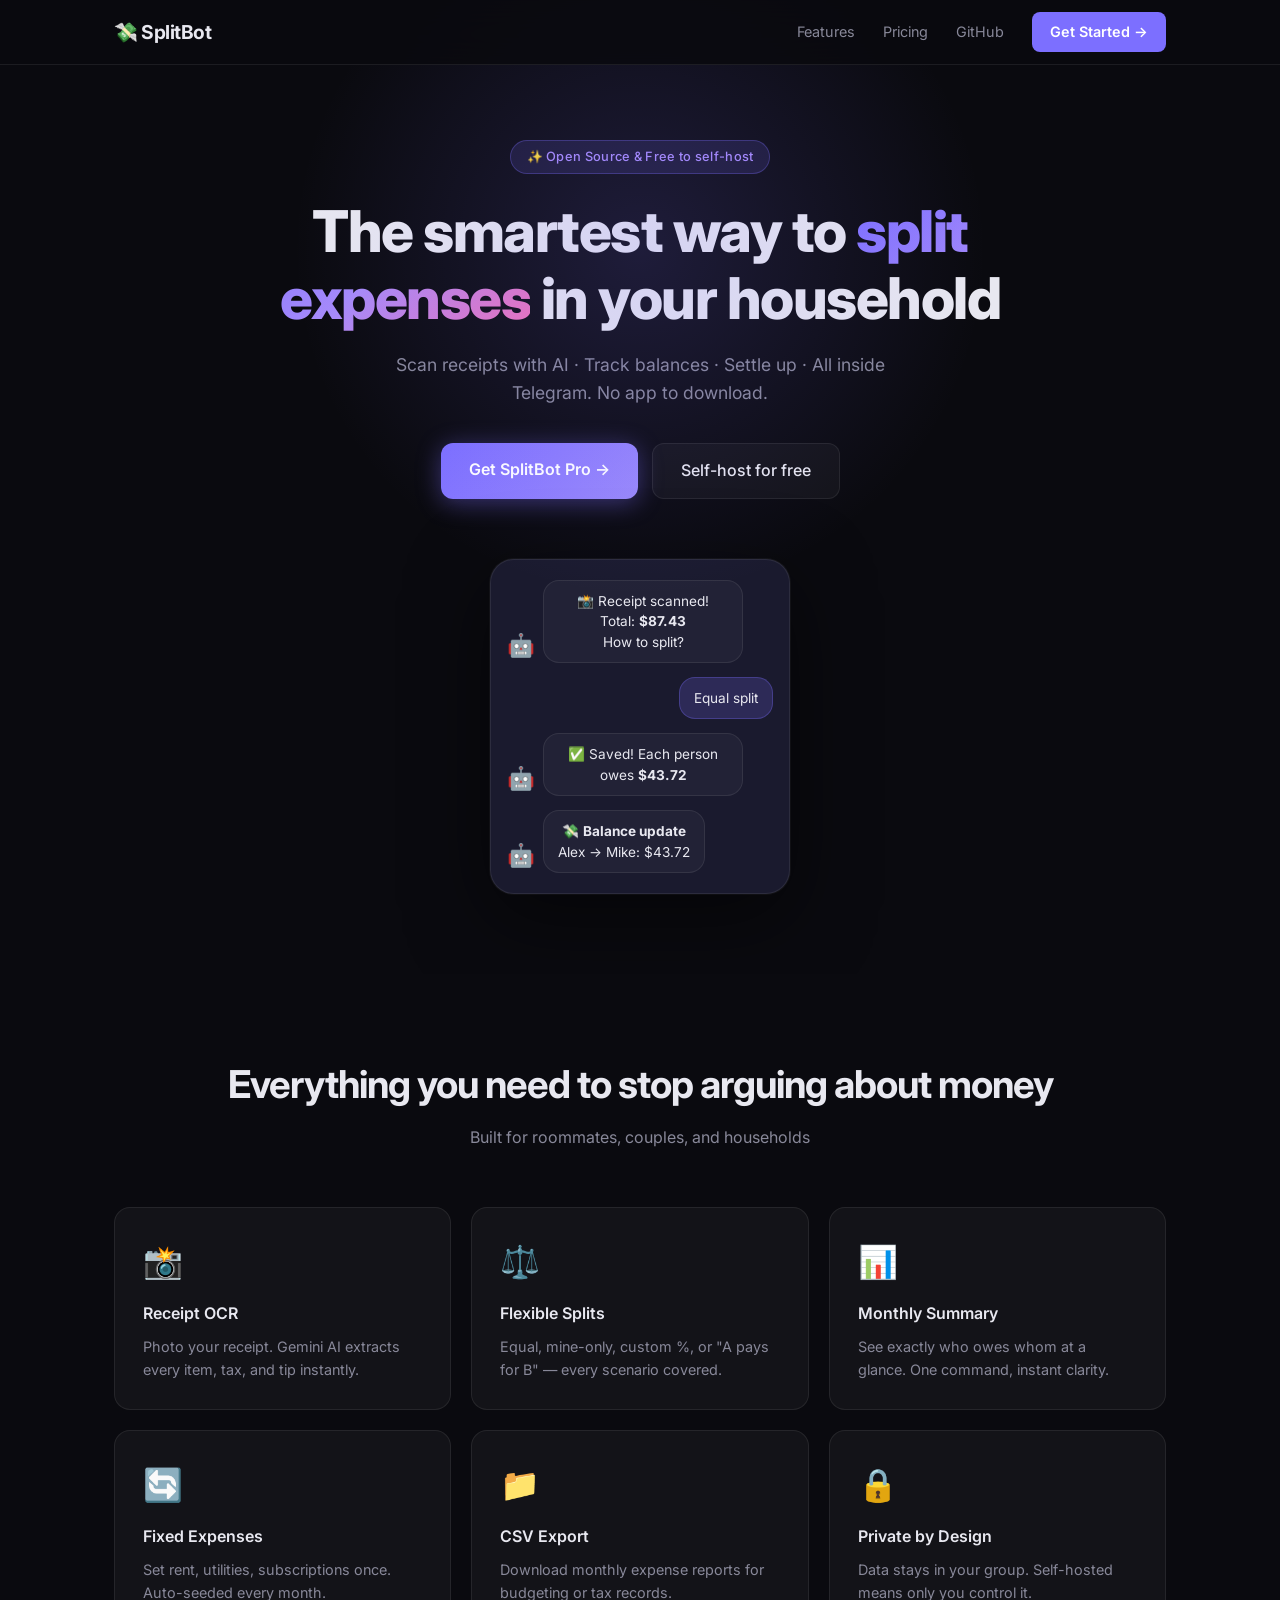
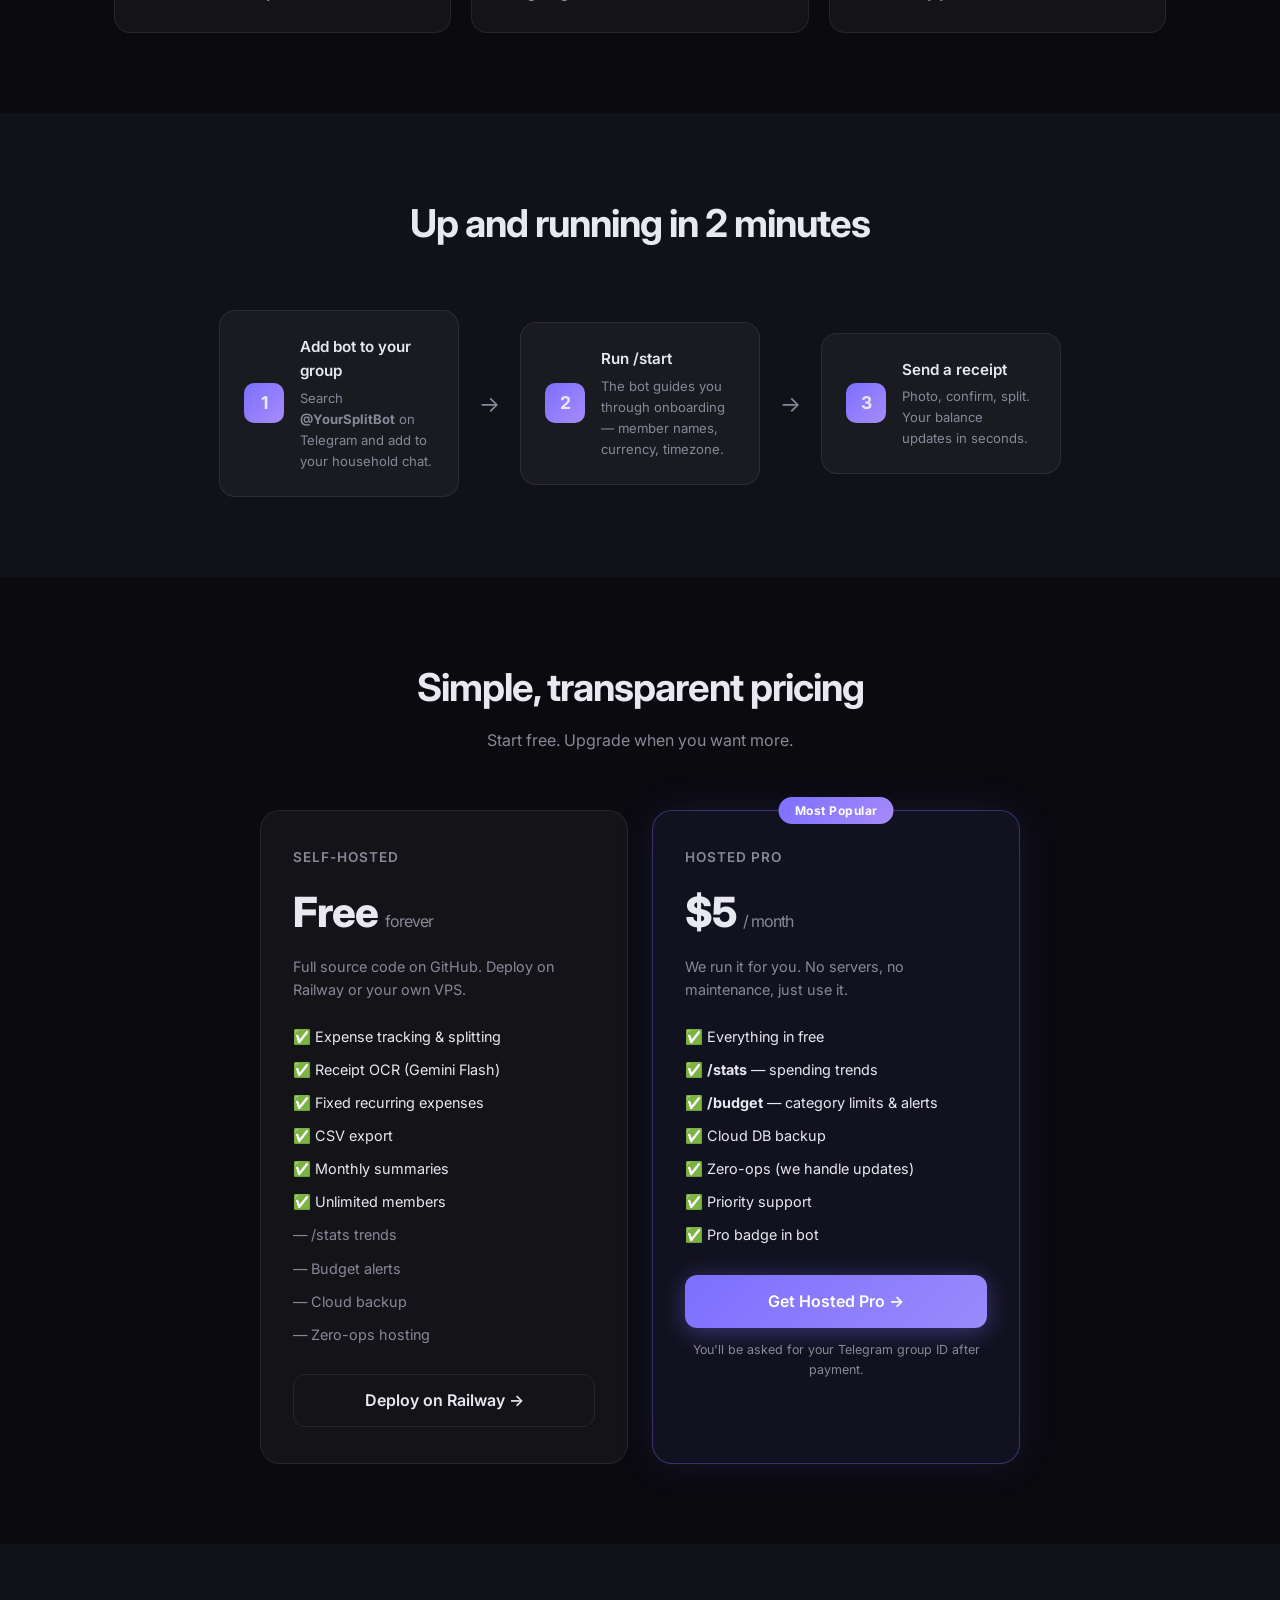
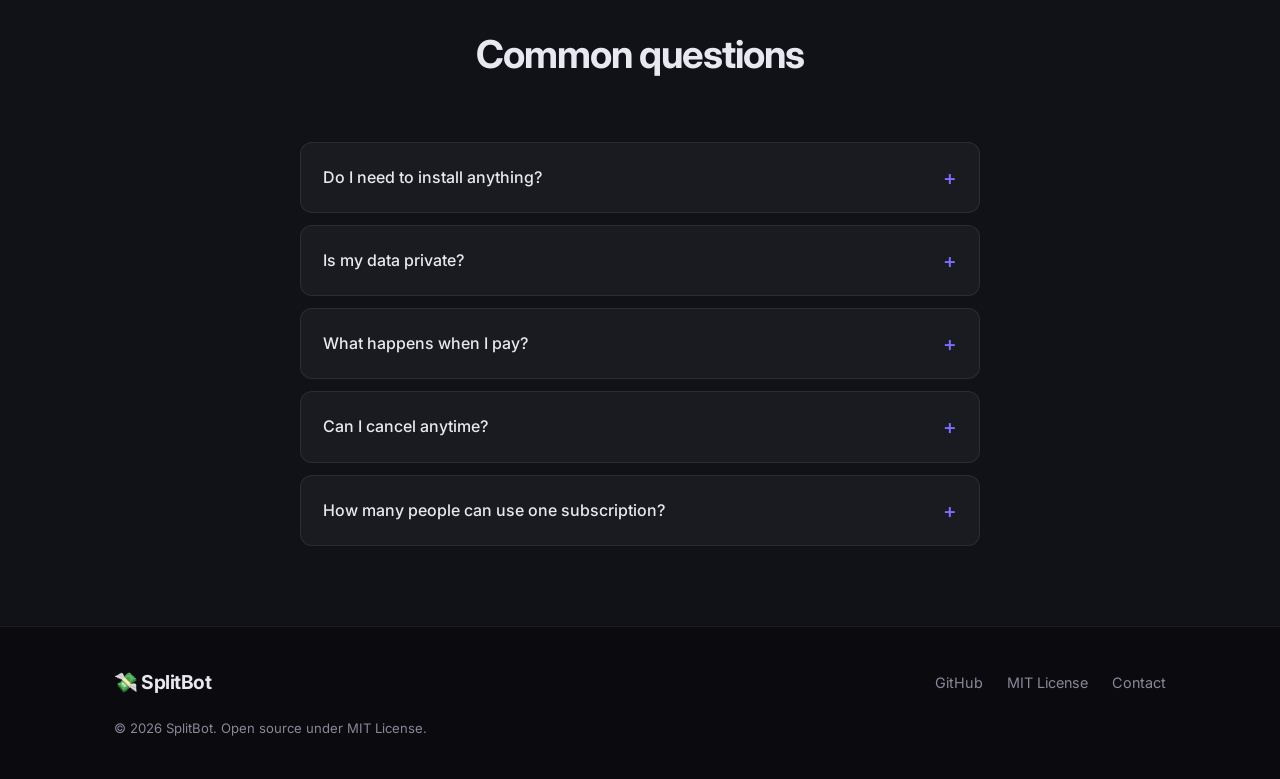
==== landing/index.html @ 7ba42cb3 "feat: add landing page with pricing and Stripe CTA" ====
<!DOCTYPE html>
<html lang="en">
<head>
  <meta charset="UTF-8" />
  <meta name="viewport" content="width=device-width, initial-scale=1.0" />
  <title>SplitBot — Household Expense Tracker for Telegram</title>
  <meta name="description" content="The smartest way to split shared expenses. Scan receipts with AI, track balances, and settle up — all inside Telegram." />
  <link rel="preconnect" href="https://fonts.googleapis.com" />
  <link href="https://fonts.googleapis.com/css2?family=Inter:wght@300;400;500;600;700;800&display=swap" rel="stylesheet" />
  <link rel="stylesheet" href="style.css" />
</head>
<body>

  <!-- NAVBAR -->
  <nav class="nav">
    <div class="nav-inner">
      <div class="logo">💸 SplitBot</div>
      <div class="nav-links">
        <a href="#features">Features</a>
        <a href="#pricing">Pricing</a>
        <a href="https://github.com/shawn137080/open_split" target="_blank">GitHub</a>
        <a href="#pricing" class="btn-nav">Get Started →</a>
      </div>
    </div>
  </nav>

  <!-- HERO -->
  <section class="hero">
    <div class="hero-glow"></div>
    <div class="container">
      <div class="badge">✨ Open Source &amp; Free to self-host</div>
      <h1>The smartest way to <span class="gradient-text">split expenses</span> in your household</h1>
      <p class="hero-sub">Scan receipts with AI · Track balances · Settle up · All inside Telegram. No app to download.</p>
      <div class="hero-cta">
        <a href="#pricing" class="btn-primary">Get SplitBot Pro →</a>
        <a href="https://github.com/shawn137080/open_split" class="btn-ghost" target="_blank">Self-host for free</a>
      </div>
      <div class="hero-demo">
        <div class="phone-mock">
          <div class="phone-screen">
            <div class="chat-msg bot">
              <span class="avatar">🤖</span>
              <div class="bubble">📸 Receipt scanned! Total: <b>$87.43</b><br/>How to split?</div>
            </div>
            <div class="chat-msg user">
              <div class="bubble">Equal split</div>
            </div>
            <div class="chat-msg bot">
              <span class="avatar">🤖</span>
              <div class="bubble">✅ Saved! Each person owes <b>$43.72</b></div>
            </div>
            <div class="chat-msg bot">
              <span class="avatar">🤖</span>
              <div class="bubble">💸 <b>Balance update</b><br/>Alex → Mike: $43.72</div>
            </div>
          </div>
        </div>
      </div>
    </div>
  </section>

  <!-- FEATURES -->
  <section class="features" id="features">
    <div class="container">
      <div class="section-header">
        <h2>Everything you need to stop arguing about money</h2>
        <p>Built for roommates, couples, and households</p>
      </div>
      <div class="feature-grid">
        <div class="feature-card">
          <div class="feature-icon">📸</div>
          <h3>Receipt OCR</h3>
          <p>Photo your receipt. Gemini AI extracts every item, tax, and tip instantly.</p>
        </div>
        <div class="feature-card">
          <div class="feature-icon">⚖️</div>
          <h3>Flexible Splits</h3>
          <p>Equal, mine-only, custom %, or "A pays for B" — every scenario covered.</p>
        </div>
        <div class="feature-card">
          <div class="feature-icon">📊</div>
          <h3>Monthly Summary</h3>
          <p>See exactly who owes whom at a glance. One command, instant clarity.</p>
        </div>
        <div class="feature-card">
          <div class="feature-icon">🔄</div>
          <h3>Fixed Expenses</h3>
          <p>Set rent, utilities, subscriptions once. Auto-seeded every month.</p>
        </div>
        <div class="feature-card">
          <div class="feature-icon">📁</div>
          <h3>CSV Export</h3>
          <p>Download monthly expense reports for budgeting or tax records.</p>
        </div>
        <div class="feature-card">
          <div class="feature-icon">🔒</div>
          <h3>Private by Design</h3>
          <p>Data stays in your group. Self-hosted means only you control it.</p>
        </div>
      </div>
    </div>
  </section>

  <!-- HOW IT WORKS -->
  <section class="how">
    <div class="container">
      <div class="section-header">
        <h2>Up and running in 2 minutes</h2>
      </div>
      <div class="steps">
        <div class="step">
          <div class="step-num">1</div>
          <div class="step-text">
            <h4>Add bot to your group</h4>
            <p>Search <b>@YourSplitBot</b> on Telegram and add to your household chat.</p>
          </div>
        </div>
        <div class="step-arrow">→</div>
        <div class="step">
          <div class="step-num">2</div>
          <div class="step-text">
            <h4>Run /start</h4>
            <p>The bot guides you through onboarding — member names, currency, timezone.</p>
          </div>
        </div>
        <div class="step-arrow">→</div>
        <div class="step">
          <div class="step-num">3</div>
          <div class="step-text">
            <h4>Send a receipt</h4>
            <p>Photo, confirm, split. Your balance updates in seconds.</p>
          </div>
        </div>
      </div>
    </div>
  </section>

  <!-- PRICING -->
  <section class="pricing" id="pricing">
    <div class="container">
      <div class="section-header">
        <h2>Simple, transparent pricing</h2>
        <p>Start free. Upgrade when you want more.</p>
      </div>
      <div class="pricing-grid">

        <!-- FREE TIER -->
        <div class="plan-card">
          <div class="plan-name">Self-Hosted</div>
          <div class="plan-price">Free <span>forever</span></div>
          <div class="plan-desc">Full source code on GitHub. Deploy on Railway or your own VPS.</div>
          <ul class="plan-features">
            <li>✅ Expense tracking &amp; splitting</li>
            <li>✅ Receipt OCR (Gemini Flash)</li>
            <li>✅ Fixed recurring expenses</li>
            <li>✅ CSV export</li>
            <li>✅ Monthly summaries</li>
            <li>✅ Unlimited members</li>
            <li class="dim">— /stats trends</li>
            <li class="dim">— Budget alerts</li>
            <li class="dim">— Cloud backup</li>
            <li class="dim">— Zero-ops hosting</li>
          </ul>
          <a href="https://railway.app/new/template?template=https://github.com/shawn137080/open_split" class="btn-outline" target="_blank">Deploy on Railway →</a>
        </div>

        <!-- PRO TIER -->
        <div class="plan-card plan-pro">
          <div class="plan-badge">Most Popular</div>
          <div class="plan-name">Hosted Pro</div>
          <div class="plan-price">$5 <span>/ month</span></div>
          <div class="plan-desc">We run it for you. No servers, no maintenance, just use it.</div>
          <ul class="plan-features">
            <li>✅ Everything in free</li>
            <li>✅ <b>/stats</b> — spending trends</li>
            <li>✅ <b>/budget</b> — category limits &amp; alerts</li>
            <li>✅ Cloud DB backup</li>
            <li>✅ Zero-ops (we handle updates)</li>
            <li>✅ Priority support</li>
            <li>✅ Pro badge in bot</li>
          </ul>
          <a href="https://buy.stripe.com/REPLACE_WITH_YOUR_STRIPE_LINK" class="btn-primary" id="pro-cta">Get Hosted Pro →</a>
          <p class="plan-note">You'll be asked for your Telegram group ID after payment.</p>
        </div>

      </div>
    </div>
  </section>

  <!-- FAQ -->
  <section class="faq">
    <div class="container">
      <div class="section-header"><h2>Common questions</h2></div>
      <div class="faq-list">
        <details class="faq-item">
          <summary>Do I need to install anything?</summary>
          <p>No. SplitBot lives entirely inside Telegram. Your household just needs to add the bot to your group chat.</p>
        </details>
        <details class="faq-item">
          <summary>Is my data private?</summary>
          <p>On the self-hosted version the SQLite database lives on your own server. On Hosted Pro your data is stored on our secure VPS and never shared with third parties.</p>
        </details>
        <details class="faq-item">
          <summary>What happens when I pay?</summary>
          <p>After checkout you'll receive an email with instructions to send us your Telegram group ID. We'll activate Pro within 24 hours (usually within minutes).</p>
        </details>
        <details class="faq-item">
          <summary>Can I cancel anytime?</summary>
          <p>Yes. Cancel your Stripe subscription at any time — no lock-in, no questions asked.</p>
        </details>
        <details class="faq-item">
          <summary>How many people can use one subscription?</summary>
          <p>One subscription covers one Telegram group (one household). Multiple groups require separate subscriptions.</p>
        </details>
      </div>
    </div>
  </section>

  <!-- FOOTER -->
  <footer class="footer">
    <div class="container">
      <div class="footer-inner">
        <div class="logo">💸 SplitBot</div>
        <div class="footer-links">
          <a href="https://github.com/shawn137080/open_split" target="_blank">GitHub</a>
          <a href="https://github.com/shawn137080/open_split/blob/main/LICENSE" target="_blank">MIT License</a>
          <a href="mailto:hello@splitbot.app">Contact</a>
        </div>
      </div>
      <p class="footer-copy">© 2026 SplitBot. Open source under MIT License.</p>
    </div>
  </footer>

  <script src="script.js"></script>
</body>
</html>
---- landing/style.css ----
/* ── Reset & Base ─────────────────────────────────────── */
*, *::before, *::after { box-sizing: border-box; margin: 0; padding: 0; }

:root {
  --bg: #0a0a0f;
  --bg2: #111118;
  --glass: rgba(255,255,255,0.04);
  --border: rgba(255,255,255,0.08);
  --text: #e8e8f0;
  --muted: #888899;
  --accent: #7c6fff;
  --accent2: #a78bfa;
  --green: #34d399;
  --radius: 16px;
}

html { scroll-behavior: smooth; }

body {
  font-family: 'Inter', sans-serif;
  background: var(--bg);
  color: var(--text);
  line-height: 1.6;
  overflow-x: hidden;
}

.container { max-width: 1100px; margin: 0 auto; padding: 0 24px; }

/* ── NAV ─────────────────────────────────────────────── */
.nav {
  position: fixed; top: 0; left: 0; right: 0; z-index: 100;
  background: rgba(10,10,15,0.85);
  backdrop-filter: blur(20px);
  border-bottom: 1px solid var(--border);
}
.nav-inner {
  max-width: 1100px; margin: 0 auto; padding: 0 24px;
  display: flex; align-items: center; justify-content: space-between;
  height: 64px;
}
.logo { font-size: 1.2rem; font-weight: 700; letter-spacing: -0.5px; }
.nav-links { display: flex; align-items: center; gap: 28px; }
.nav-links a { color: var(--muted); text-decoration: none; font-size: 0.9rem; transition: color .2s; }
.nav-links a:hover { color: var(--text); }
.btn-nav {
  background: var(--accent); color: #fff !important;
  padding: 8px 18px; border-radius: 8px; font-weight: 600;
  transition: opacity .2s;
}
.btn-nav:hover { opacity: .85; }

/* ── HERO ─────────────────────────────────────────────── */
.hero {
  position: relative; padding: 140px 0 80px;
  text-align: center; overflow: hidden;
}
.hero-glow {
  position: absolute; top: -100px; left: 50%; transform: translateX(-50%);
  width: 700px; height: 700px;
  background: radial-gradient(circle, rgba(124,111,255,.18) 0%, transparent 70%);
  pointer-events: none;
}
.badge {
  display: inline-block; padding: 6px 16px;
  background: rgba(124,111,255,.15); border: 1px solid rgba(124,111,255,.3);
  border-radius: 99px; font-size: .8rem; font-weight: 500; color: var(--accent2);
  margin-bottom: 24px; letter-spacing: .3px;
}
.hero h1 {
  font-size: clamp(2.2rem, 5vw, 3.6rem);
  font-weight: 800; line-height: 1.15; letter-spacing: -1.5px;
  max-width: 780px; margin: 0 auto 20px;
}
.gradient-text {
  background: linear-gradient(135deg, var(--accent), var(--accent2), #f472b6);
  -webkit-background-clip: text; -webkit-text-fill-color: transparent;
}
.hero-sub { color: var(--muted); font-size: 1.1rem; max-width: 540px; margin: 0 auto 36px; }

.hero-cta { display: flex; gap: 14px; justify-content: center; flex-wrap: wrap; margin-bottom: 60px; }

.btn-primary {
  background: linear-gradient(135deg, var(--accent), #9b8afb);
  color: #fff; padding: 14px 28px; border-radius: 12px;
  font-weight: 600; font-size: 1rem; text-decoration: none;
  box-shadow: 0 4px 24px rgba(124,111,255,.4);
  transition: transform .2s, box-shadow .2s;
}
.btn-primary:hover { transform: translateY(-2px); box-shadow: 0 8px 32px rgba(124,111,255,.5); }

.btn-ghost {
  color: var(--text); padding: 14px 28px; border-radius: 12px;
  font-weight: 500; font-size: 1rem; text-decoration: none;
  border: 1px solid var(--border); background: var(--glass);
  transition: border-color .2s, background .2s;
}
.btn-ghost:hover { border-color: rgba(255,255,255,.2); background: rgba(255,255,255,.07); }

/* Phone mock */
.hero-demo { display: flex; justify-content: center; }
.phone-mock {
  width: 300px; background: #1a1a2e;
  border-radius: 24px; padding: 20px 16px;
  border: 1px solid var(--border);
  box-shadow: 0 24px 80px rgba(0,0,0,.5), 0 0 0 1px rgba(255,255,255,.05);
}
.phone-screen { display: flex; flex-direction: column; gap: 14px; }
.chat-msg { display: flex; align-items: flex-end; gap: 8px; }
.chat-msg.user { flex-direction: row-reverse; }
.avatar { font-size: 1.4rem; flex-shrink: 0; }
.bubble {
  background: var(--glass); border: 1px solid var(--border);
  padding: 10px 14px; border-radius: 16px;
  font-size: .85rem; line-height: 1.5; max-width: 200px;
}
.chat-msg.user .bubble {
  background: rgba(124,111,255,.2); border-color: rgba(124,111,255,.3);
  text-align: right;
}

/* ── FEATURES ─────────────────────────────────────────── */
.features { padding: 80px 0; }
.section-header { text-align: center; margin-bottom: 56px; }
.section-header h2 {
  font-size: clamp(1.6rem, 3vw, 2.4rem);
  font-weight: 700; letter-spacing: -1px; margin-bottom: 10px;
}
.section-header p { color: var(--muted); font-size: 1rem; }

.feature-grid {
  display: grid; grid-template-columns: repeat(auto-fit, minmax(280px, 1fr)); gap: 20px;
}
.feature-card {
  background: var(--glass); border: 1px solid var(--border);
  border-radius: var(--radius); padding: 28px;
  transition: border-color .2s, transform .2s;
}
.feature-card:hover { border-color: rgba(124,111,255,.3); transform: translateY(-3px); }
.feature-icon { font-size: 2rem; margin-bottom: 14px; }
.feature-card h3 { font-size: 1rem; font-weight: 600; margin-bottom: 8px; }
.feature-card p { color: var(--muted); font-size: .9rem; }

/* ── HOW IT WORKS ─────────────────────────────────────── */
.how { padding: 80px 0; background: var(--bg2); }
.steps {
  display: flex; align-items: center; justify-content: center;
  gap: 20px; flex-wrap: wrap; margin-top: 12px;
}
.step {
  display: flex; align-items: center; gap: 16px;
  background: var(--glass); border: 1px solid var(--border);
  border-radius: var(--radius); padding: 24px; max-width: 240px;
}
.step-num {
  width: 40px; height: 40px; flex-shrink: 0;
  background: linear-gradient(135deg, var(--accent), var(--accent2));
  border-radius: 10px; display: flex; align-items: center; justify-content: center;
  font-weight: 700; font-size: 1.1rem;
}
.step-text h4 { font-size: .95rem; font-weight: 600; margin-bottom: 4px; }
.step-text p { font-size: .82rem; color: var(--muted); }
.step-arrow { font-size: 1.4rem; color: var(--muted); }

/* ── PRICING ─────────────────────────────────────────── */
.pricing { padding: 80px 0; }
.pricing-grid {
  display: grid; grid-template-columns: repeat(auto-fit, minmax(300px, 1fr));
  gap: 24px; max-width: 760px; margin: 0 auto;
}
.plan-card {
  position: relative;
  background: var(--glass); border: 1px solid var(--border);
  border-radius: 20px; padding: 36px 32px;
}
.plan-pro {
  background: rgba(124,111,255,.07);
  border-color: rgba(124,111,255,.35);
  box-shadow: 0 0 40px rgba(124,111,255,.12);
}
.plan-badge {
  position: absolute; top: -14px; left: 50%; transform: translateX(-50%);
  background: linear-gradient(135deg, var(--accent), var(--accent2));
  color: #fff; font-size: .75rem; font-weight: 700;
  padding: 4px 16px; border-radius: 99px; letter-spacing: .5px;
}
.plan-name { font-size: .85rem; font-weight: 600; color: var(--muted); text-transform: uppercase; letter-spacing: 1px; margin-bottom: 10px; }
.plan-price { font-size: 2.6rem; font-weight: 800; letter-spacing: -1px; margin-bottom: 10px; }
.plan-price span { font-size: 1rem; font-weight: 400; color: var(--muted); }
.plan-desc { color: var(--muted); font-size: .9rem; margin-bottom: 24px; }
.plan-features { list-style: none; margin-bottom: 28px; display: flex; flex-direction: column; gap: 10px; }
.plan-features li { font-size: .9rem; color: var(--text); }
.plan-features li.dim { color: var(--muted); }
.plan-note { font-size: .78rem; color: var(--muted); margin-top: 12px; text-align: center; }

.btn-outline {
  display: block; text-align: center; text-decoration: none;
  border: 1px solid var(--border); color: var(--text);
  padding: 13px 24px; border-radius: 12px; font-weight: 600;
  transition: border-color .2s, background .2s;
}
.btn-outline:hover { border-color: rgba(255,255,255,.25); background: rgba(255,255,255,.05); }
.plan-pro .btn-primary { display: block; text-align: center; }

/* ── FAQ ─────────────────────────────────────────────── */
.faq { padding: 80px 0; background: var(--bg2); }
.faq-list { max-width: 680px; margin: 0 auto; display: flex; flex-direction: column; gap: 12px; }
.faq-item {
  background: var(--glass); border: 1px solid var(--border);
  border-radius: 12px; overflow: hidden;
}
.faq-item summary {
  padding: 18px 22px; cursor: pointer; font-weight: 500;
  list-style: none; display: flex; justify-content: space-between; align-items: center;
}
.faq-item summary::after { content: '+'; color: var(--accent); font-size: 1.3rem; }
.faq-item[open] summary::after { content: '−'; }
.faq-item p { padding: 0 22px 18px; color: var(--muted); font-size: .9rem; }

/* ── FOOTER ─────────────────────────────────────────── */
.footer { padding: 40px 0; border-top: 1px solid var(--border); }
.footer-inner { display: flex; justify-content: space-between; align-items: center; flex-wrap: wrap; gap: 16px; margin-bottom: 20px; }
.footer-links { display: flex; gap: 24px; }
.footer-links a { color: var(--muted); text-decoration: none; font-size: .9rem; transition: color .2s; }
.footer-links a:hover { color: var(--text); }
.footer-copy { color: var(--muted); font-size: .82rem; }

/* ── Animations ─────────────────────────────────────── */
.fade-up { opacity: 0; transform: translateY(30px); transition: opacity .6s ease, transform .6s ease; }
.fade-up.visible { opacity: 1; transform: translateY(0); }
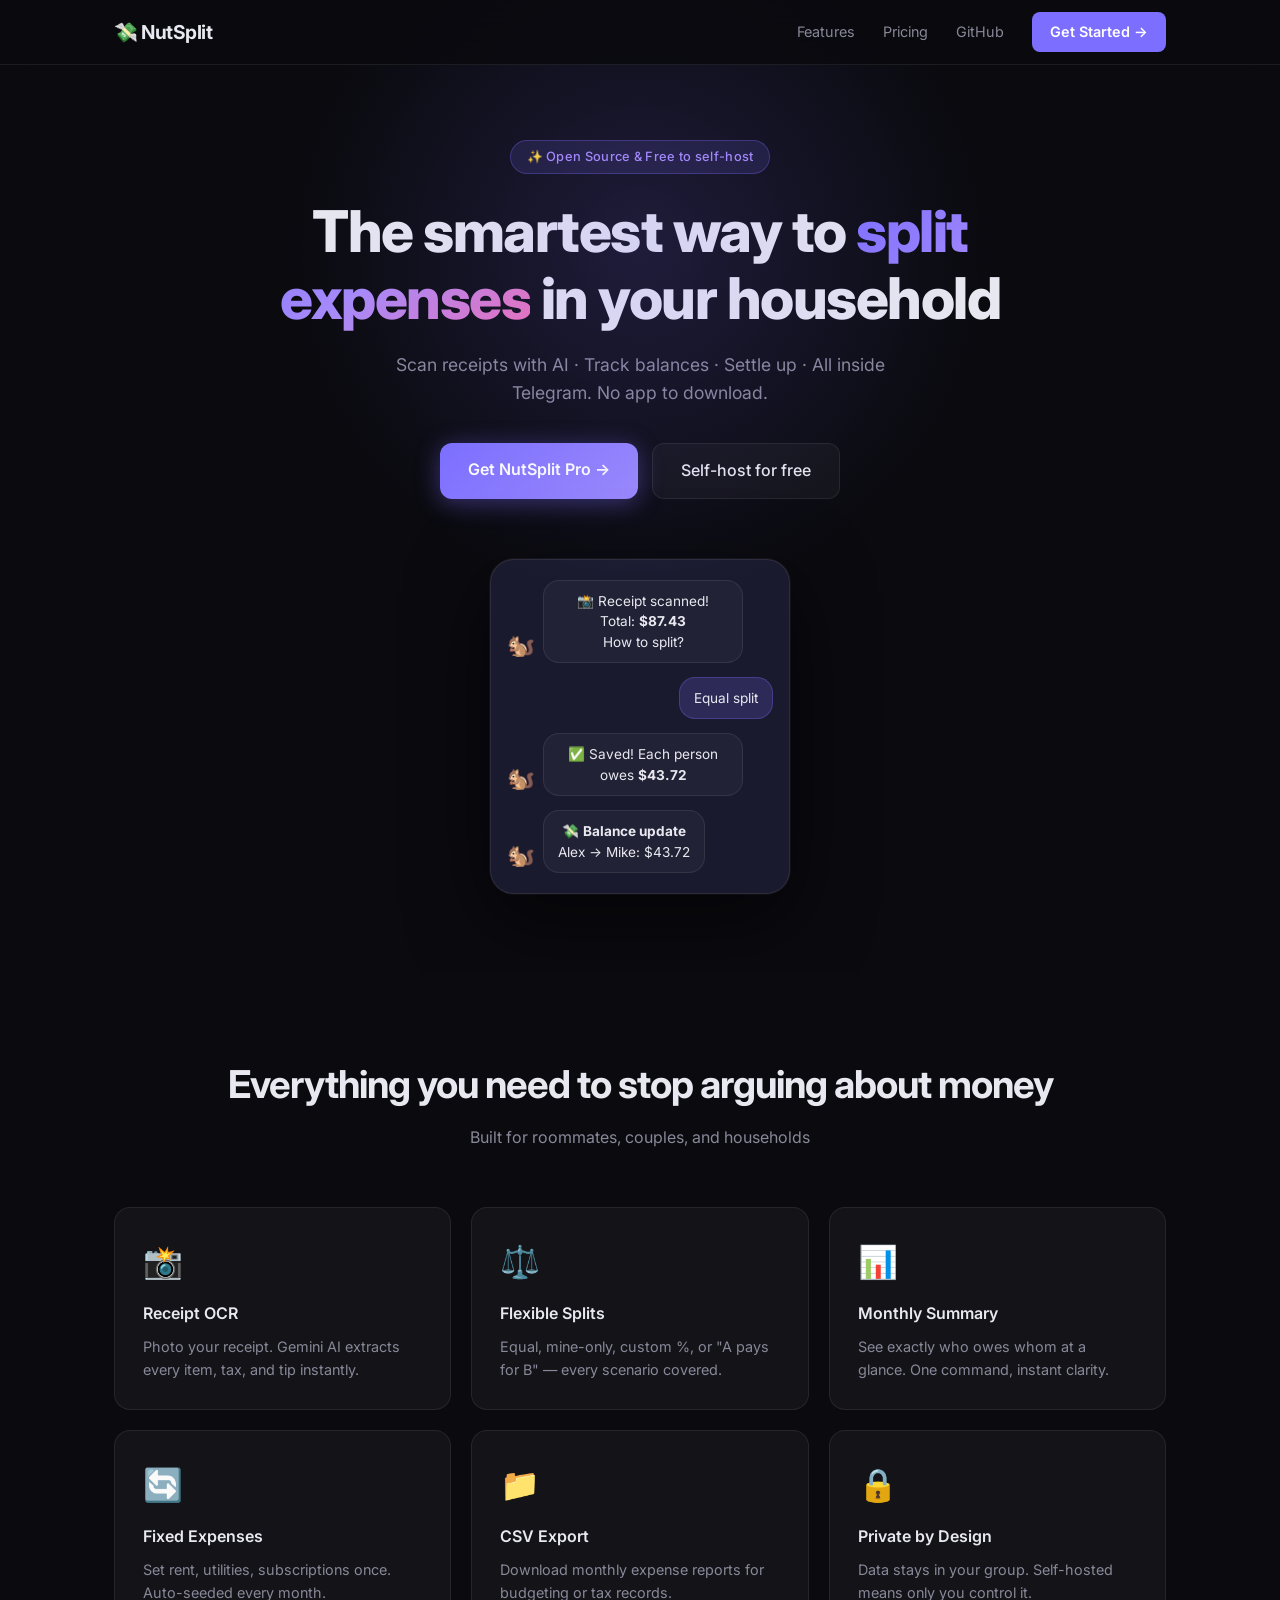
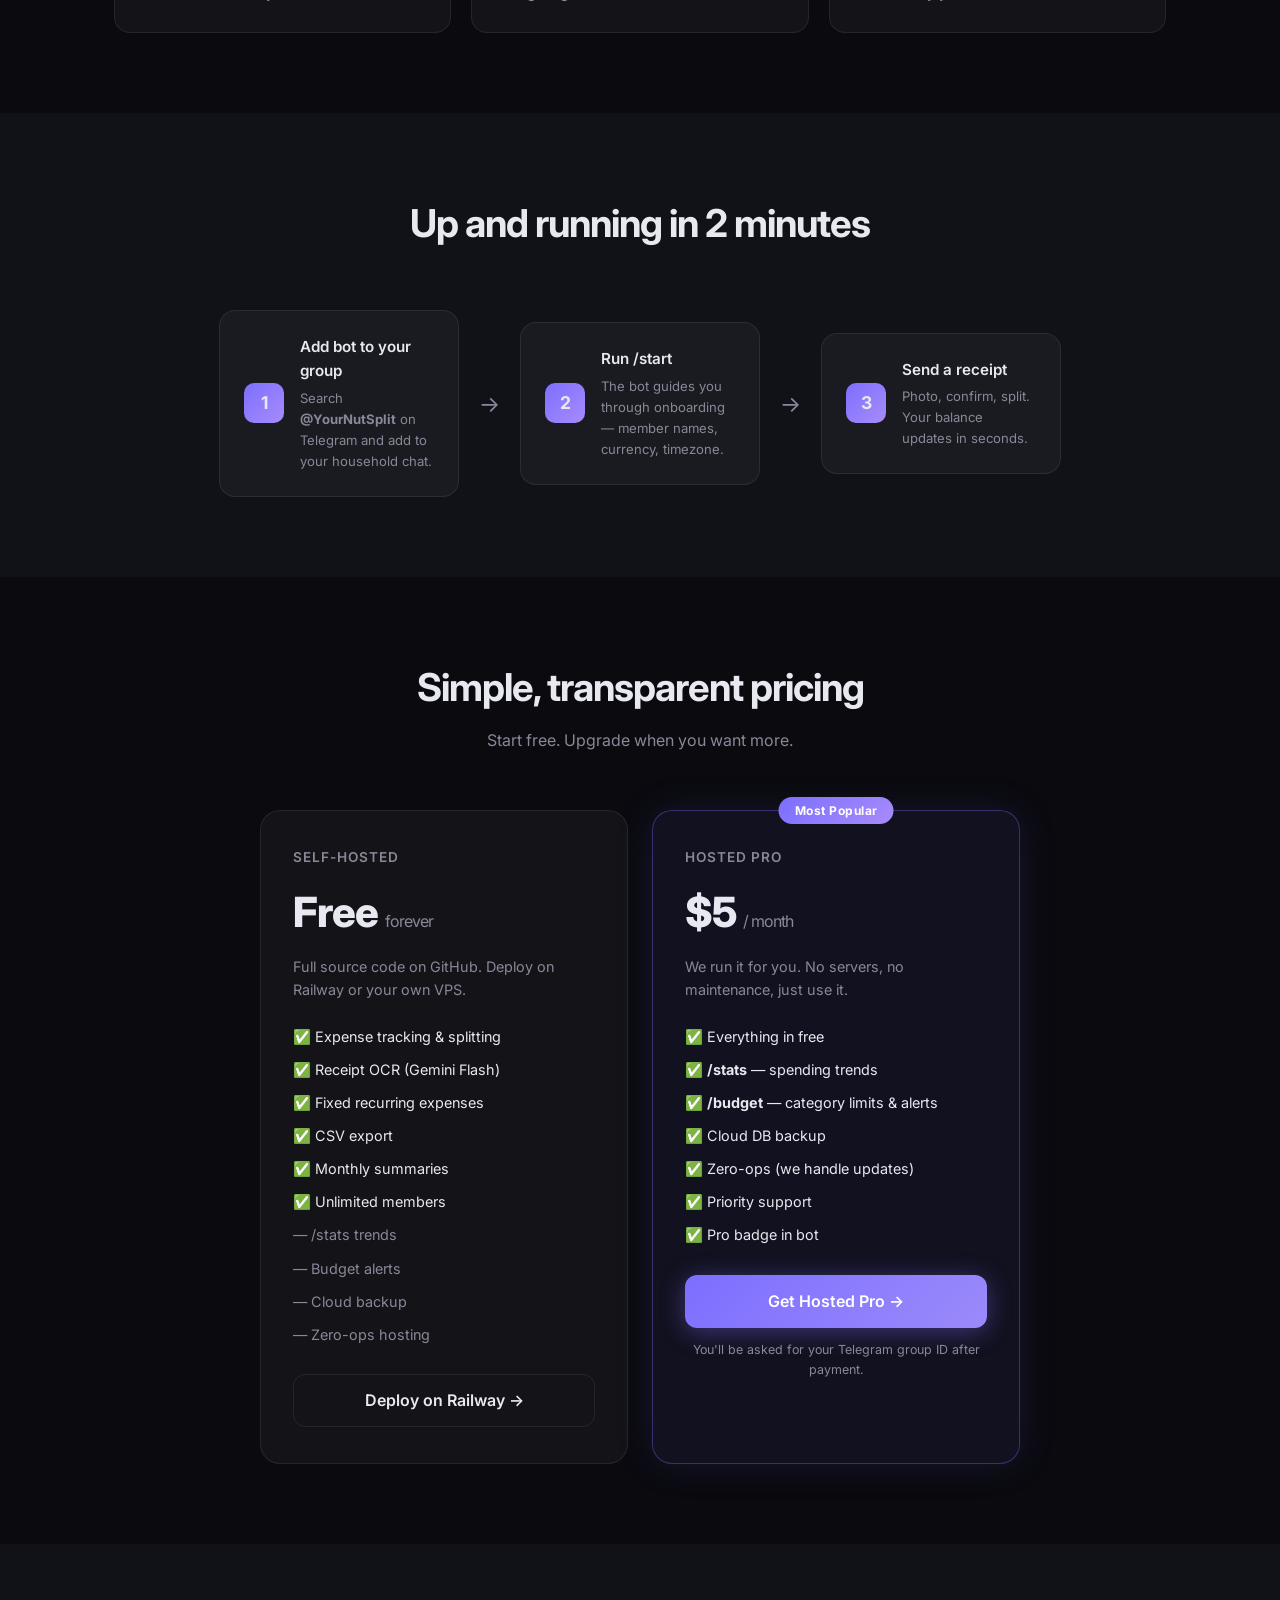
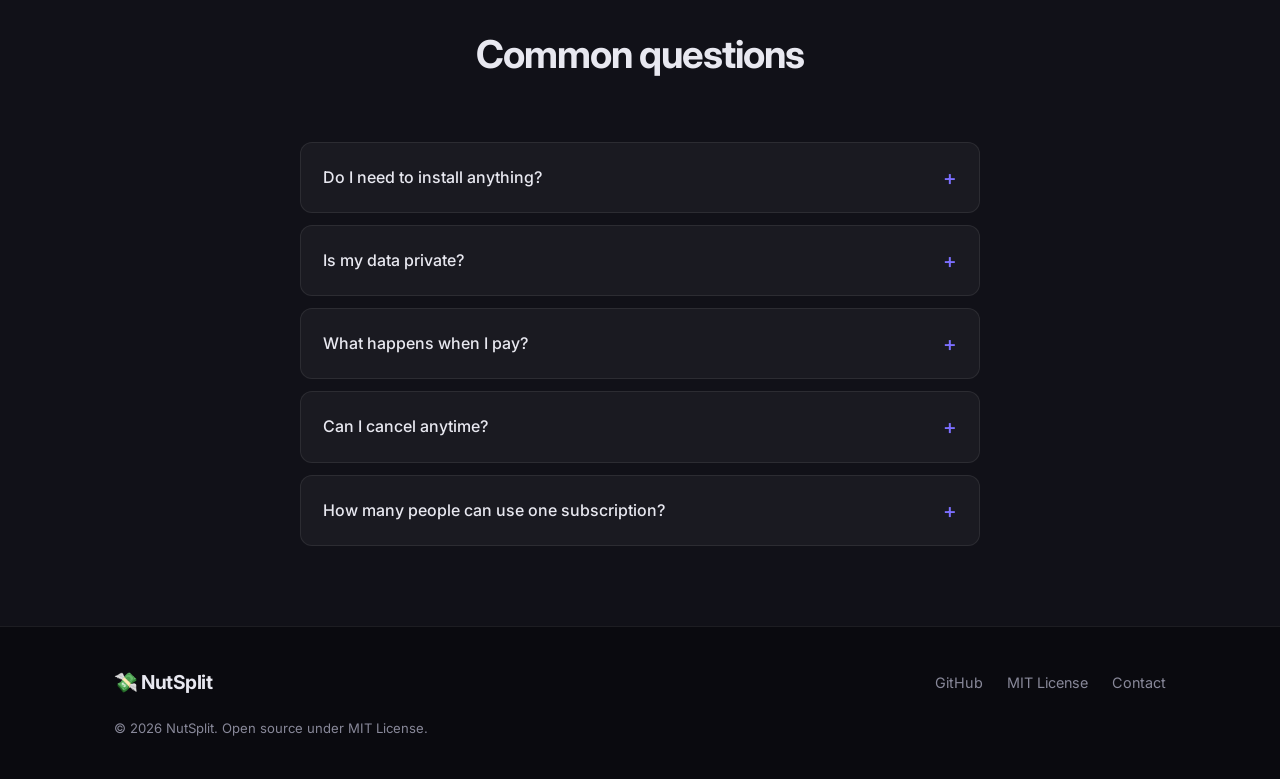
==== commit 63f15bb9: "chore: rename project to NutSplit, add Pip the Squirrel mascot" ====
--- a/landing/index.html
+++ b/landing/index.html
@@ -3,7 +3,7 @@
 <head>
   <meta charset="UTF-8" />
   <meta name="viewport" content="width=device-width, initial-scale=1.0" />
-  <title>SplitBot — Household Expense Tracker for Telegram</title>
+  <title>NutSplit — Household Expense Tracker for Telegram</title>
   <meta name="description" content="The smartest way to split shared expenses. Scan receipts with AI, track balances, and settle up — all inside Telegram." />
   <link rel="preconnect" href="https://fonts.googleapis.com" />
   <link href="https://fonts.googleapis.com/css2?family=Inter:wght@300;400;500;600;700;800&display=swap" rel="stylesheet" />
@@ -14,7 +14,7 @@
   <!-- NAVBAR -->
   <nav class="nav">
     <div class="nav-inner">
-      <div class="logo">💸 SplitBot</div>
+      <div class="logo">💸 NutSplit</div>
       <div class="nav-links">
         <a href="#features">Features</a>
         <a href="#pricing">Pricing</a>
@@ -32,25 +32,25 @@
       <h1>The smartest way to <span class="gradient-text">split expenses</span> in your household</h1>
       <p class="hero-sub">Scan receipts with AI · Track balances · Settle up · All inside Telegram. No app to download.</p>
       <div class="hero-cta">
-        <a href="#pricing" class="btn-primary">Get SplitBot Pro →</a>
+        <a href="#pricing" class="btn-primary">Get NutSplit Pro →</a>
         <a href="https://github.com/shawn137080/open_split" class="btn-ghost" target="_blank">Self-host for free</a>
       </div>
       <div class="hero-demo">
         <div class="phone-mock">
           <div class="phone-screen">
             <div class="chat-msg bot">
-              <span class="avatar">🤖</span>
+              <span class="avatar">🐿️</span>
               <div class="bubble">📸 Receipt scanned! Total: <b>$87.43</b><br/>How to split?</div>
             </div>
             <div class="chat-msg user">
               <div class="bubble">Equal split</div>
             </div>
             <div class="chat-msg bot">
-              <span class="avatar">🤖</span>
+              <span class="avatar">🐿️</span>
               <div class="bubble">✅ Saved! Each person owes <b>$43.72</b></div>
             </div>
             <div class="chat-msg bot">
-              <span class="avatar">🤖</span>
+              <span class="avatar">🐿️</span>
               <div class="bubble">💸 <b>Balance update</b><br/>Alex → Mike: $43.72</div>
             </div>
           </div>
@@ -112,7 +112,7 @@
           <div class="step-num">1</div>
           <div class="step-text">
             <h4>Add bot to your group</h4>
-            <p>Search <b>@YourSplitBot</b> on Telegram and add to your household chat.</p>
+            <p>Search <b>@YourNutSplit</b> on Telegram and add to your household chat.</p>
           </div>
         </div>
         <div class="step-arrow">→</div>
@@ -194,7 +194,7 @@
       <div class="faq-list">
         <details class="faq-item">
           <summary>Do I need to install anything?</summary>
-          <p>No. SplitBot lives entirely inside Telegram. Your household just needs to add the bot to your group chat.</p>
+          <p>No. NutSplit lives entirely inside Telegram. Your household just needs to add the bot to your group chat.</p>
         </details>
         <details class="faq-item">
           <summary>Is my data private?</summary>
@@ -220,14 +220,14 @@
   <footer class="footer">
     <div class="container">
       <div class="footer-inner">
-        <div class="logo">💸 SplitBot</div>
+        <div class="logo">💸 NutSplit</div>
         <div class="footer-links">
           <a href="https://github.com/shawn137080/open_split" target="_blank">GitHub</a>
           <a href="https://github.com/shawn137080/open_split/blob/main/LICENSE" target="_blank">MIT License</a>
-          <a href="mailto:hello@splitbot.app">Contact</a>
-        </div>
-      </div>
-      <p class="footer-copy">© 2026 SplitBot. Open source under MIT License.</p>
+          <a href="mailto:hello@nutsplit.app">Contact</a>
+        </div>
+      </div>
+      <p class="footer-copy">© 2026 NutSplit. Open source under MIT License.</p>
     </div>
   </footer>
 
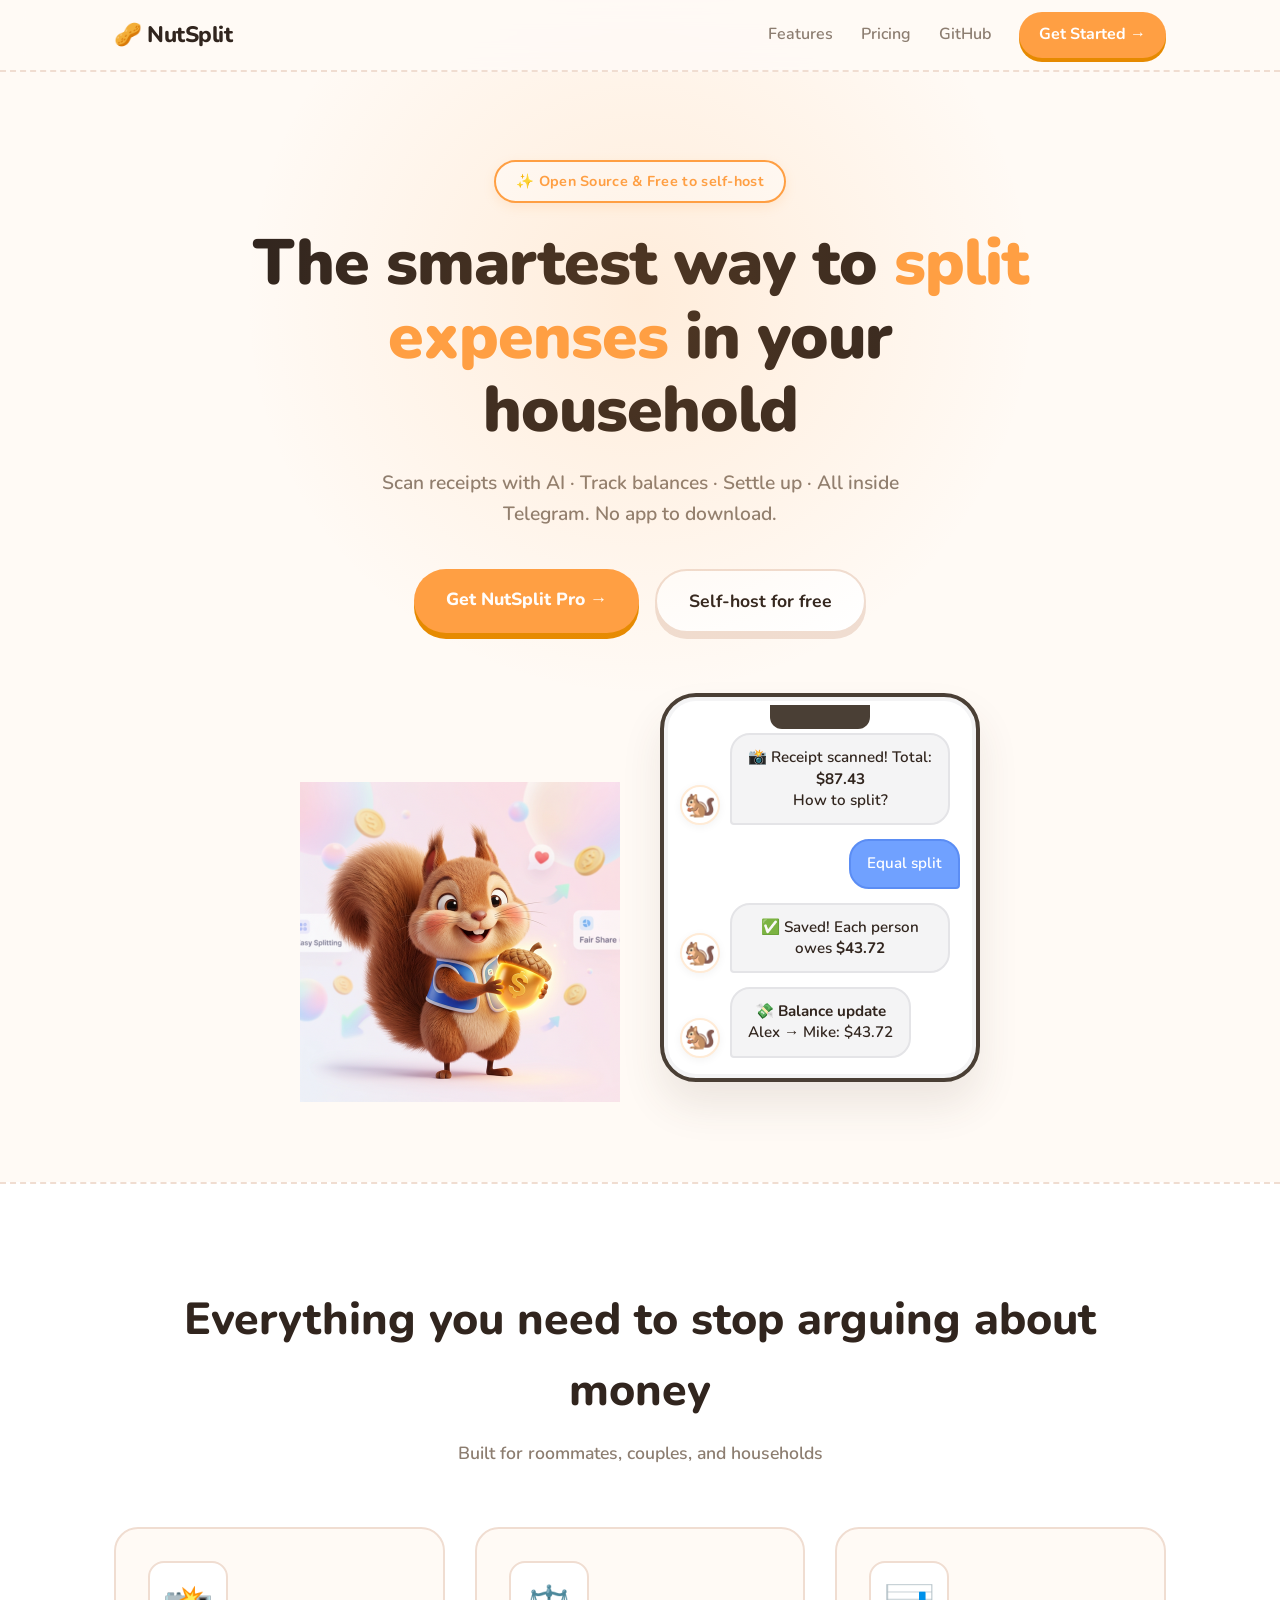
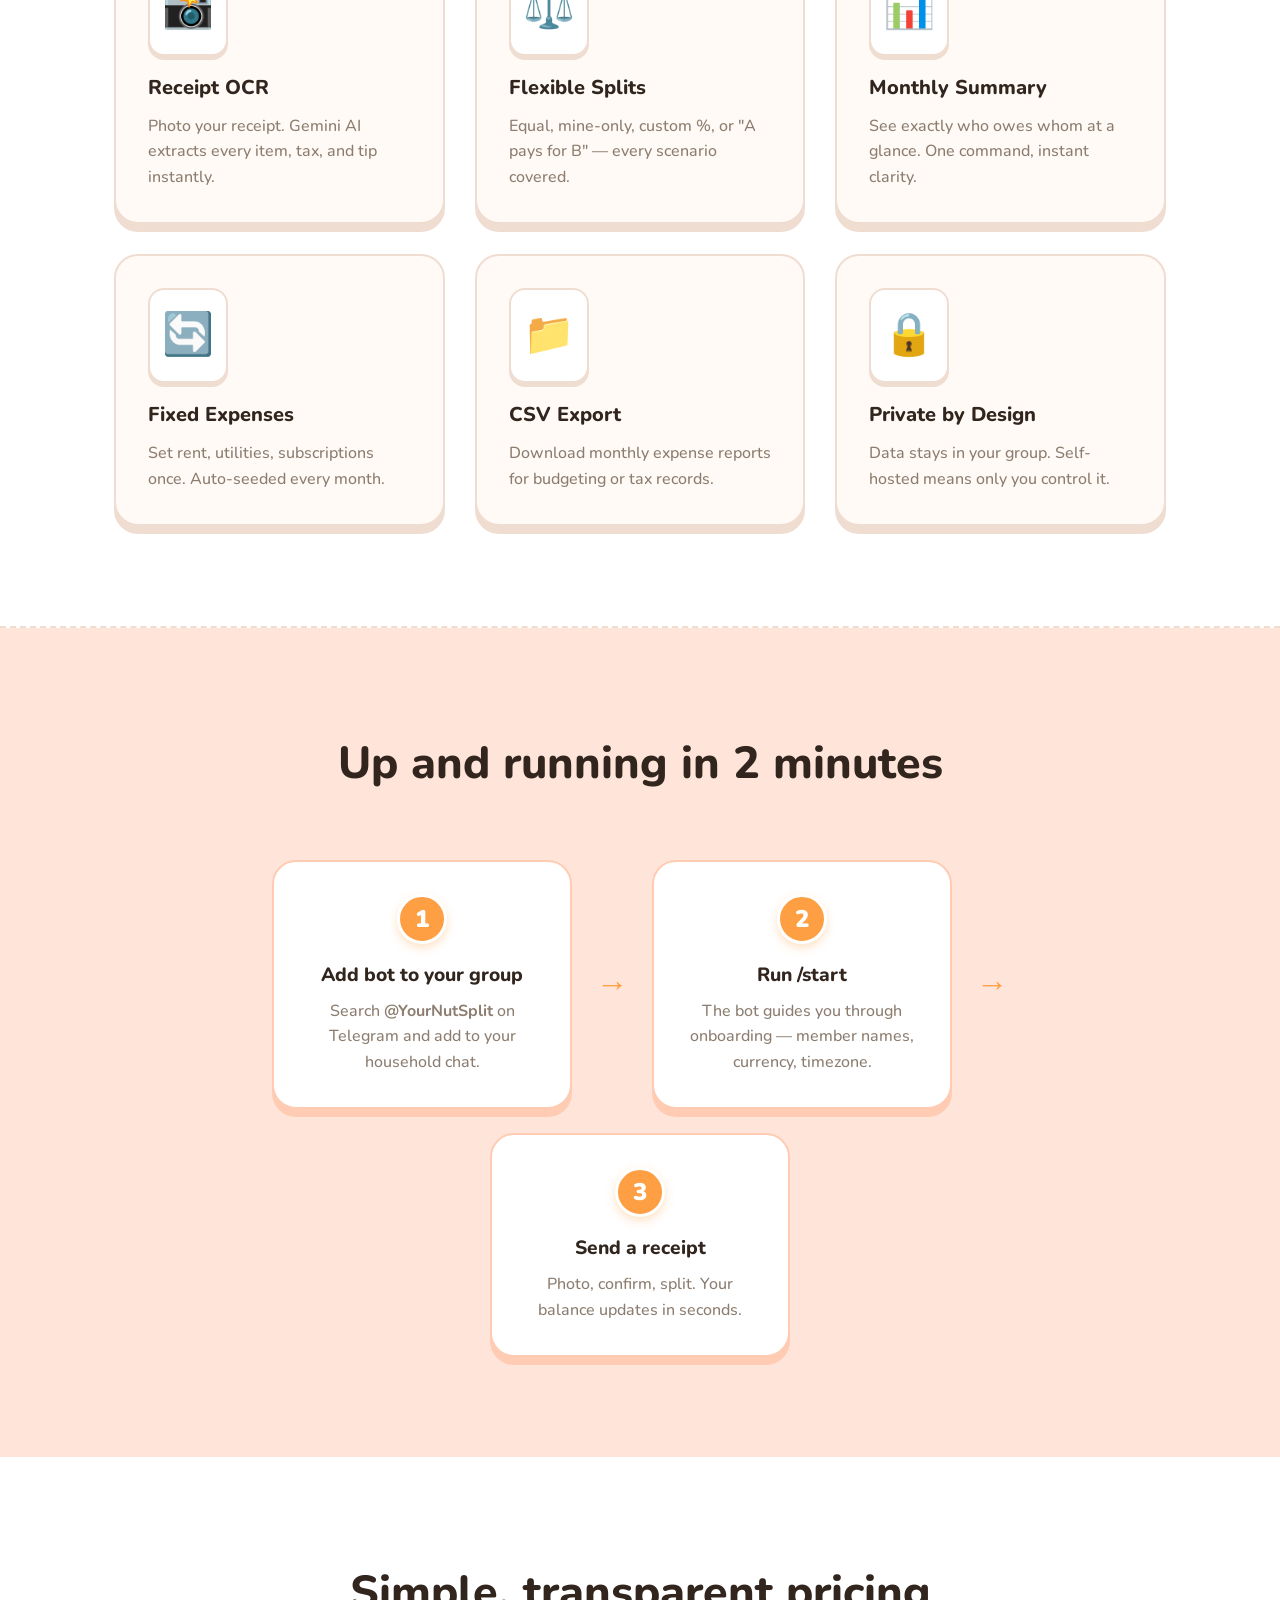
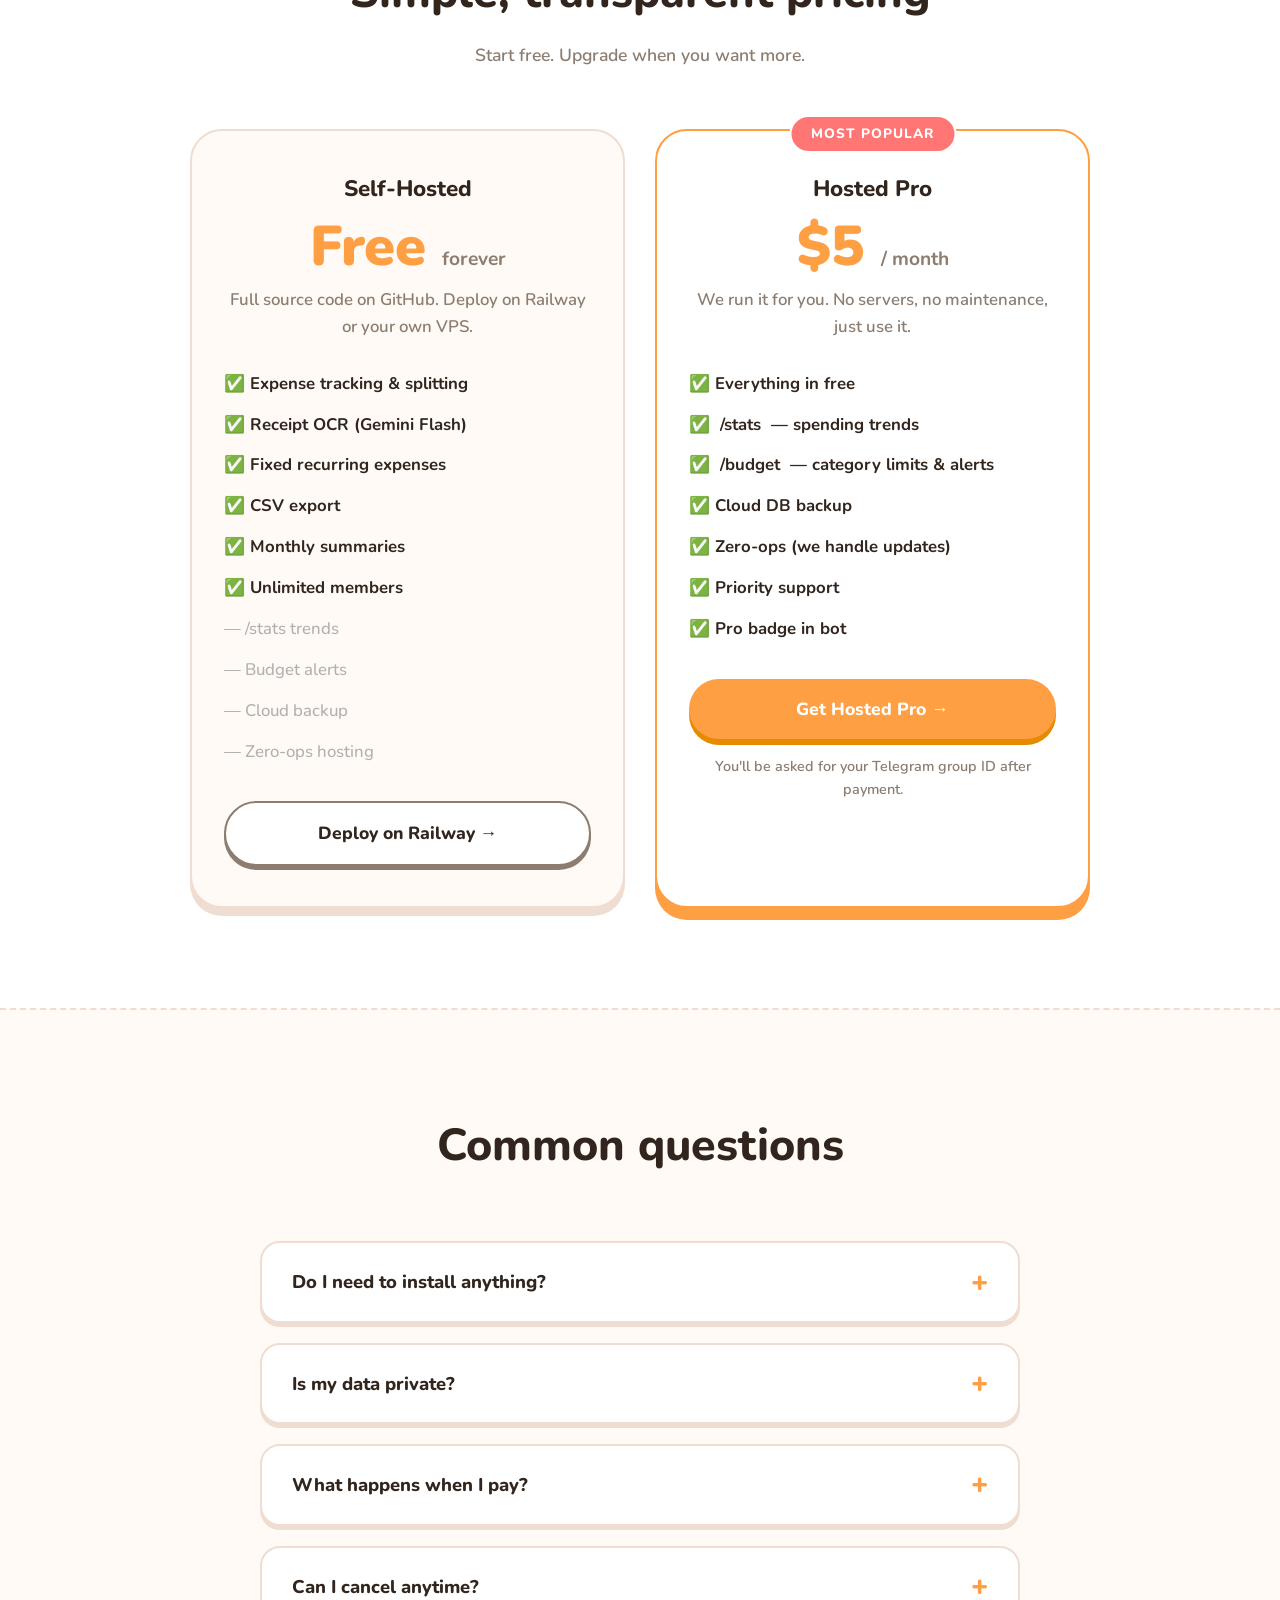
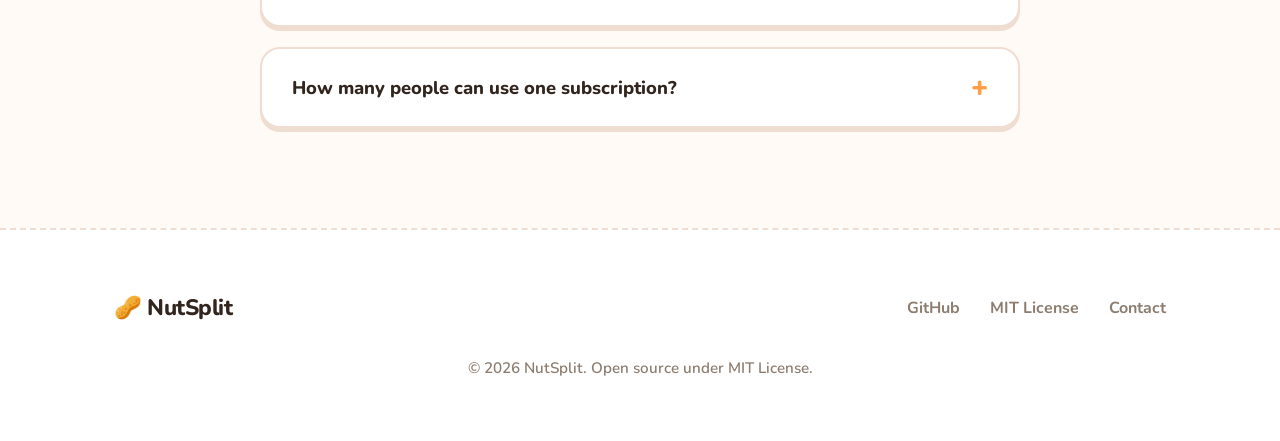
==== commit be3ca5c3: "style(landing): redesign with cute pastel theme and add mascot image" ====
--- a/landing/index.html
+++ b/landing/index.html
@@ -1,20 +1,24 @@
 <!DOCTYPE html>
 <html lang="en">
+
 <head>
   <meta charset="UTF-8" />
   <meta name="viewport" content="width=device-width, initial-scale=1.0" />
   <title>NutSplit — Household Expense Tracker for Telegram</title>
-  <meta name="description" content="The smartest way to split shared expenses. Scan receipts with AI, track balances, and settle up — all inside Telegram." />
+  <meta name="description"
+    content="The smartest way to split shared expenses. Scan receipts with AI, track balances, and settle up — all inside Telegram." />
   <link rel="preconnect" href="https://fonts.googleapis.com" />
-  <link href="https://fonts.googleapis.com/css2?family=Inter:wght@300;400;500;600;700;800&display=swap" rel="stylesheet" />
+  <link href="https://fonts.googleapis.com/css2?family=Inter:wght@300;400;500;600;700;800&display=swap"
+    rel="stylesheet" />
   <link rel="stylesheet" href="style.css" />
 </head>
+
 <body>
 
   <!-- NAVBAR -->
   <nav class="nav">
     <div class="nav-inner">
-      <div class="logo">💸 NutSplit</div>
+      <div class="logo">🥜 NutSplit</div>
       <div class="nav-links">
         <a href="#features">Features</a>
         <a href="#pricing">Pricing</a>
@@ -30,17 +34,19 @@
     <div class="container">
       <div class="badge">✨ Open Source &amp; Free to self-host</div>
       <h1>The smartest way to <span class="gradient-text">split expenses</span> in your household</h1>
-      <p class="hero-sub">Scan receipts with AI · Track balances · Settle up · All inside Telegram. No app to download.</p>
+      <p class="hero-sub">Scan receipts with AI · Track balances · Settle up · All inside Telegram. No app to download.
+      </p>
       <div class="hero-cta">
         <a href="#pricing" class="btn-primary">Get NutSplit Pro →</a>
         <a href="https://github.com/shawn137080/open_split" class="btn-ghost" target="_blank">Self-host for free</a>
       </div>
       <div class="hero-demo">
+        <img src="mascot.png" alt="Pip the Squirrel Mascot" class="mascot-img" />
         <div class="phone-mock">
           <div class="phone-screen">
             <div class="chat-msg bot">
               <span class="avatar">🐿️</span>
-              <div class="bubble">📸 Receipt scanned! Total: <b>$87.43</b><br/>How to split?</div>
+              <div class="bubble">📸 Receipt scanned! Total: <b>$87.43</b><br />How to split?</div>
             </div>
             <div class="chat-msg user">
               <div class="bubble">Equal split</div>
@@ -51,7 +57,7 @@
             </div>
             <div class="chat-msg bot">
               <span class="avatar">🐿️</span>
-              <div class="bubble">💸 <b>Balance update</b><br/>Alex → Mike: $43.72</div>
+              <div class="bubble">💸 <b>Balance update</b><br />Alex → Mike: $43.72</div>
             </div>
           </div>
         </div>
@@ -161,7 +167,8 @@
             <li class="dim">— Cloud backup</li>
             <li class="dim">— Zero-ops hosting</li>
           </ul>
-          <a href="https://railway.app/new/template?template=https://github.com/shawn137080/open_split" class="btn-outline" target="_blank">Deploy on Railway →</a>
+          <a href="https://railway.app/new/template?template=https://github.com/shawn137080/open_split"
+            class="btn-outline" target="_blank">Deploy on Railway →</a>
         </div>
 
         <!-- PRO TIER -->
@@ -179,7 +186,9 @@
             <li>✅ Priority support</li>
             <li>✅ Pro badge in bot</li>
           </ul>
-          <a href="https://buy.stripe.com/REPLACE_WITH_YOUR_STRIPE_LINK" class="btn-primary" id="pro-cta">Get Hosted Pro →</a>
+          <a href="#"
+            onclick="alert('Stripe Integration: Replace this link with your actual Stripe Payment Link in index.html line 182'); return false;"
+            class="btn-primary" id="pro-cta">Get Hosted Pro →</a>
           <p class="plan-note">You'll be asked for your Telegram group ID after payment.</p>
         </div>
 
@@ -190,19 +199,24 @@
   <!-- FAQ -->
   <section class="faq">
     <div class="container">
-      <div class="section-header"><h2>Common questions</h2></div>
+      <div class="section-header">
+        <h2>Common questions</h2>
+      </div>
       <div class="faq-list">
         <details class="faq-item">
           <summary>Do I need to install anything?</summary>
-          <p>No. NutSplit lives entirely inside Telegram. Your household just needs to add the bot to your group chat.</p>
+          <p>No. NutSplit lives entirely inside Telegram. Your household just needs to add the bot to your group chat.
+          </p>
         </details>
         <details class="faq-item">
           <summary>Is my data private?</summary>
-          <p>On the self-hosted version the SQLite database lives on your own server. On Hosted Pro your data is stored on our secure VPS and never shared with third parties.</p>
+          <p>On the self-hosted version the SQLite database lives on your own server. On Hosted Pro your data is stored
+            on our secure VPS and never shared with third parties.</p>
         </details>
         <details class="faq-item">
           <summary>What happens when I pay?</summary>
-          <p>After checkout you'll receive an email with instructions to send us your Telegram group ID. We'll activate Pro within 24 hours (usually within minutes).</p>
+          <p>After checkout you'll receive an email with instructions to send us your Telegram group ID. We'll activate
+            Pro within 24 hours (usually within minutes).</p>
         </details>
         <details class="faq-item">
           <summary>Can I cancel anytime?</summary>
@@ -210,7 +224,8 @@
         </details>
         <details class="faq-item">
           <summary>How many people can use one subscription?</summary>
-          <p>One subscription covers one Telegram group (one household). Multiple groups require separate subscriptions.</p>
+          <p>One subscription covers one Telegram group (one household). Multiple groups require separate subscriptions.
+          </p>
         </details>
       </div>
     </div>
@@ -220,7 +235,7 @@
   <footer class="footer">
     <div class="container">
       <div class="footer-inner">
-        <div class="logo">💸 NutSplit</div>
+        <div class="logo">🥜 NutSplit</div>
         <div class="footer-links">
           <a href="https://github.com/shawn137080/open_split" target="_blank">GitHub</a>
           <a href="https://github.com/shawn137080/open_split/blob/main/LICENSE" target="_blank">MIT License</a>
@@ -233,4 +248,5 @@
 
   <script src="script.js"></script>
 </body>
-</html>
+
+</html>
--- a/landing/style.css
+++ b/landing/style.css
@@ -1,229 +1,717 @@
 /* ── Reset & Base ─────────────────────────────────────── */
-*, *::before, *::after { box-sizing: border-box; margin: 0; padding: 0; }
+@import url('https://fonts.googleapis.com/css2?family=Nunito:wght@400;600;700;800;900&display=swap');
+
+*,
+*::before,
+*::after {
+  box-sizing: border-box;
+  margin: 0;
+  padding: 0;
+}
 
 :root {
-  --bg: #0a0a0f;
-  --bg2: #111118;
-  --glass: rgba(255,255,255,0.04);
-  --border: rgba(255,255,255,0.08);
-  --text: #e8e8f0;
-  --muted: #888899;
-  --accent: #7c6fff;
-  --accent2: #a78bfa;
-  --green: #34d399;
-  --radius: 16px;
-}
-
-html { scroll-behavior: smooth; }
+  --bg: #fffaf5;
+  /* Warm cream/off-white */
+  --bg2: #ffe5d9;
+  /* Soft peach/pink */
+  --card-bg: #ffffff;
+  --border: #f0ddd1;
+  --text: #4a3f35;
+  --text-heading: #31251e;
+  --muted: #8c7d70;
+  --accent: #ff9f43;
+  /* Nut orange */
+  --accent2: #ff7675;
+  /* Soft red/pink */
+  --accent-light: #ffebd6;
+  --green: #2ed573;
+  --blue: #70a1ff;
+  --radius: 24px;
+}
+
+html {
+  scroll-behavior: smooth;
+}
 
 body {
-  font-family: 'Inter', sans-serif;
+  font-family: 'Nunito', sans-serif;
   background: var(--bg);
   color: var(--text);
   line-height: 1.6;
   overflow-x: hidden;
 }
 
-.container { max-width: 1100px; margin: 0 auto; padding: 0 24px; }
+.container {
+  max-width: 1100px;
+  margin: 0 auto;
+  padding: 0 24px;
+}
 
 /* ── NAV ─────────────────────────────────────────────── */
 .nav {
-  position: fixed; top: 0; left: 0; right: 0; z-index: 100;
-  background: rgba(10,10,15,0.85);
-  backdrop-filter: blur(20px);
-  border-bottom: 1px solid var(--border);
-}
+  position: fixed;
+  top: 0;
+  left: 0;
+  right: 0;
+  z-index: 100;
+  background: rgba(255, 250, 245, 0.9);
+  backdrop-filter: blur(12px);
+  border-bottom: 2px dashed var(--border);
+}
+
 .nav-inner {
-  max-width: 1100px; margin: 0 auto; padding: 0 24px;
-  display: flex; align-items: center; justify-content: space-between;
-  height: 64px;
-}
-.logo { font-size: 1.2rem; font-weight: 700; letter-spacing: -0.5px; }
-.nav-links { display: flex; align-items: center; gap: 28px; }
-.nav-links a { color: var(--muted); text-decoration: none; font-size: 0.9rem; transition: color .2s; }
-.nav-links a:hover { color: var(--text); }
+  max-width: 1100px;
+  margin: 0 auto;
+  padding: 0 24px;
+  display: flex;
+  align-items: center;
+  justify-content: space-between;
+  height: 70px;
+}
+
+.logo {
+  font-size: 1.4rem;
+  font-weight: 800;
+  color: var(--text-heading);
+  letter-spacing: -0.5px;
+  display: flex;
+  align-items: center;
+  gap: 6px;
+}
+
+.nav-links {
+  display: flex;
+  align-items: center;
+  gap: 28px;
+  font-weight: 600;
+}
+
+.nav-links a {
+  color: var(--muted);
+  text-decoration: none;
+  font-size: 1rem;
+  transition: color .2s;
+}
+
+.nav-links a:hover {
+  color: var(--accent);
+}
+
 .btn-nav {
-  background: var(--accent); color: #fff !important;
-  padding: 8px 18px; border-radius: 8px; font-weight: 600;
-  transition: opacity .2s;
-}
-.btn-nav:hover { opacity: .85; }
+  background: var(--accent);
+  color: #fff !important;
+  padding: 10px 20px;
+  border-radius: 99px;
+  font-weight: 700;
+  box-shadow: 0 4px 0 #e68a00;
+  transition: transform 0.1s, box-shadow 0.1s;
+}
+
+.btn-nav:hover {
+  transform: translateY(2px);
+  box-shadow: 0 2px 0 #e68a00;
+}
 
 /* ── HERO ─────────────────────────────────────────────── */
 .hero {
-  position: relative; padding: 140px 0 80px;
-  text-align: center; overflow: hidden;
-}
+  position: relative;
+  padding: 160px 0 100px;
+  text-align: center;
+  overflow: hidden;
+}
+
 .hero-glow {
-  position: absolute; top: -100px; left: 50%; transform: translateX(-50%);
-  width: 700px; height: 700px;
-  background: radial-gradient(circle, rgba(124,111,255,.18) 0%, transparent 70%);
+  position: absolute;
+  top: -100px;
+  left: 50%;
+  transform: translateX(-50%);
+  width: 800px;
+  height: 800px;
+  background: radial-gradient(circle, rgba(255, 159, 67, 0.15) 0%, transparent 70%);
   pointer-events: none;
 }
+
 .badge {
-  display: inline-block; padding: 6px 16px;
-  background: rgba(124,111,255,.15); border: 1px solid rgba(124,111,255,.3);
-  border-radius: 99px; font-size: .8rem; font-weight: 500; color: var(--accent2);
-  margin-bottom: 24px; letter-spacing: .3px;
-}
+  display: inline-block;
+  padding: 8px 20px;
+  background: #fff;
+  border: 2px solid var(--accent);
+  border-radius: 99px;
+  font-size: .9rem;
+  font-weight: 700;
+  color: var(--accent);
+  margin-bottom: 24px;
+  letter-spacing: .3px;
+  box-shadow: 0 4px 12px rgba(255, 159, 67, 0.15);
+}
+
 .hero h1 {
-  font-size: clamp(2.2rem, 5vw, 3.6rem);
-  font-weight: 800; line-height: 1.15; letter-spacing: -1.5px;
-  max-width: 780px; margin: 0 auto 20px;
-}
+  font-size: clamp(2.5rem, 5vw, 4rem);
+  font-weight: 900;
+  line-height: 1.15;
+  letter-spacing: -1px;
+  color: var(--text-heading);
+  max-width: 800px;
+  margin: 0 auto 20px;
+}
+
 .gradient-text {
-  background: linear-gradient(135deg, var(--accent), var(--accent2), #f472b6);
-  -webkit-background-clip: text; -webkit-text-fill-color: transparent;
-}
-.hero-sub { color: var(--muted); font-size: 1.1rem; max-width: 540px; margin: 0 auto 36px; }
-
-.hero-cta { display: flex; gap: 14px; justify-content: center; flex-wrap: wrap; margin-bottom: 60px; }
+  color: var(--accent);
+}
+
+.hero-sub {
+  color: var(--muted);
+  font-size: 1.2rem;
+  font-weight: 600;
+  max-width: 580px;
+  margin: 0 auto 40px;
+}
+
+.hero-cta {
+  display: flex;
+  gap: 16px;
+  justify-content: center;
+  flex-wrap: wrap;
+  margin-bottom: 60px;
+}
 
 .btn-primary {
-  background: linear-gradient(135deg, var(--accent), #9b8afb);
-  color: #fff; padding: 14px 28px; border-radius: 12px;
-  font-weight: 600; font-size: 1rem; text-decoration: none;
-  box-shadow: 0 4px 24px rgba(124,111,255,.4);
+  background: var(--accent);
+  color: #fff;
+  padding: 16px 32px;
+  border-radius: 99px;
+  font-weight: 800;
+  font-size: 1.1rem;
+  text-decoration: none;
+  box-shadow: 0 6px 0 #e68a00;
+  transition: transform .1s, box-shadow .1s;
+}
+
+.btn-primary:hover {
+  transform: translateY(4px);
+  box-shadow: 0 2px 0 #e68a00;
+}
+
+.btn-ghost {
+  color: var(--text-heading);
+  padding: 16px 32px;
+  border-radius: 99px;
+  font-weight: 700;
+  font-size: 1.1rem;
+  text-decoration: none;
+  background: #fff;
+  border: 2px solid var(--border);
+  box-shadow: 0 6px 0 var(--border);
+  transition: transform .1s, box-shadow .1s;
+}
+
+.btn-ghost:hover {
+  transform: translateY(4px);
+  box-shadow: 0 2px 0 var(--border);
+  border-color: var(--muted);
+}
+
+/* Mascot & Phone */
+.hero-demo {
+  display: flex;
+  justify-content: center;
+  align-items: flex-end;
+  gap: 40px;
+}
+
+.mascot-img {
+  width: 320px;
+  animation: float 4s ease-in-out infinite;
+  z-index: 2;
+  margin-bottom: -20px;
+}
+
+@keyframes float {
+  0% {
+    transform: translateY(0px) rotate(0deg);
+  }
+
+  50% {
+    transform: translateY(-15px) rotate(2deg);
+  }
+
+  100% {
+    transform: translateY(0px) rotate(0deg);
+  }
+}
+
+.phone-mock {
+  width: 320px;
+  background: #fff;
+  border-radius: 36px;
+  padding: 20px 16px;
+  border: 4px solid #4a3f35;
+  box-shadow: 0 24px 40px rgba(74, 63, 53, 0.1), inset 0 0 0 4px #f4f4f5;
+  position: relative;
+}
+
+.phone-mock::before {
+  content: '';
+  position: absolute;
+  top: 8px;
+  left: 50%;
+  transform: translateX(-50%);
+  width: 100px;
+  height: 24px;
+  background: #4a3f35;
+  border-radius: 0 0 12px 12px;
+}
+
+.phone-screen {
+  display: flex;
+  flex-direction: column;
+  gap: 14px;
+  margin-top: 16px;
+}
+
+.chat-msg {
+  display: flex;
+  align-items: flex-end;
+  gap: 10px;
+}
+
+.chat-msg.user {
+  flex-direction: row-reverse;
+}
+
+.avatar {
+  font-size: 1.6rem;
+  flex-shrink: 0;
+  background: #fff;
+  border-radius: 50%;
+  width: 40px;
+  height: 40px;
+  display: flex;
+  align-items: center;
+  justify-content: center;
+  box-shadow: 0 2px 8px rgba(0, 0, 0, 0.05);
+  border: 2px solid var(--accent-light);
+}
+
+.bubble {
+  background: #f4f4f5;
+  border: 2px solid #e4e4e7;
+  padding: 12px 16px;
+  border-radius: 20px 20px 20px 4px;
+  font-size: .95rem;
+  line-height: 1.4;
+  max-width: 220px;
+  color: var(--text-heading);
+  font-weight: 600;
+}
+
+.chat-msg.user .bubble {
+  background: var(--blue);
+  border-color: #5b8df4;
+  color: #fff;
+  border-radius: 20px 20px 4px 20px;
+  text-align: right;
+}
+
+/* ── FEATURES ─────────────────────────────────────────── */
+.features {
+  padding: 100px 0;
+  background: #fff;
+  border-top: 2px dashed var(--border);
+  border-bottom: 2px dashed var(--border);
+}
+
+.section-header {
+  text-align: center;
+  margin-bottom: 60px;
+}
+
+.section-header h2 {
+  font-size: clamp(1.8rem, 4vw, 2.8rem);
+  font-weight: 800;
+  color: var(--text-heading);
+  margin-bottom: 12px;
+}
+
+.section-header p {
+  color: var(--muted);
+  font-size: 1.1rem;
+  font-weight: 600;
+}
+
+.feature-grid {
+  display: grid;
+  grid-template-columns: repeat(auto-fit, minmax(300px, 1fr));
+  gap: 30px;
+}
+
+.feature-card {
+  background: var(--bg);
+  border: 2px solid var(--border);
+  border-radius: var(--radius);
+  padding: 32px;
+  box-shadow: 0 8px 0 var(--border);
   transition: transform .2s, box-shadow .2s;
 }
-.btn-primary:hover { transform: translateY(-2px); box-shadow: 0 8px 32px rgba(124,111,255,.5); }
-
-.btn-ghost {
-  color: var(--text); padding: 14px 28px; border-radius: 12px;
-  font-weight: 500; font-size: 1rem; text-decoration: none;
-  border: 1px solid var(--border); background: var(--glass);
-  transition: border-color .2s, background .2s;
-}
-.btn-ghost:hover { border-color: rgba(255,255,255,.2); background: rgba(255,255,255,.07); }
-
-/* Phone mock */
-.hero-demo { display: flex; justify-content: center; }
-.phone-mock {
-  width: 300px; background: #1a1a2e;
-  border-radius: 24px; padding: 20px 16px;
-  border: 1px solid var(--border);
-  box-shadow: 0 24px 80px rgba(0,0,0,.5), 0 0 0 1px rgba(255,255,255,.05);
-}
-.phone-screen { display: flex; flex-direction: column; gap: 14px; }
-.chat-msg { display: flex; align-items: flex-end; gap: 8px; }
-.chat-msg.user { flex-direction: row-reverse; }
-.avatar { font-size: 1.4rem; flex-shrink: 0; }
-.bubble {
-  background: var(--glass); border: 1px solid var(--border);
-  padding: 10px 14px; border-radius: 16px;
-  font-size: .85rem; line-height: 1.5; max-width: 200px;
-}
-.chat-msg.user .bubble {
-  background: rgba(124,111,255,.2); border-color: rgba(124,111,255,.3);
-  text-align: right;
-}
-
-/* ── FEATURES ─────────────────────────────────────────── */
-.features { padding: 80px 0; }
-.section-header { text-align: center; margin-bottom: 56px; }
-.section-header h2 {
-  font-size: clamp(1.6rem, 3vw, 2.4rem);
-  font-weight: 700; letter-spacing: -1px; margin-bottom: 10px;
-}
-.section-header p { color: var(--muted); font-size: 1rem; }
-
-.feature-grid {
-  display: grid; grid-template-columns: repeat(auto-fit, minmax(280px, 1fr)); gap: 20px;
-}
-.feature-card {
-  background: var(--glass); border: 1px solid var(--border);
-  border-radius: var(--radius); padding: 28px;
-  transition: border-color .2s, transform .2s;
-}
-.feature-card:hover { border-color: rgba(124,111,255,.3); transform: translateY(-3px); }
-.feature-icon { font-size: 2rem; margin-bottom: 14px; }
-.feature-card h3 { font-size: 1rem; font-weight: 600; margin-bottom: 8px; }
-.feature-card p { color: var(--muted); font-size: .9rem; }
+
+.feature-card:hover {
+  transform: translateY(-4px);
+  box-shadow: 0 12px 0 var(--border);
+  border-color: var(--accent-light);
+}
+
+.feature-icon {
+  font-size: 2.6rem;
+  margin-bottom: 16px;
+  display: inline-block;
+  padding: 12px;
+  background: #fff;
+  border-radius: 16px;
+  border: 2px solid var(--border);
+  box-shadow: 0 4px 0 var(--border);
+}
+
+.feature-card h3 {
+  font-size: 1.25rem;
+  font-weight: 800;
+  color: var(--text-heading);
+  margin-bottom: 10px;
+}
+
+.feature-card p {
+  color: var(--muted);
+  font-size: 1rem;
+  font-weight: 500;
+}
 
 /* ── HOW IT WORKS ─────────────────────────────────────── */
-.how { padding: 80px 0; background: var(--bg2); }
+.how {
+  padding: 100px 0;
+  background: var(--bg2);
+}
+
 .steps {
-  display: flex; align-items: center; justify-content: center;
-  gap: 20px; flex-wrap: wrap; margin-top: 12px;
-}
+  display: flex;
+  align-items: stretch;
+  justify-content: center;
+  gap: 24px;
+  flex-wrap: wrap;
+  margin-top: 20px;
+}
+
 .step {
-  display: flex; align-items: center; gap: 16px;
-  background: var(--glass); border: 1px solid var(--border);
-  border-radius: var(--radius); padding: 24px; max-width: 240px;
-}
+  display: flex;
+  flex-direction: column;
+  align-items: center;
+  text-align: center;
+  gap: 16px;
+  background: #fff;
+  border: 2px solid #ffccb3;
+  border-radius: var(--radius);
+  padding: 32px;
+  width: 100%;
+  max-width: 300px;
+  box-shadow: 0 8px 0 #ffccb3;
+}
+
 .step-num {
-  width: 40px; height: 40px; flex-shrink: 0;
-  background: linear-gradient(135deg, var(--accent), var(--accent2));
-  border-radius: 10px; display: flex; align-items: center; justify-content: center;
-  font-weight: 700; font-size: 1.1rem;
-}
-.step-text h4 { font-size: .95rem; font-weight: 600; margin-bottom: 4px; }
-.step-text p { font-size: .82rem; color: var(--muted); }
-.step-arrow { font-size: 1.4rem; color: var(--muted); }
+  width: 50px;
+  height: 50px;
+  background: var(--accent);
+  color: #fff;
+  border-radius: 50%;
+  display: flex;
+  align-items: center;
+  justify-content: center;
+  font-weight: 900;
+  font-size: 1.5rem;
+  border: 3px solid #fff;
+  box-shadow: 0 4px 10px rgba(255, 159, 67, 0.3);
+}
+
+.step-text h4 {
+  font-size: 1.2rem;
+  font-weight: 800;
+  color: var(--text-heading);
+  margin-bottom: 8px;
+}
+
+.step-text p {
+  font-size: 1rem;
+  color: var(--muted);
+  font-weight: 500;
+}
+
+.step-arrow {
+  font-size: 2rem;
+  color: var(--accent);
+  align-self: center;
+  font-weight: 900;
+}
+
+@media (max-width: 900px) {
+  .hero-demo {
+    flex-direction: column;
+    align-items: center;
+  }
+
+  .mascot-img {
+    width: 240px;
+    margin-bottom: 20px;
+  }
+
+  .steps {
+    flex-direction: column;
+    align-items: center;
+  }
+
+  .step-arrow {
+    transform: rotate(90deg);
+  }
+}
 
 /* ── PRICING ─────────────────────────────────────────── */
-.pricing { padding: 80px 0; }
+.pricing {
+  padding: 100px 0;
+  background: #fff;
+}
+
 .pricing-grid {
-  display: grid; grid-template-columns: repeat(auto-fit, minmax(300px, 1fr));
-  gap: 24px; max-width: 760px; margin: 0 auto;
-}
+  display: flex;
+  justify-content: center;
+  gap: 30px;
+  flex-wrap: wrap;
+  max-width: 900px;
+  margin: 0 auto;
+}
+
 .plan-card {
   position: relative;
-  background: var(--glass); border: 1px solid var(--border);
-  border-radius: 20px; padding: 36px 32px;
-}
+  flex: 1;
+  min-width: 320px;
+  background: var(--bg);
+  border: 2px solid var(--border);
+  border-radius: 32px;
+  padding: 40px 32px;
+  text-align: center;
+  box-shadow: 0 8px 0 var(--border);
+}
+
 .plan-pro {
-  background: rgba(124,111,255,.07);
-  border-color: rgba(124,111,255,.35);
-  box-shadow: 0 0 40px rgba(124,111,255,.12);
-}
+  background: #fff;
+  border-color: var(--accent);
+  box-shadow: 0 12px 0 var(--accent);
+  transform: translateY(-10px);
+}
+
 .plan-badge {
-  position: absolute; top: -14px; left: 50%; transform: translateX(-50%);
-  background: linear-gradient(135deg, var(--accent), var(--accent2));
-  color: #fff; font-size: .75rem; font-weight: 700;
-  padding: 4px 16px; border-radius: 99px; letter-spacing: .5px;
-}
-.plan-name { font-size: .85rem; font-weight: 600; color: var(--muted); text-transform: uppercase; letter-spacing: 1px; margin-bottom: 10px; }
-.plan-price { font-size: 2.6rem; font-weight: 800; letter-spacing: -1px; margin-bottom: 10px; }
-.plan-price span { font-size: 1rem; font-weight: 400; color: var(--muted); }
-.plan-desc { color: var(--muted); font-size: .9rem; margin-bottom: 24px; }
-.plan-features { list-style: none; margin-bottom: 28px; display: flex; flex-direction: column; gap: 10px; }
-.plan-features li { font-size: .9rem; color: var(--text); }
-.plan-features li.dim { color: var(--muted); }
-.plan-note { font-size: .78rem; color: var(--muted); margin-top: 12px; text-align: center; }
+  position: absolute;
+  top: -16px;
+  left: 50%;
+  transform: translateX(-50%);
+  background: var(--accent2);
+  color: #fff;
+  font-size: .85rem;
+  font-weight: 800;
+  padding: 6px 20px;
+  border-radius: 99px;
+  letter-spacing: 1px;
+  text-transform: uppercase;
+  border: 2px solid #fff;
+}
+
+.plan-name {
+  font-size: 1.4rem;
+  font-weight: 800;
+  color: var(--text-heading);
+  margin-bottom: 12px;
+}
+
+.plan-price {
+  font-size: 3.5rem;
+  font-weight: 900;
+  color: var(--accent);
+  line-height: 1;
+  margin-bottom: 12px;
+}
+
+.plan-price span {
+  font-size: 1.2rem;
+  font-weight: 700;
+  color: var(--muted);
+}
+
+.plan-desc {
+  color: var(--muted);
+  font-size: 1.05rem;
+  font-weight: 600;
+  margin-bottom: 30px;
+}
+
+.plan-features {
+  list-style: none;
+  margin-bottom: 36px;
+  display: flex;
+  flex-direction: column;
+  gap: 14px;
+  text-align: left;
+}
+
+.plan-features li {
+  font-size: 1.05rem;
+  color: var(--text-heading);
+  font-weight: 700;
+  display: flex;
+  align-items: center;
+  gap: 10px;
+}
+
+.plan-features li.dim {
+  color: var(--muted);
+  font-weight: 500;
+  filter: grayscale(1);
+  opacity: 0.6;
+}
+
+.plan-note {
+  font-size: .9rem;
+  color: var(--muted);
+  margin-top: 16px;
+  font-weight: 600;
+}
 
 .btn-outline {
-  display: block; text-align: center; text-decoration: none;
-  border: 1px solid var(--border); color: var(--text);
-  padding: 13px 24px; border-radius: 12px; font-weight: 600;
-  transition: border-color .2s, background .2s;
-}
-.btn-outline:hover { border-color: rgba(255,255,255,.25); background: rgba(255,255,255,.05); }
-.plan-pro .btn-primary { display: block; text-align: center; }
+  display: block;
+  text-decoration: none;
+  border: 2px solid var(--muted);
+  color: var(--text-heading);
+  background: #fff;
+  padding: 16px 24px;
+  border-radius: 99px;
+  font-weight: 800;
+  font-size: 1.1rem;
+  box-shadow: 0 4px 0 var(--muted);
+  transition: transform .1s, box-shadow .1s;
+}
+
+.btn-outline:hover {
+  transform: translateY(4px);
+  box-shadow: 0 0px 0 var(--muted);
+}
+
+.plan-pro .btn-primary {
+  display: block;
+  width: 100%;
+  box-sizing: border-box;
+}
 
 /* ── FAQ ─────────────────────────────────────────────── */
-.faq { padding: 80px 0; background: var(--bg2); }
-.faq-list { max-width: 680px; margin: 0 auto; display: flex; flex-direction: column; gap: 12px; }
+.faq {
+  padding: 100px 0;
+  background: var(--bg);
+  border-top: 2px dashed var(--border);
+}
+
+.faq-list {
+  max-width: 760px;
+  margin: 0 auto;
+  display: flex;
+  flex-direction: column;
+  gap: 20px;
+}
+
 .faq-item {
-  background: var(--glass); border: 1px solid var(--border);
-  border-radius: 12px; overflow: hidden;
-}
+  background: #fff;
+  border: 2px solid var(--border);
+  border-radius: 20px;
+  overflow: hidden;
+  box-shadow: 0 4px 0 var(--border);
+}
+
 .faq-item summary {
-  padding: 18px 22px; cursor: pointer; font-weight: 500;
-  list-style: none; display: flex; justify-content: space-between; align-items: center;
-}
-.faq-item summary::after { content: '+'; color: var(--accent); font-size: 1.3rem; }
-.faq-item[open] summary::after { content: '−'; }
-.faq-item p { padding: 0 22px 18px; color: var(--muted); font-size: .9rem; }
+  padding: 24px 30px;
+  cursor: pointer;
+  font-weight: 800;
+  font-size: 1.15rem;
+  color: var(--text-heading);
+  list-style: none;
+  display: flex;
+  justify-content: space-between;
+  align-items: center;
+}
+
+.faq-item summary::-webkit-details-marker {
+  display: none;
+}
+
+.faq-item summary::after {
+  content: '+';
+  color: var(--accent);
+  font-size: 1.8rem;
+  font-weight: 900;
+  line-height: 1;
+}
+
+.faq-item[open] summary::after {
+  content: '−';
+}
+
+.faq-item p {
+  padding: 0 30px 24px;
+  color: var(--muted);
+  font-size: 1.05rem;
+  font-weight: 500;
+  line-height: 1.6;
+}
 
 /* ── FOOTER ─────────────────────────────────────────── */
-.footer { padding: 40px 0; border-top: 1px solid var(--border); }
-.footer-inner { display: flex; justify-content: space-between; align-items: center; flex-wrap: wrap; gap: 16px; margin-bottom: 20px; }
-.footer-links { display: flex; gap: 24px; }
-.footer-links a { color: var(--muted); text-decoration: none; font-size: .9rem; transition: color .2s; }
-.footer-links a:hover { color: var(--text); }
-.footer-copy { color: var(--muted); font-size: .82rem; }
+.footer {
+  padding: 60px 0;
+  background: #fff;
+  border-top: 2px dashed var(--border);
+}
+
+.footer-inner {
+  display: flex;
+  justify-content: space-between;
+  align-items: center;
+  flex-wrap: wrap;
+  gap: 20px;
+  margin-bottom: 30px;
+}
+
+.footer-links {
+  display: flex;
+  gap: 30px;
+  font-weight: 700;
+}
+
+.footer-links a {
+  color: var(--muted);
+  text-decoration: none;
+  font-size: 1rem;
+  transition: color .2s;
+}
+
+.footer-links a:hover {
+  color: var(--accent);
+}
+
+.footer-copy {
+  color: var(--muted);
+  font-size: .95rem;
+  font-weight: 600;
+  text-align: center;
+}
 
 /* ── Animations ─────────────────────────────────────── */
-.fade-up { opacity: 0; transform: translateY(30px); transition: opacity .6s ease, transform .6s ease; }
-.fade-up.visible { opacity: 1; transform: translateY(0); }
+.fade-up {
+  opacity: 0;
+  transform: translateY(40px);
+  transition: opacity .6s cubic-bezier(0.34, 1.56, 0.64, 1), transform .6s cubic-bezier(0.34, 1.56, 0.64, 1);
+}
+
+.fade-up.visible {
+  opacity: 1;
+  transform: translateY(0);
+}
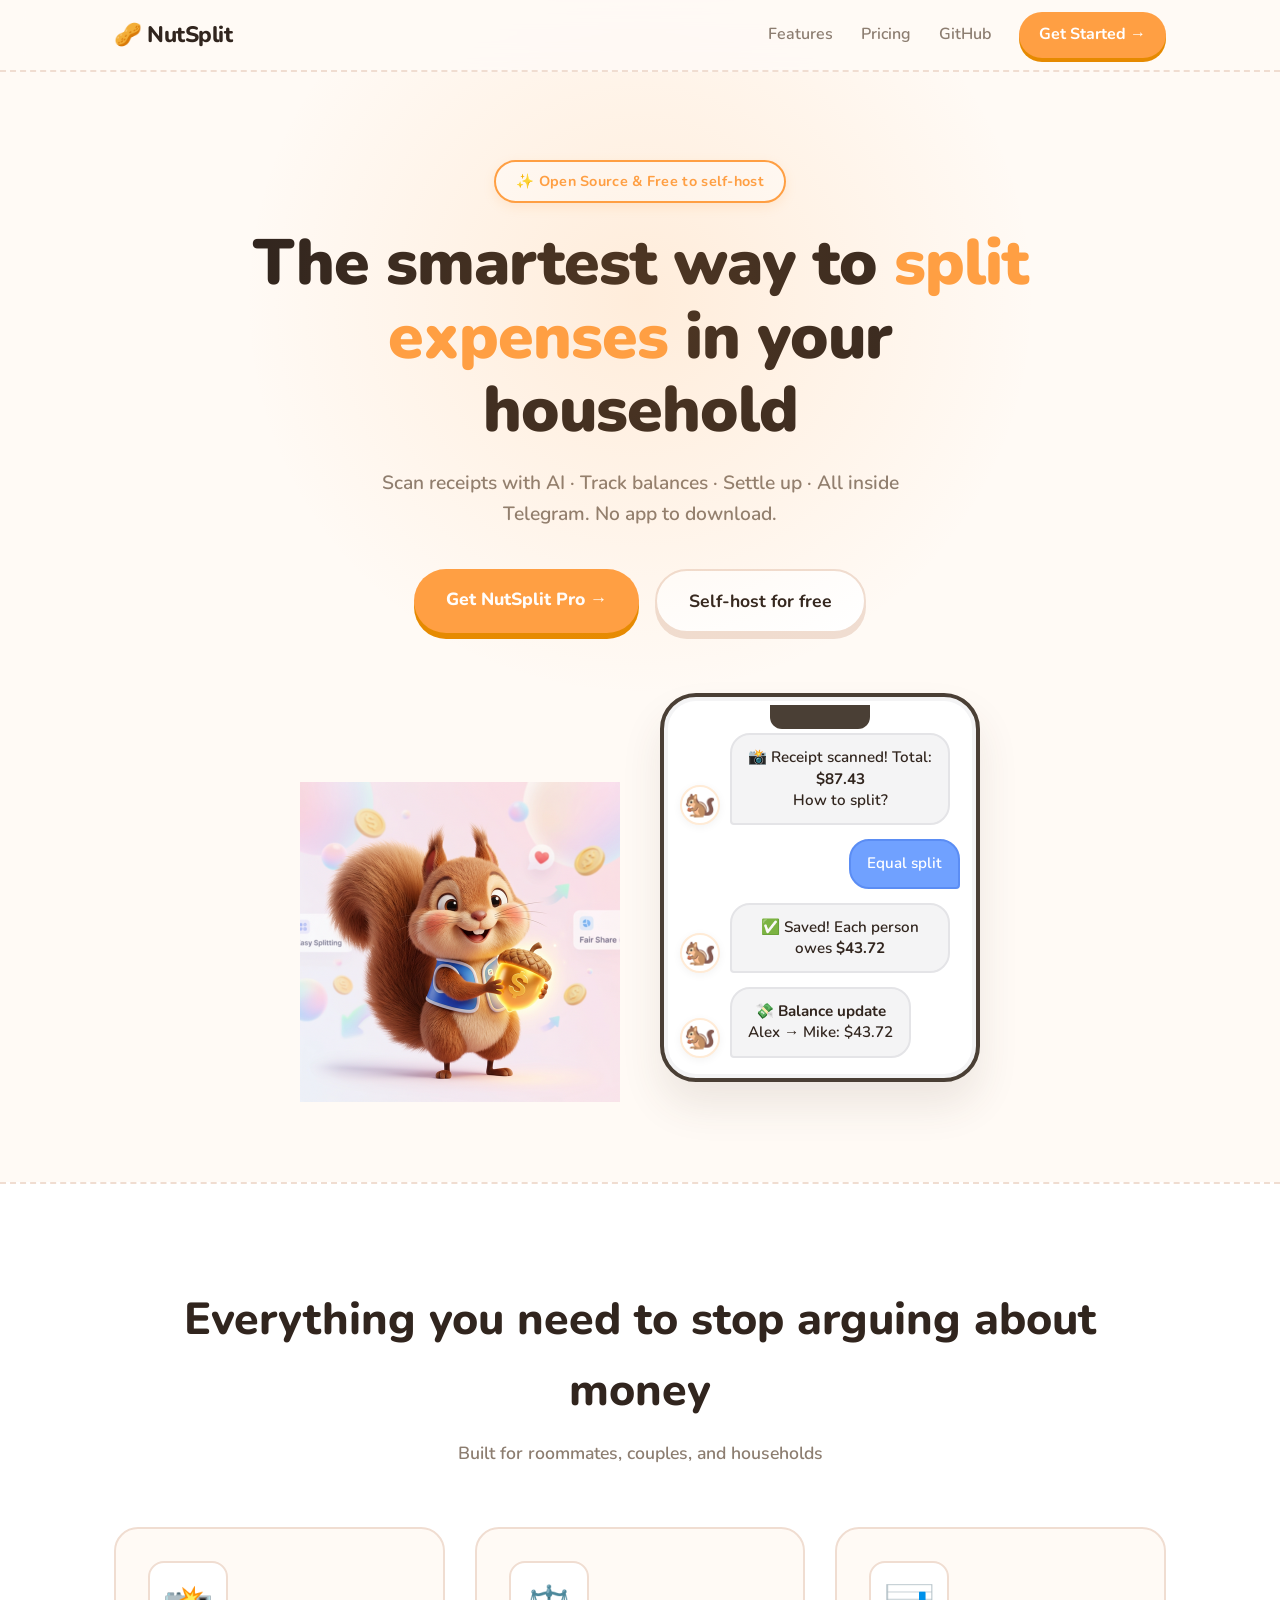
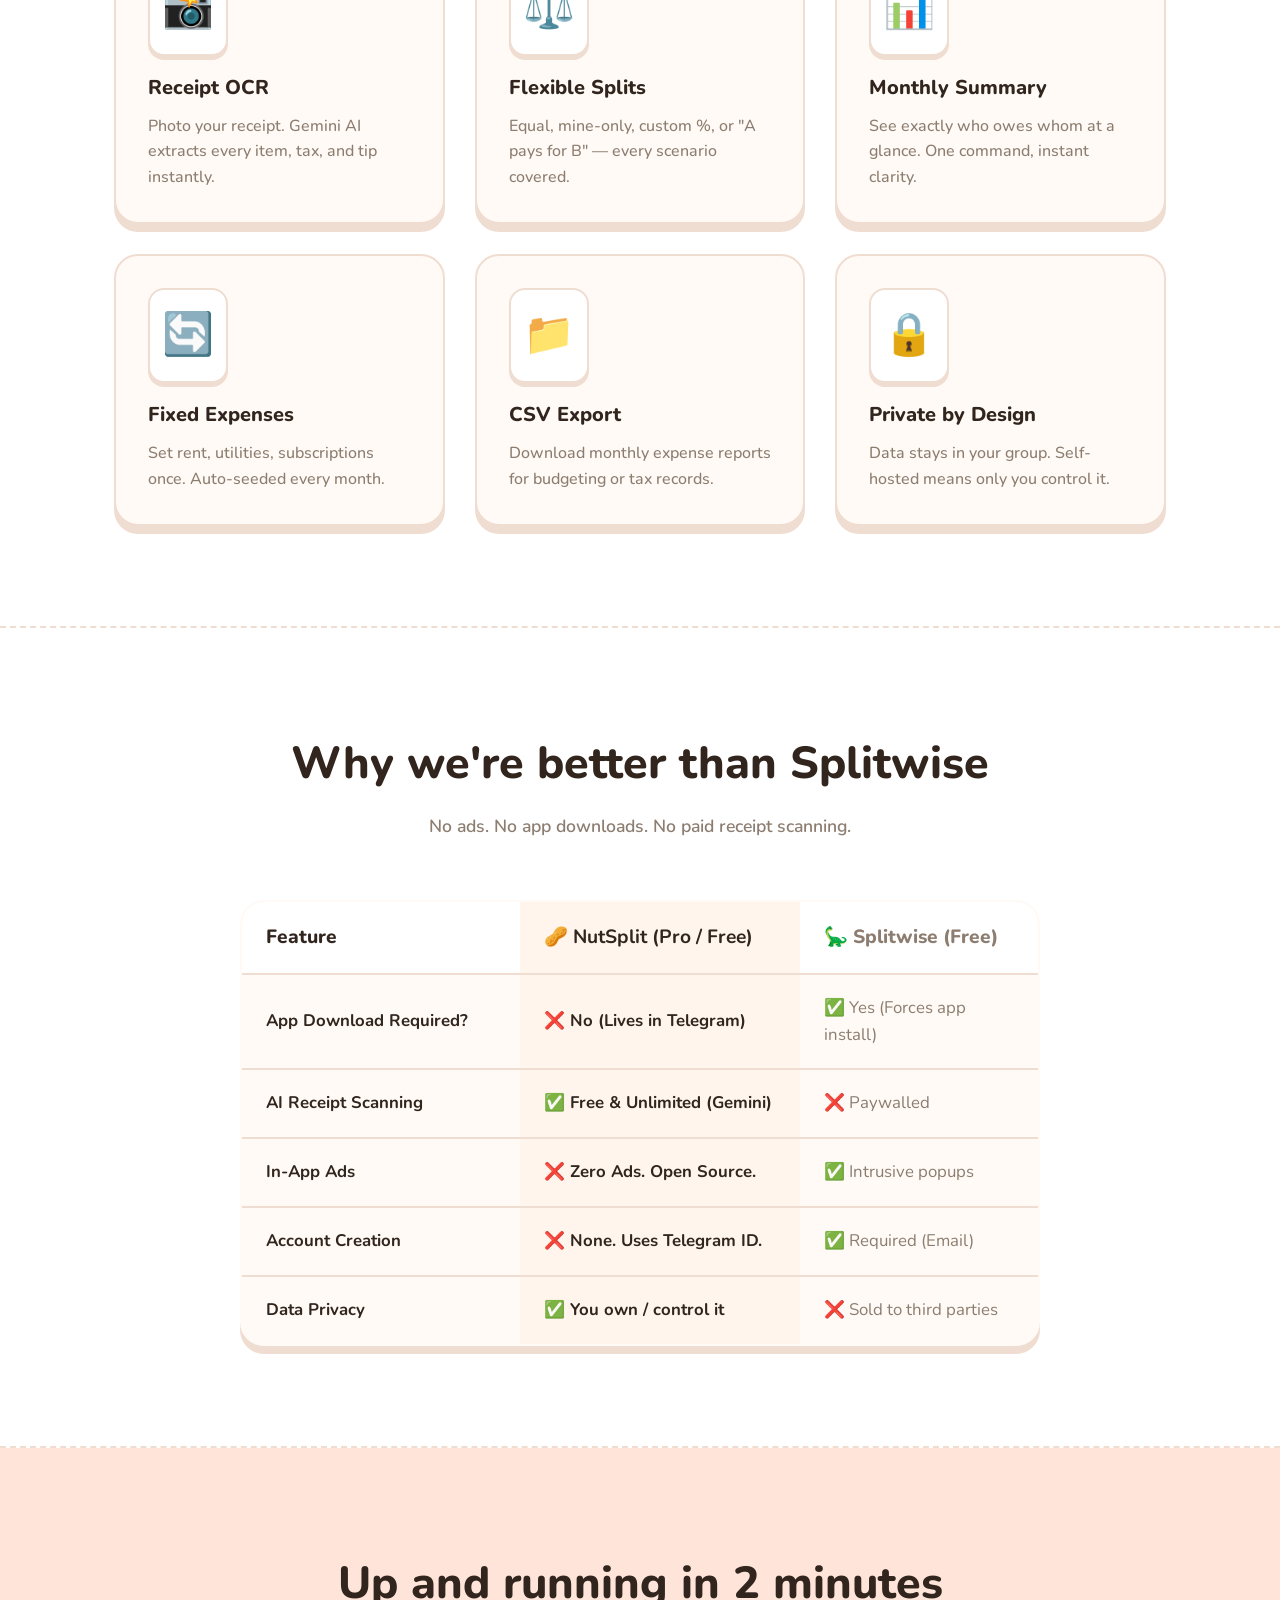
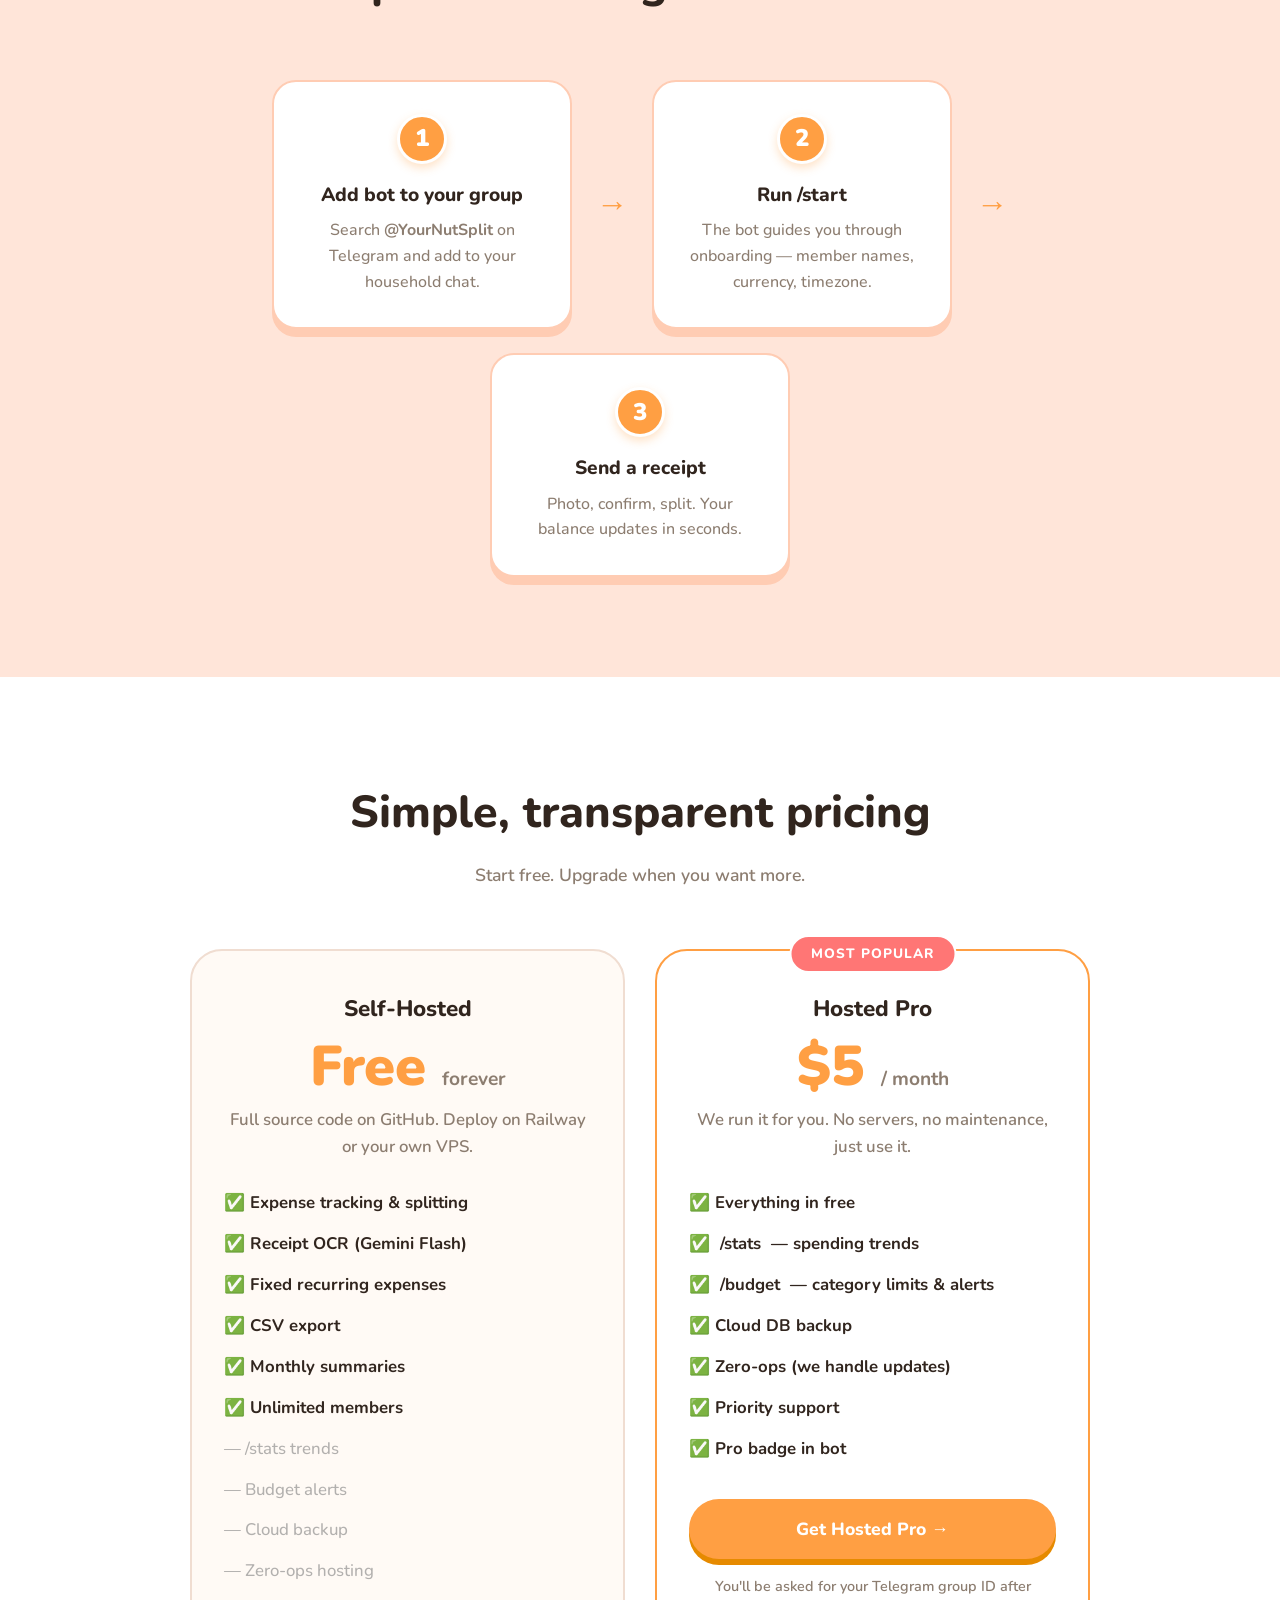
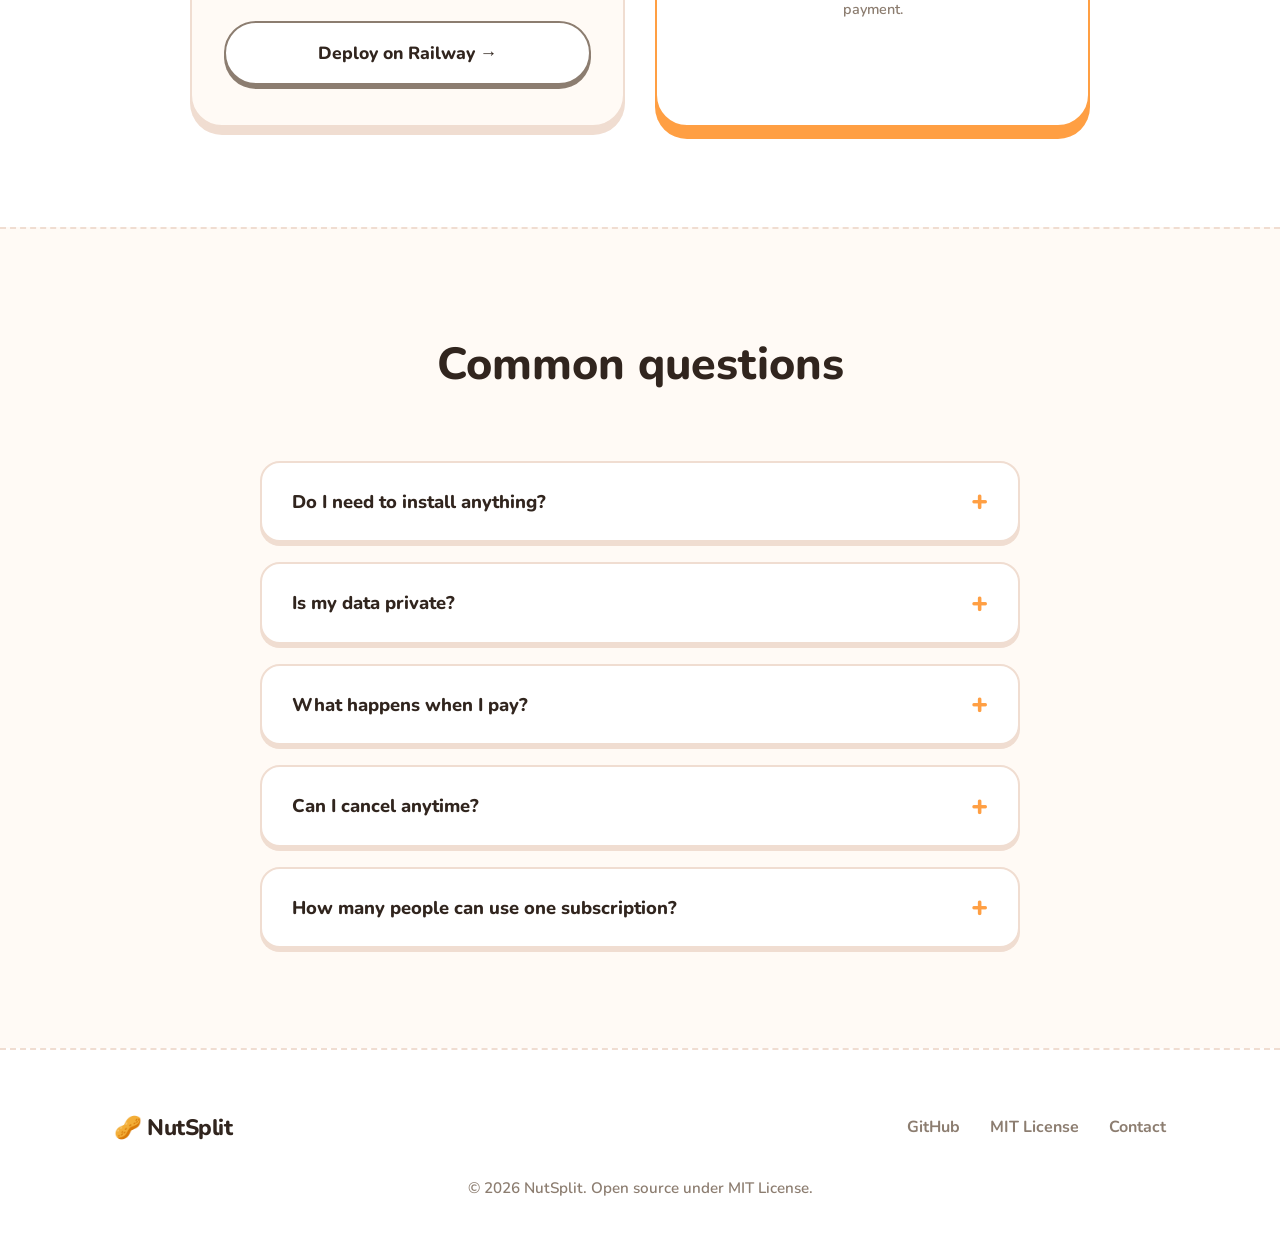
==== commit bfab6fd0: "feat(landing): add competitor teardown table vs Splitwise" ====
--- a/landing/index.html
+++ b/landing/index.html
@@ -104,6 +104,52 @@
           <p>Data stays in your group. Self-hosted means only you control it.</p>
         </div>
       </div>
+    </div>
+  </section>
+
+  <!-- COMPARE -->
+  <section class="compare" id="compare">
+    <div class="container">
+      <div class="section-header">
+        <h2>Why we're better than Splitwise</h2>
+        <p>No ads. No app downloads. No paid receipt scanning.</p>
+      </div>
+      <table class="compare-table">
+        <thead>
+          <tr>
+            <th>Feature</th>
+            <th>🥜 NutSplit (Pro / Free)</th>
+            <th>🦕 Splitwise (Free)</th>
+          </tr>
+        </thead>
+        <tbody>
+          <tr>
+            <td>App Download Required?</td>
+            <td>❌ No (Lives in Telegram)</td>
+            <td>✅ Yes (Forces app install)</td>
+          </tr>
+          <tr>
+            <td>AI Receipt Scanning</td>
+            <td>✅ Free & Unlimited (Gemini)</td>
+            <td>❌ Paywalled</td>
+          </tr>
+          <tr>
+            <td>In-App Ads</td>
+            <td>❌ Zero Ads. Open Source.</td>
+            <td>✅ Intrusive popups</td>
+          </tr>
+          <tr>
+            <td>Account Creation</td>
+            <td>❌ None. Uses Telegram ID.</td>
+            <td>✅ Required (Email)</td>
+          </tr>
+          <tr>
+            <td>Data Privacy</td>
+            <td>✅ You own / control it</td>
+            <td>❌ Sold to third parties</td>
+          </tr>
+        </tbody>
+      </table>
     </div>
   </section>
 
--- a/landing/style.css
+++ b/landing/style.css
@@ -384,6 +384,75 @@
   font-weight: 500;
 }
 
+/* ── COMPARE ─────────────────────────────────────────── */
+.compare {
+  padding: 100px 0;
+  background: #fff;
+  border-bottom: 2px dashed var(--border);
+}
+
+.compare-table {
+  width: 100%;
+  max-width: 800px;
+  margin: 0 auto;
+  border-collapse: collapse;
+  background: var(--bg);
+  border: 2px solid var(--border);
+  border-radius: var(--radius);
+  overflow: hidden;
+  box-shadow: 0 8px 0 var(--border);
+}
+
+.compare-table th,
+.compare-table td {
+  padding: 20px 24px;
+  text-align: left;
+  border-bottom: 2px solid var(--border);
+  font-size: 1.05rem;
+}
+
+.compare-table th {
+  background: #fff;
+  font-weight: 800;
+  color: var(--text-heading);
+  font-size: 1.2rem;
+}
+
+.compare-table td:first-child {
+  font-weight: 700;
+  color: var(--text-heading);
+  width: 35%;
+}
+
+.compare-table th:nth-child(2),
+.compare-table td:nth-child(2) {
+  background: rgba(255, 159, 67, 0.05);
+  color: var(--text-heading);
+  font-weight: 700;
+  width: 35%;
+}
+
+.compare-table th:nth-child(3),
+.compare-table td:nth-child(3) {
+  color: var(--muted);
+  width: 30%;
+}
+
+.compare-table tr:last-child td {
+  border-bottom: none;
+}
+
+@media (max-width: 600px) {
+  .compare-table {
+    font-size: 0.9rem;
+  }
+
+  .compare-table th,
+  .compare-table td {
+    padding: 12px 16px;
+  }
+}
+
 /* ── HOW IT WORKS ─────────────────────────────────────── */
 .how {
   padding: 100px 0;
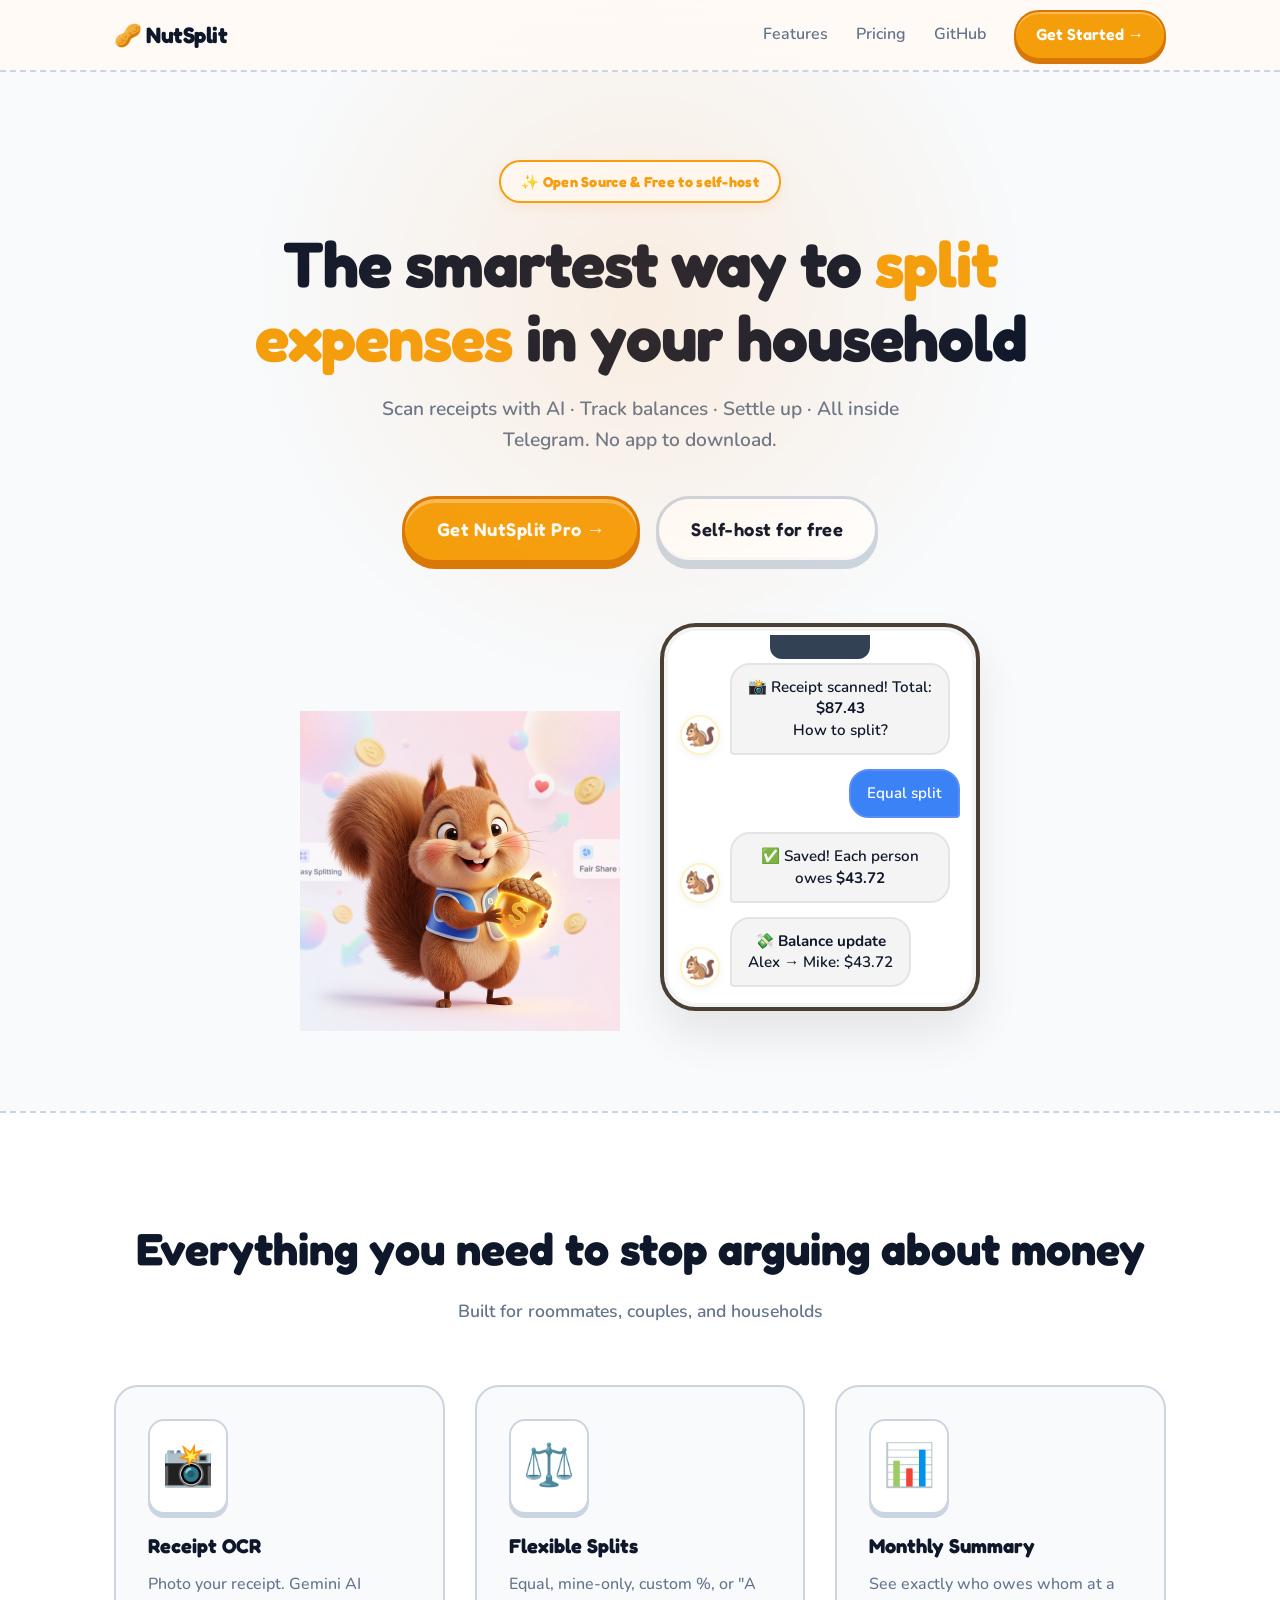
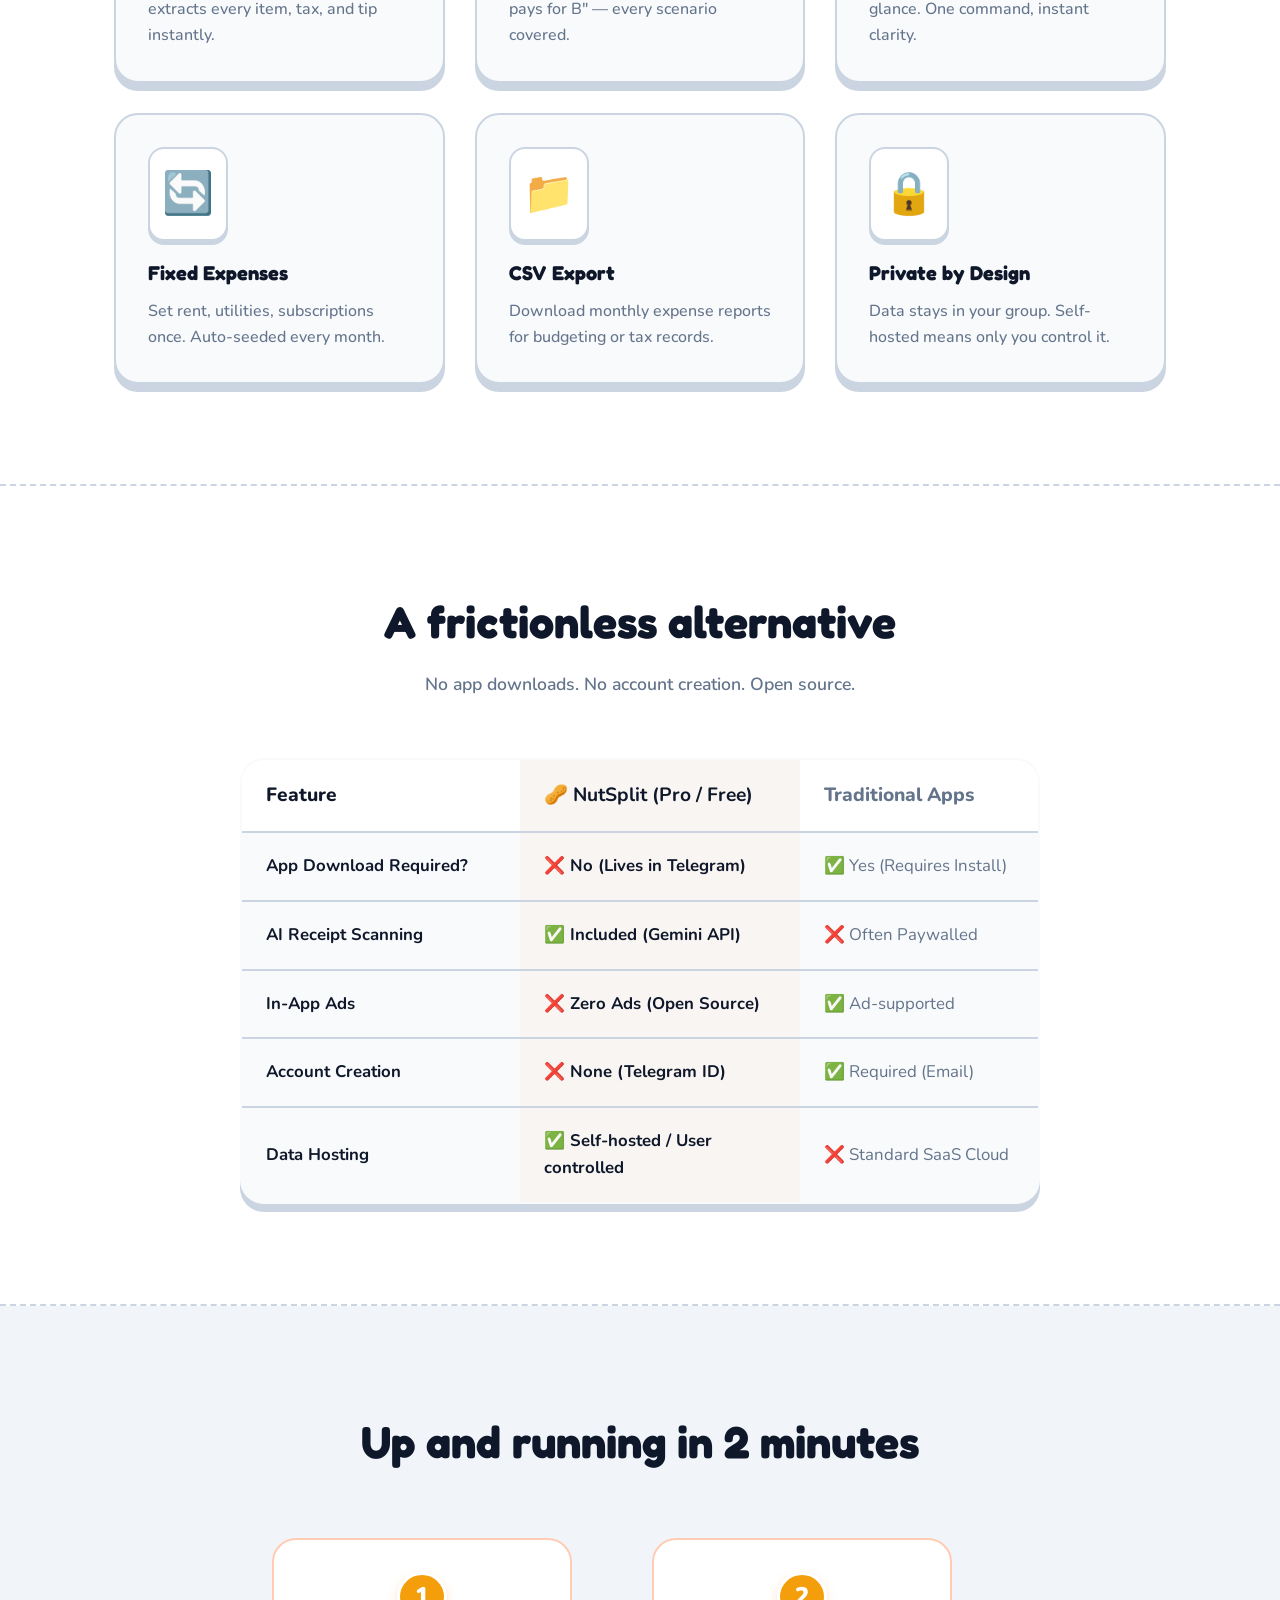
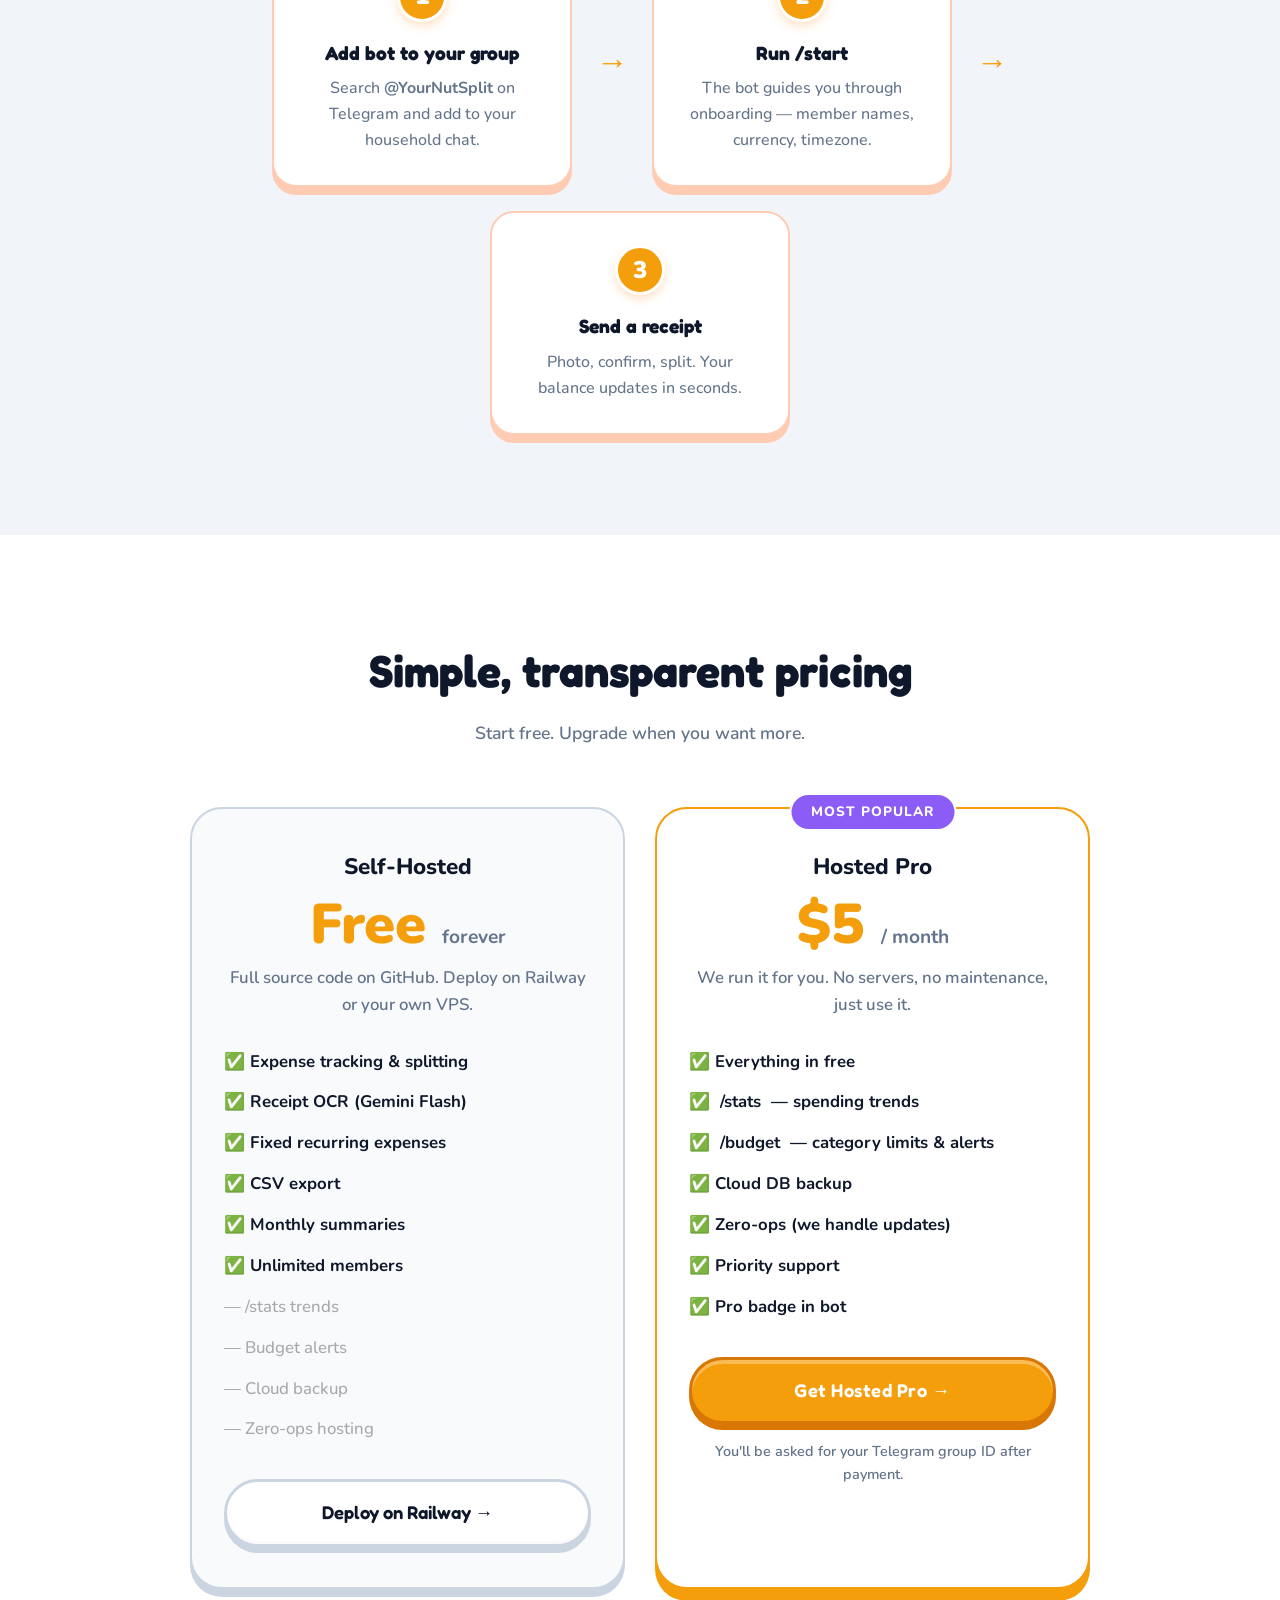
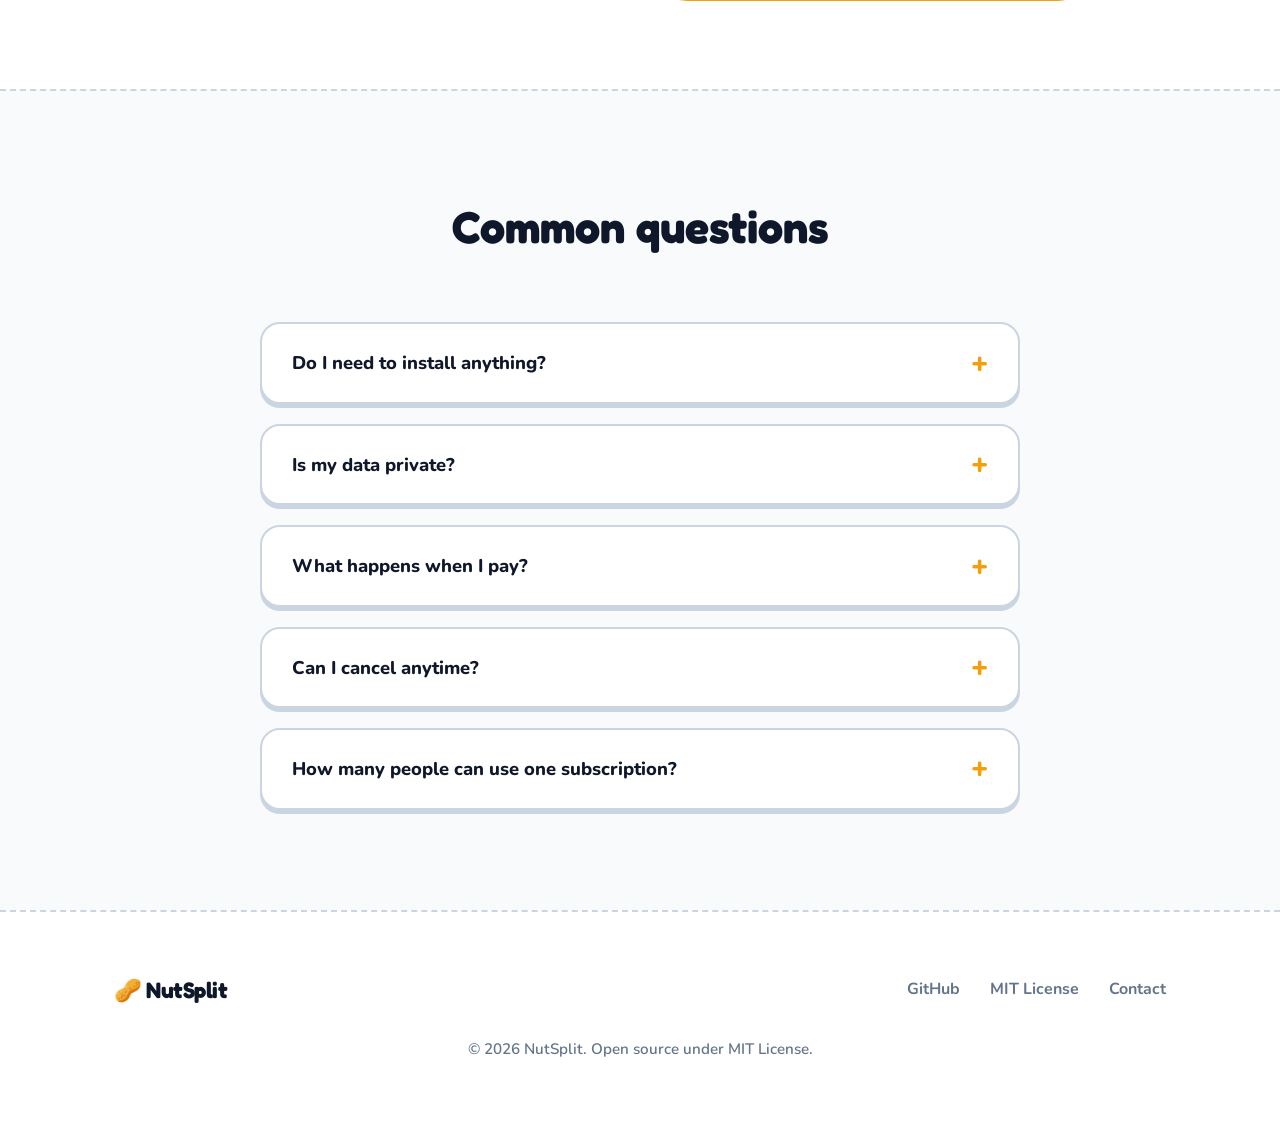
==== commit 3822e298: "feat(ui): apply cohesive brand identity and Pip persona" ====
--- a/landing/index.html
+++ b/landing/index.html
@@ -8,8 +8,6 @@
   <meta name="description"
     content="The smartest way to split shared expenses. Scan receipts with AI, track balances, and settle up — all inside Telegram." />
   <link rel="preconnect" href="https://fonts.googleapis.com" />
-  <link href="https://fonts.googleapis.com/css2?family=Inter:wght@300;400;500;600;700;800&display=swap"
-    rel="stylesheet" />
   <link rel="stylesheet" href="style.css" />
 </head>
 
@@ -111,42 +109,42 @@
   <section class="compare" id="compare">
     <div class="container">
       <div class="section-header">
-        <h2>Why we're better than Splitwise</h2>
-        <p>No ads. No app downloads. No paid receipt scanning.</p>
+        <h2>A frictionless alternative</h2>
+        <p>No app downloads. No account creation. Open source.</p>
       </div>
       <table class="compare-table">
         <thead>
           <tr>
             <th>Feature</th>
             <th>🥜 NutSplit (Pro / Free)</th>
-            <th>🦕 Splitwise (Free)</th>
+            <th>Traditional Apps</th>
           </tr>
         </thead>
         <tbody>
           <tr>
             <td>App Download Required?</td>
             <td>❌ No (Lives in Telegram)</td>
-            <td>✅ Yes (Forces app install)</td>
+            <td>✅ Yes (Requires Install)</td>
           </tr>
           <tr>
             <td>AI Receipt Scanning</td>
-            <td>✅ Free & Unlimited (Gemini)</td>
-            <td>❌ Paywalled</td>
+            <td>✅ Included (Gemini API)</td>
+            <td>❌ Often Paywalled</td>
           </tr>
           <tr>
             <td>In-App Ads</td>
-            <td>❌ Zero Ads. Open Source.</td>
-            <td>✅ Intrusive popups</td>
+            <td>❌ Zero Ads (Open Source)</td>
+            <td>✅ Ad-supported</td>
           </tr>
           <tr>
             <td>Account Creation</td>
-            <td>❌ None. Uses Telegram ID.</td>
+            <td>❌ None (Telegram ID)</td>
             <td>✅ Required (Email)</td>
           </tr>
           <tr>
-            <td>Data Privacy</td>
-            <td>✅ You own / control it</td>
-            <td>❌ Sold to third parties</td>
+            <td>Data Hosting</td>
+            <td>✅ Self-hosted / User controlled</td>
+            <td>❌ Standard SaaS Cloud</td>
           </tr>
         </tbody>
       </table>
--- a/landing/style.css
+++ b/landing/style.css
@@ -1,5 +1,5 @@
 /* ── Reset & Base ─────────────────────────────────────── */
-@import url('https://fonts.googleapis.com/css2?family=Nunito:wght@400;600;700;800;900&display=swap');
+@import url('https://fonts.googleapis.com/css2?family=Fredoka:wght@400;500;600;700&family=Nunito:wght@300;400;500;600;700;800;900&display=swap');
 
 *,
 *::before,
@@ -10,22 +10,19 @@
 }
 
 :root {
-  --bg: #fffaf5;
-  /* Warm cream/off-white */
-  --bg2: #ffe5d9;
-  /* Soft peach/pink */
-  --card-bg: #ffffff;
-  --border: #f0ddd1;
-  --text: #4a3f35;
-  --text-heading: #31251e;
-  --muted: #8c7d70;
-  --accent: #ff9f43;
-  /* Nut orange */
-  --accent2: #ff7675;
-  /* Soft red/pink */
-  --accent-light: #ffebd6;
-  --green: #2ed573;
-  --blue: #70a1ff;
+  --bg: #F8FAFC;
+  --bg2: #F1F5F9;
+  --card-bg: #FFFFFF;
+  --border: #CBD5E1;
+  --text: #334155;
+  --text-heading: #0F172A;
+  --muted: #64748B;
+  --accent: #F59E0B;
+  --accent-dark: #D97706;
+  --accent2: #8B5CF6;
+  --accent-light: #FEF3C7;
+  --green: #10B981;
+  --blue: #3B82F6;
   --radius: 24px;
 }
 
@@ -40,6 +37,22 @@
   line-height: 1.6;
   overflow-x: hidden;
 }
+
+h1,
+h2,
+h3,
+h4,
+h5,
+h6,
+.logo,
+.badge,
+.btn-primary,
+.btn-ghost,
+.btn-nav,
+.btn-outline {
+  font-family: 'Fredoka', 'Nunito', sans-serif;
+}
+
 
 .container {
   max-width: 1100px;
@@ -102,14 +115,15 @@
   color: #fff !important;
   padding: 10px 20px;
   border-radius: 99px;
-  font-weight: 700;
-  box-shadow: 0 4px 0 #e68a00;
+  font-weight: 600;
+  border: 2px solid var(--accent-dark);
+  box-shadow: 0 4px 0 var(--accent-dark), inset 0 2px 0 rgba(255, 255, 255, 0.3);
   transition: transform 0.1s, box-shadow 0.1s;
 }
 
 .btn-nav:hover {
   transform: translateY(2px);
-  box-shadow: 0 2px 0 #e68a00;
+  box-shadow: 0 2px 0 var(--accent-dark), inset 0 2px 0 rgba(255, 255, 255, 0.3);
 }
 
 /* ── HERO ─────────────────────────────────────────────── */
@@ -180,35 +194,38 @@
   color: #fff;
   padding: 16px 32px;
   border-radius: 99px;
-  font-weight: 800;
-  font-size: 1.1rem;
+  font-weight: 600;
+  font-size: 1.15rem;
+  letter-spacing: 0.5px;
   text-decoration: none;
-  box-shadow: 0 6px 0 #e68a00;
+  border: 3px solid var(--accent-dark);
+  box-shadow: 0 6px 0 var(--accent-dark), inset 0 4px 0 rgba(255, 255, 255, 0.3);
   transition: transform .1s, box-shadow .1s;
 }
 
 .btn-primary:hover {
   transform: translateY(4px);
-  box-shadow: 0 2px 0 #e68a00;
+  box-shadow: 0 2px 0 var(--accent-dark), inset 0 2px 0 rgba(255, 255, 255, 0.3);
 }
 
 .btn-ghost {
   color: var(--text-heading);
   padding: 16px 32px;
   border-radius: 99px;
-  font-weight: 700;
-  font-size: 1.1rem;
+  font-weight: 600;
+  font-size: 1.15rem;
+  letter-spacing: 0.5px;
   text-decoration: none;
   background: #fff;
-  border: 2px solid var(--border);
-  box-shadow: 0 6px 0 var(--border);
+  border: 3px solid var(--border);
+  box-shadow: 0 6px 0 var(--border), inset 0 -3px 0 rgba(0, 0, 0, 0.02);
   transition: transform .1s, box-shadow .1s;
 }
 
 .btn-ghost:hover {
   transform: translateY(4px);
-  box-shadow: 0 2px 0 var(--border);
-  border-color: var(--muted);
+  box-shadow: 0 2px 0 var(--border), inset 0 -1px 0 rgba(0, 0, 0, 0.02);
+  border-color: #94A3B8;
 }
 
 /* Mascot & Phone */
@@ -258,7 +275,7 @@
   transform: translateX(-50%);
   width: 100px;
   height: 24px;
-  background: #4a3f35;
+  background: #334155;
   border-radius: 0 0 12px 12px;
 }
 
@@ -652,20 +669,21 @@
 .btn-outline {
   display: block;
   text-decoration: none;
-  border: 2px solid var(--muted);
+  border: 3px solid var(--border);
   color: var(--text-heading);
   background: #fff;
   padding: 16px 24px;
   border-radius: 99px;
-  font-weight: 800;
-  font-size: 1.1rem;
-  box-shadow: 0 4px 0 var(--muted);
+  font-weight: 600;
+  font-size: 1.15rem;
+  box-shadow: 0 6px 0 var(--border), inset 0 -3px 0 rgba(0, 0, 0, 0.02);
   transition: transform .1s, box-shadow .1s;
 }
 
 .btn-outline:hover {
   transform: translateY(4px);
-  box-shadow: 0 0px 0 var(--muted);
+  box-shadow: 0 2px 0 var(--border), inset 0 -1px 0 rgba(0, 0, 0, 0.02);
+  border-color: #94A3B8;
 }
 
 .plan-pro .btn-primary {
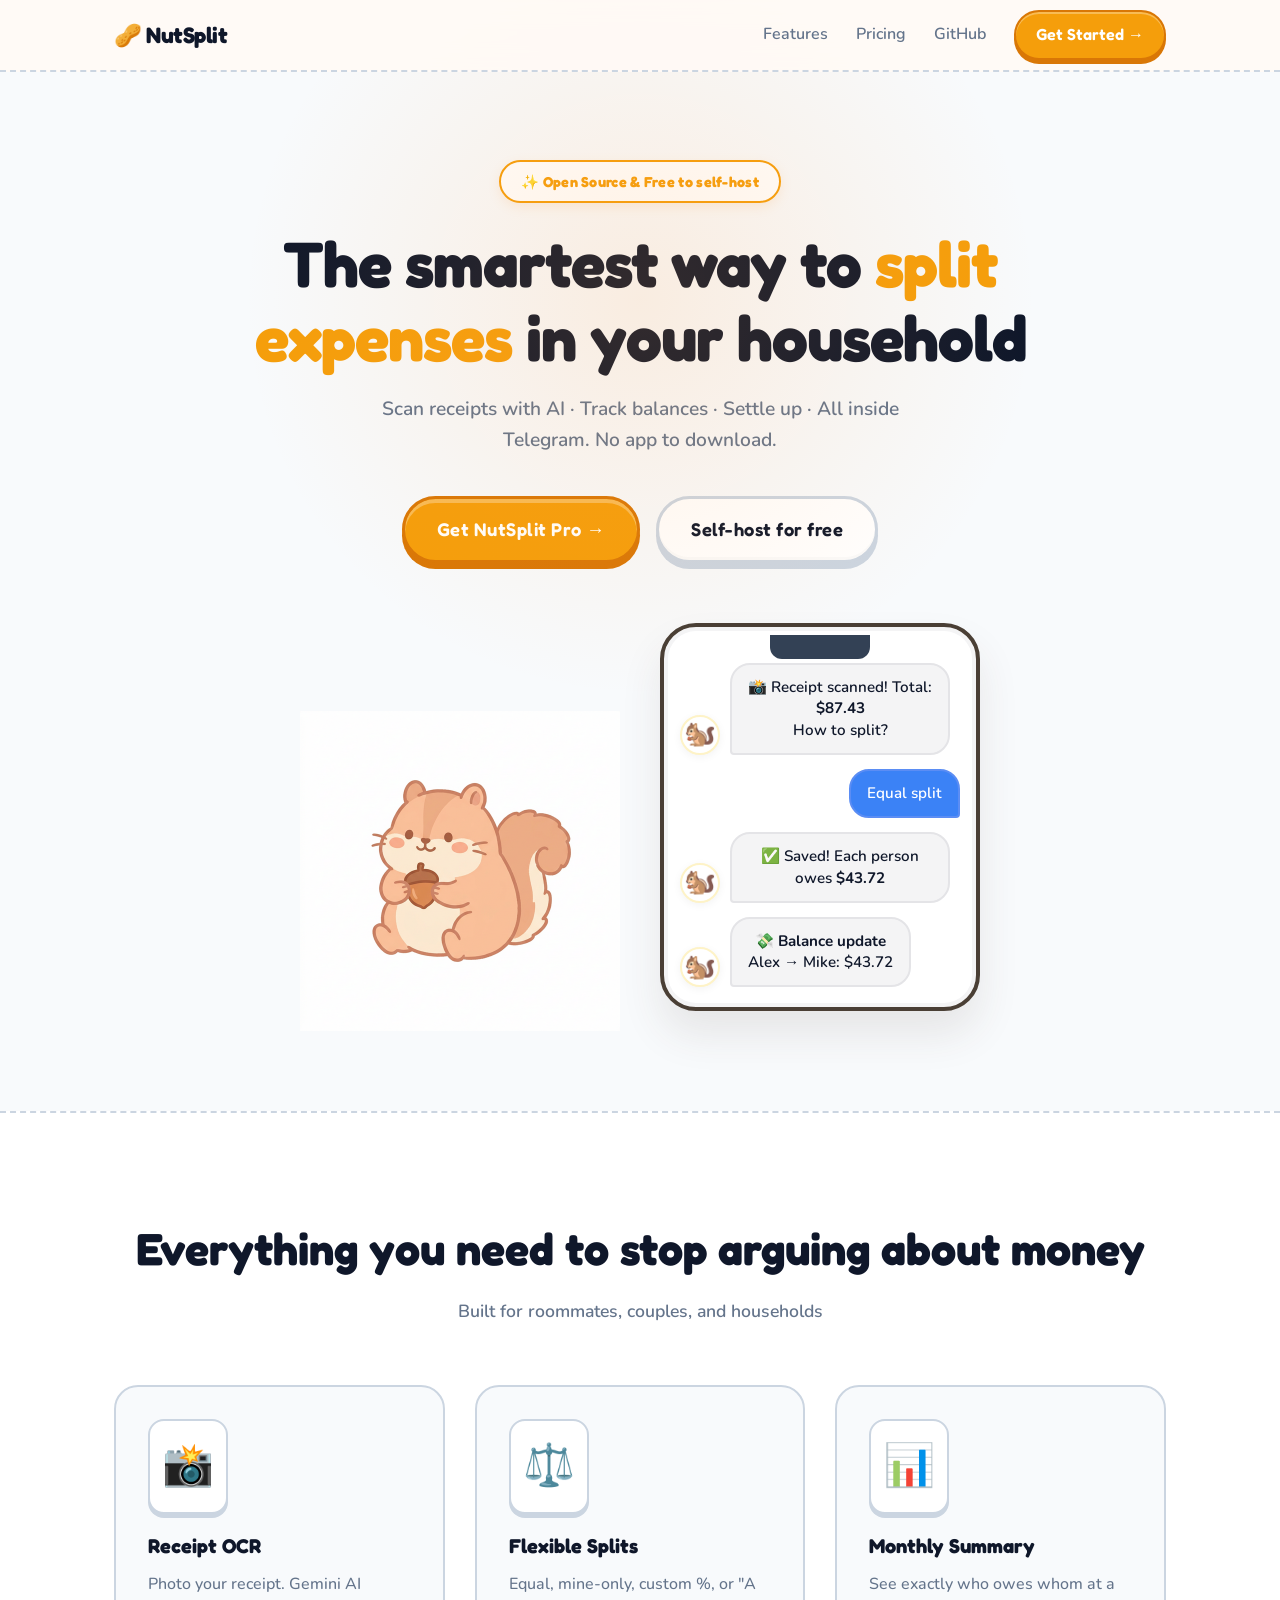
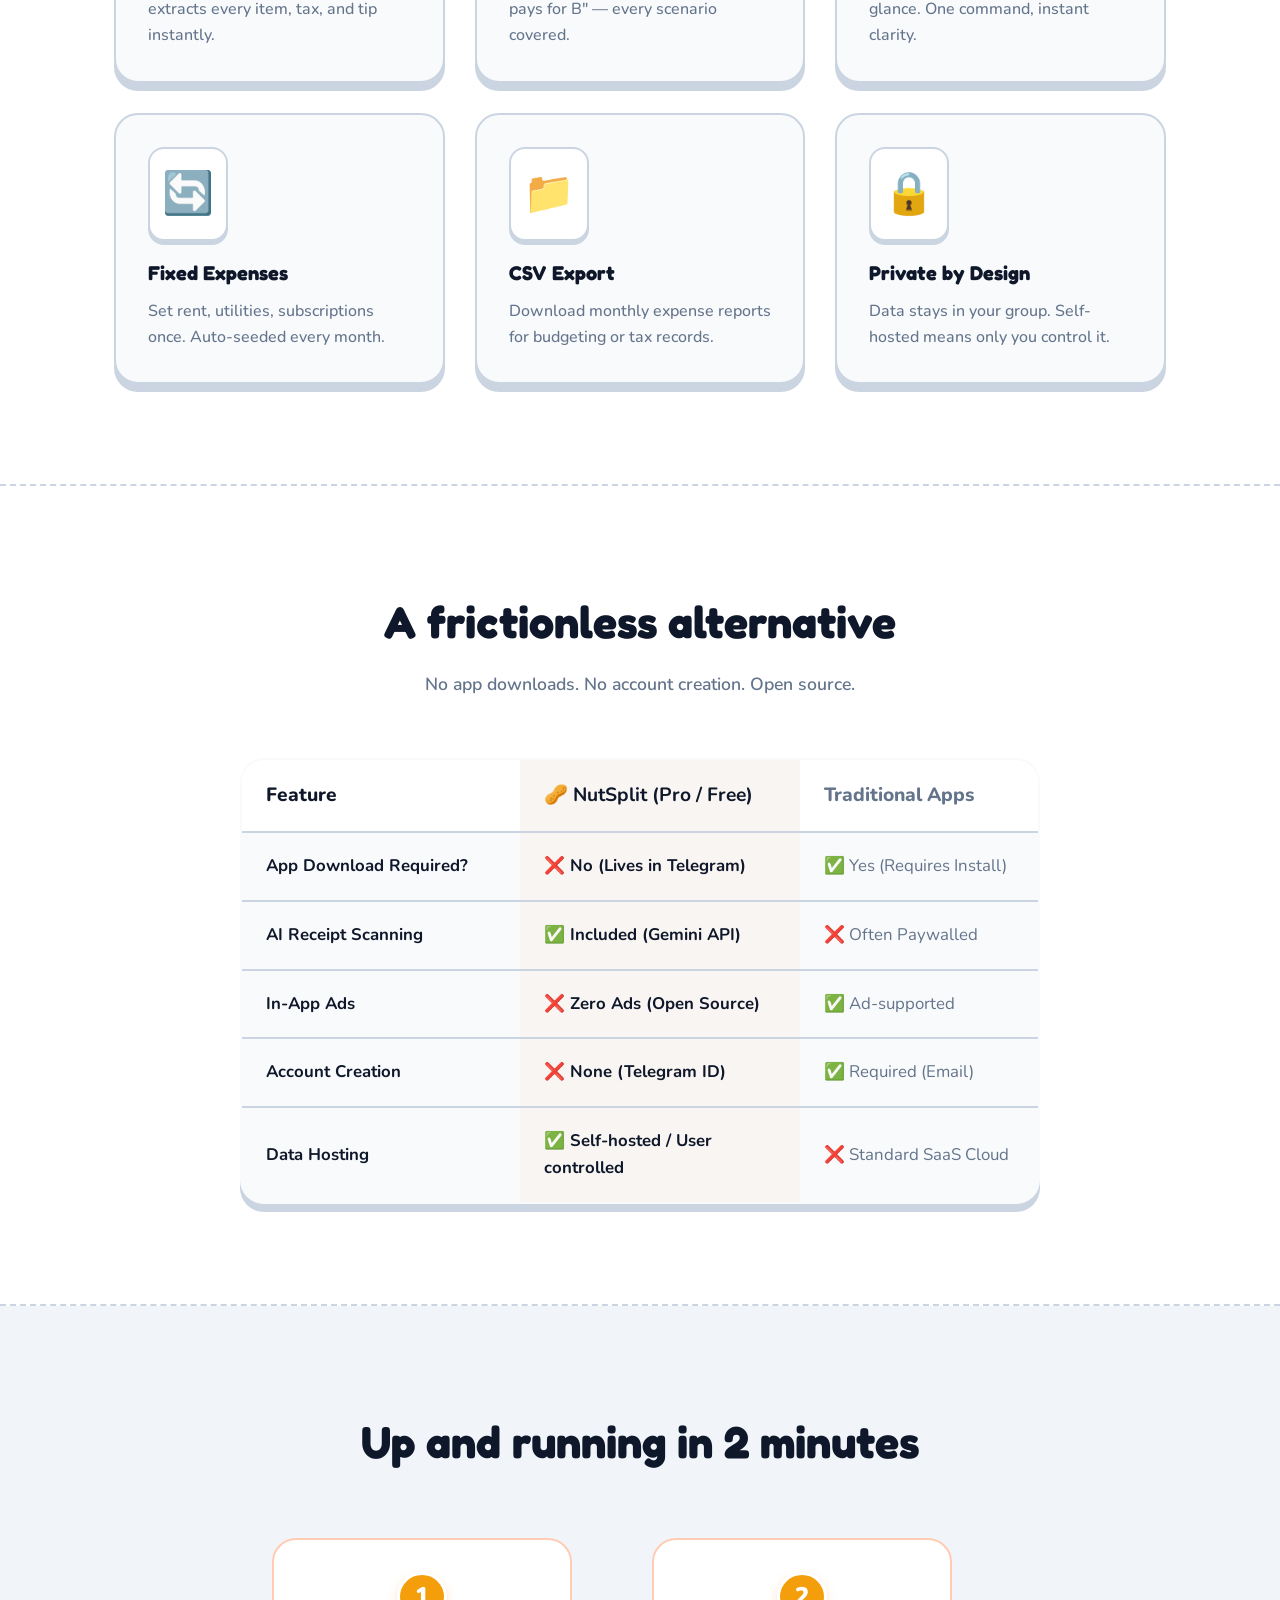
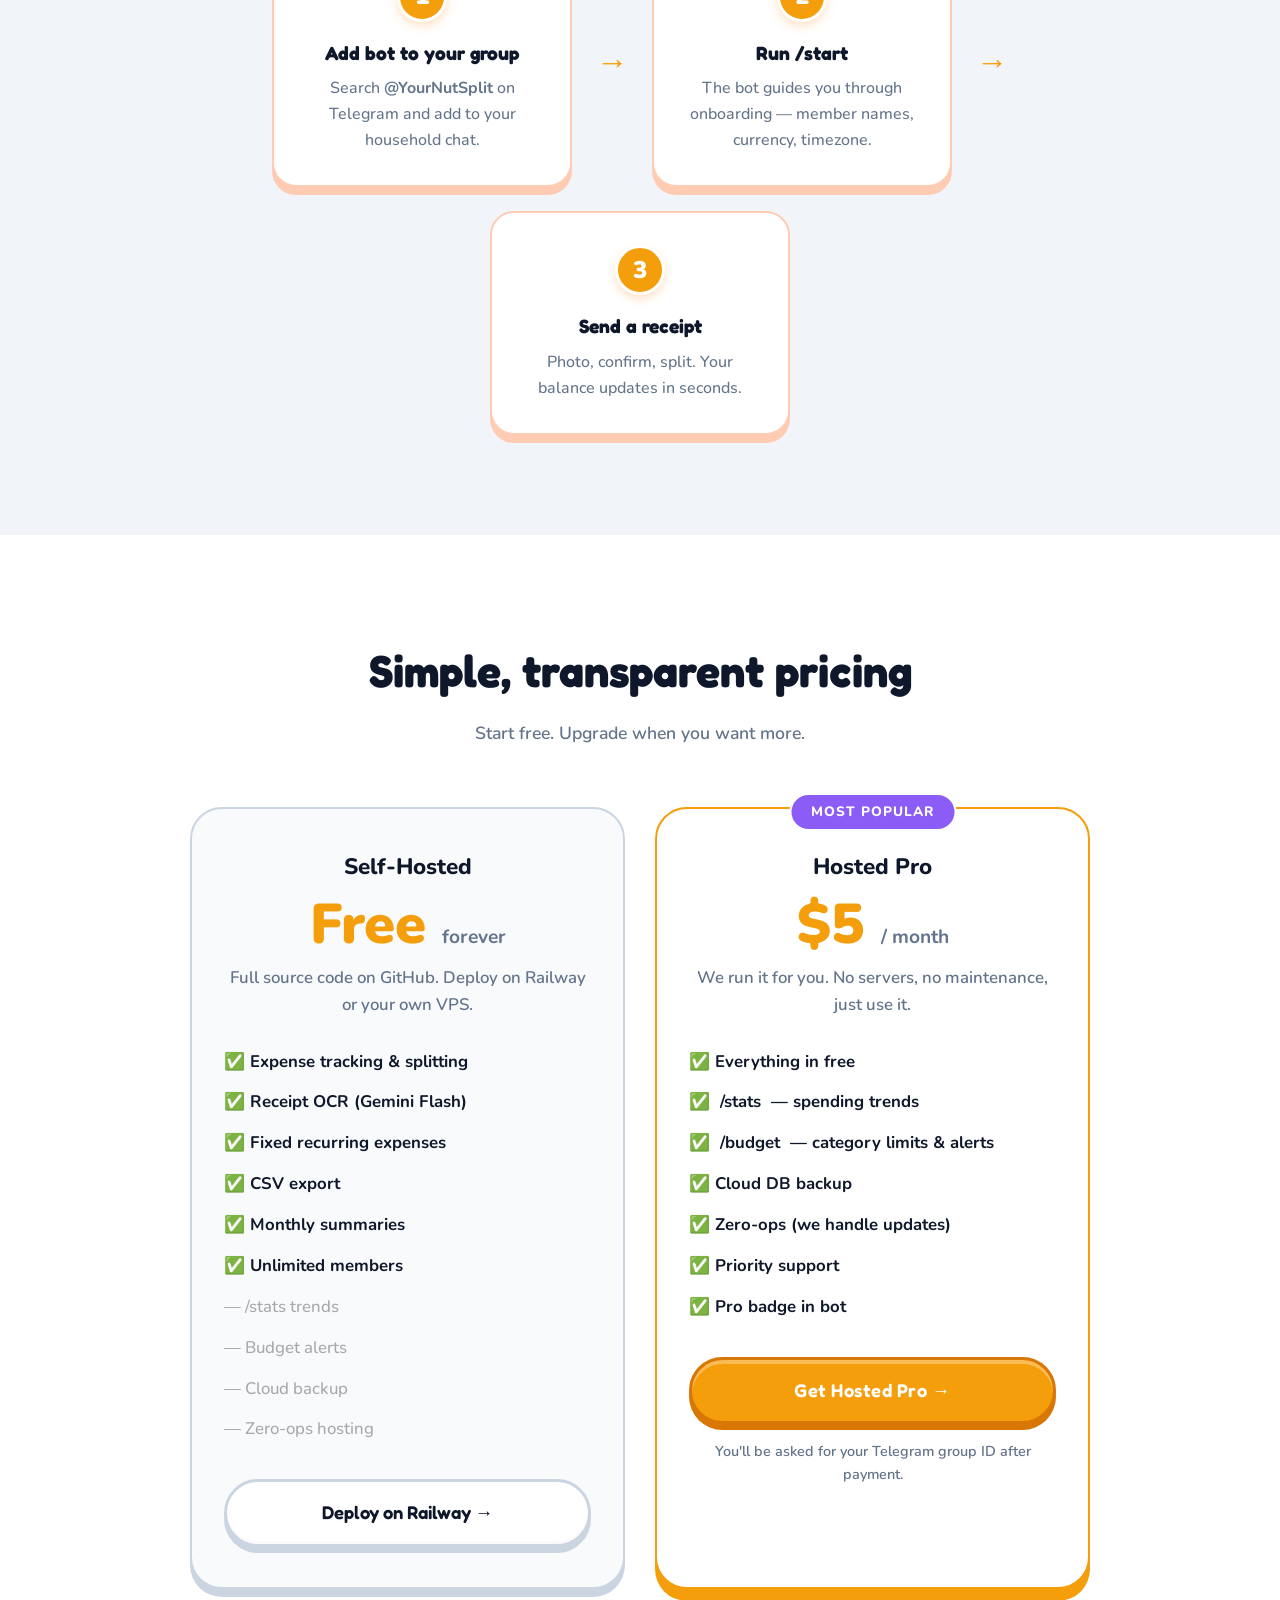
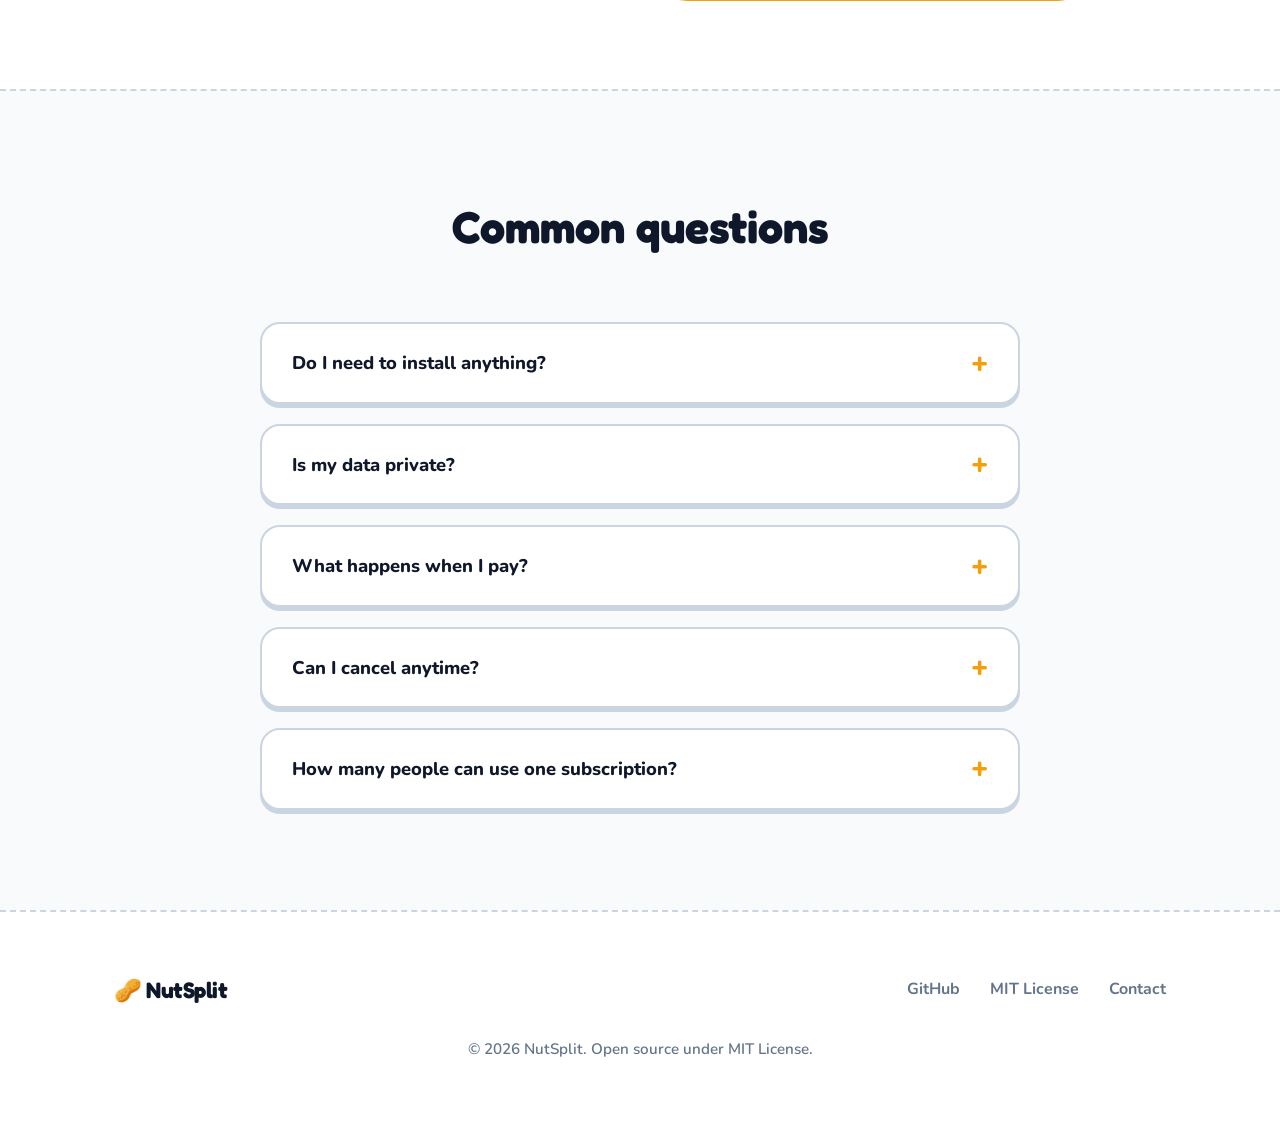
==== commit fb1b697e: "feat(ui): add Google Analytics 4 snippet to landing page" ====
--- a/landing/index.html
+++ b/landing/index.html
@@ -9,6 +9,16 @@
     content="The smartest way to split shared expenses. Scan receipts with AI, track balances, and settle up — all inside Telegram." />
   <link rel="preconnect" href="https://fonts.googleapis.com" />
   <link rel="stylesheet" href="style.css" />
+  
+  <!-- Google Analytics 4 -->
+  <script async src="https://www.googletagmanager.com/gtag/js?id=G-XXXXXXXXXX"></script>
+  <script>
+    window.dataLayer = window.dataLayer || [];
+    function gtag(){dataLayer.push(arguments);}
+    gtag('js', new Date());
+
+    gtag('config', 'G-XXXXXXXXXX');
+  </script>
 </head>
 
 <body>
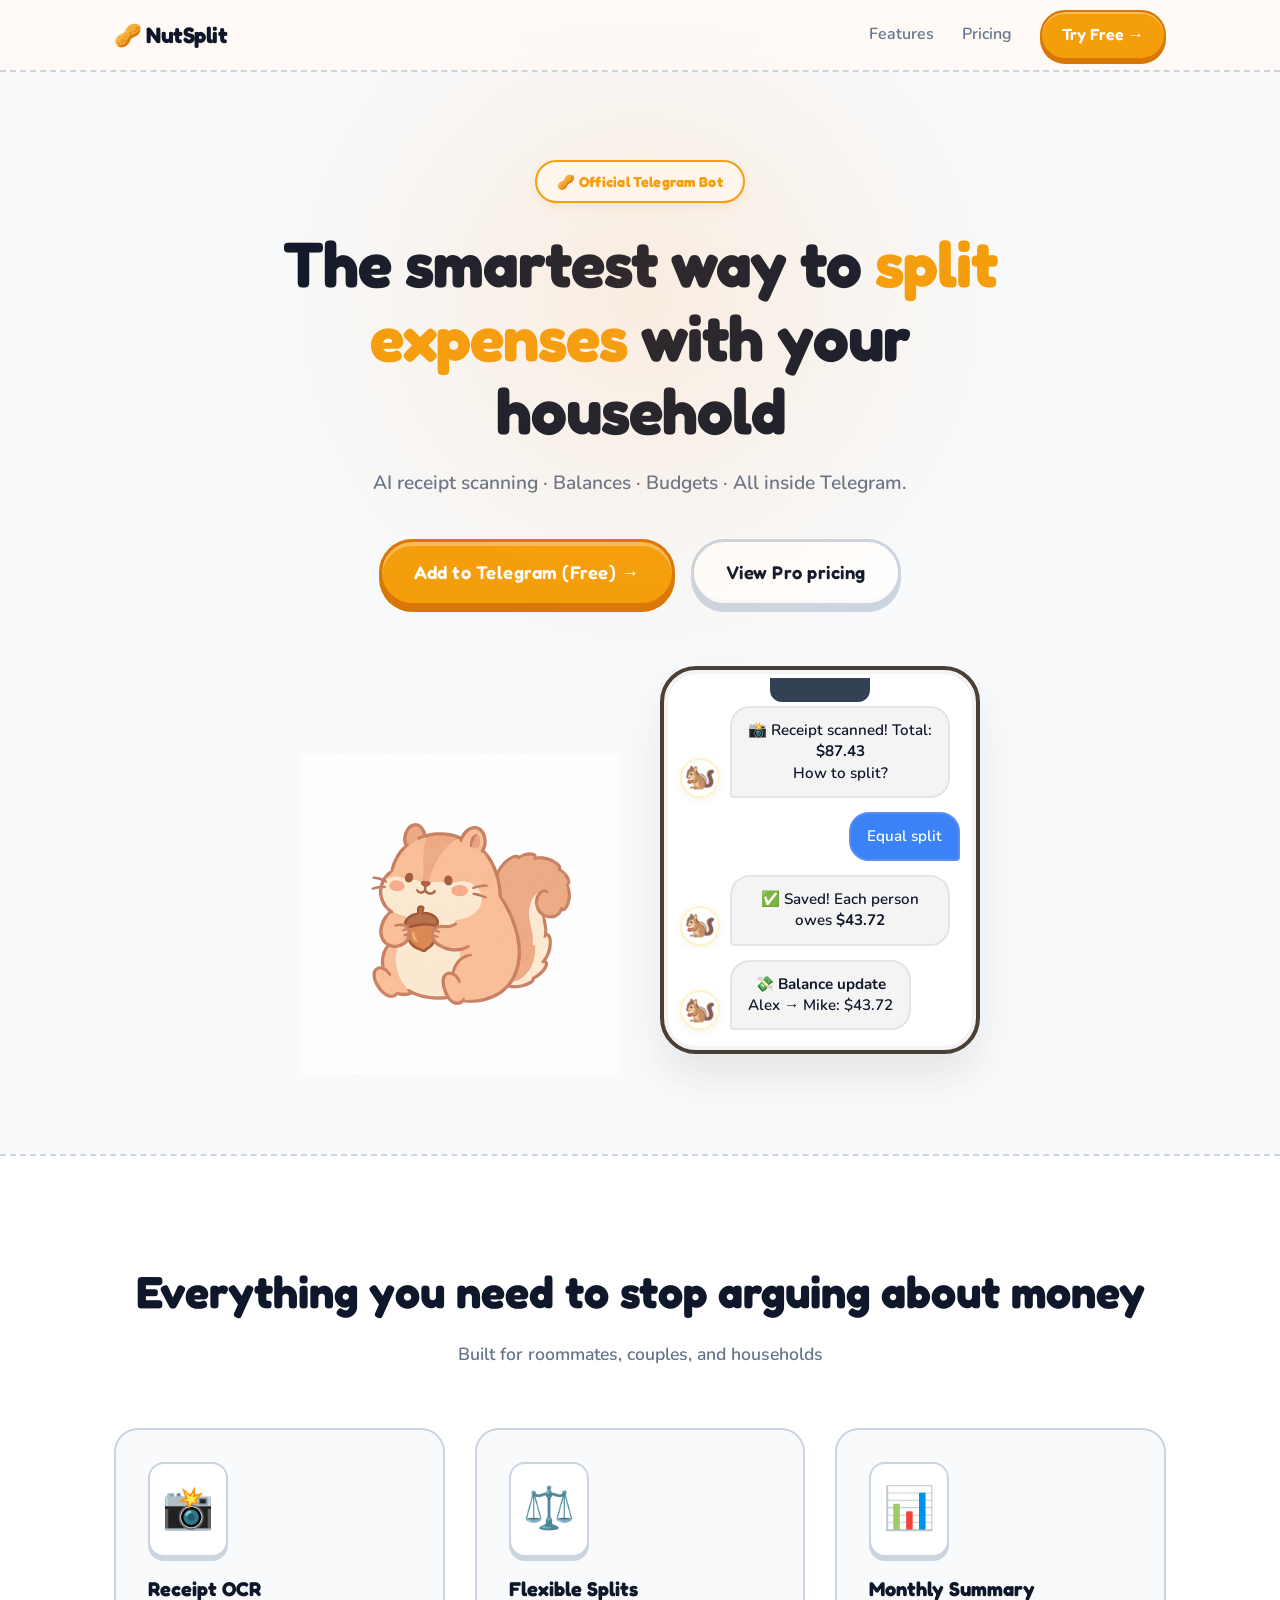
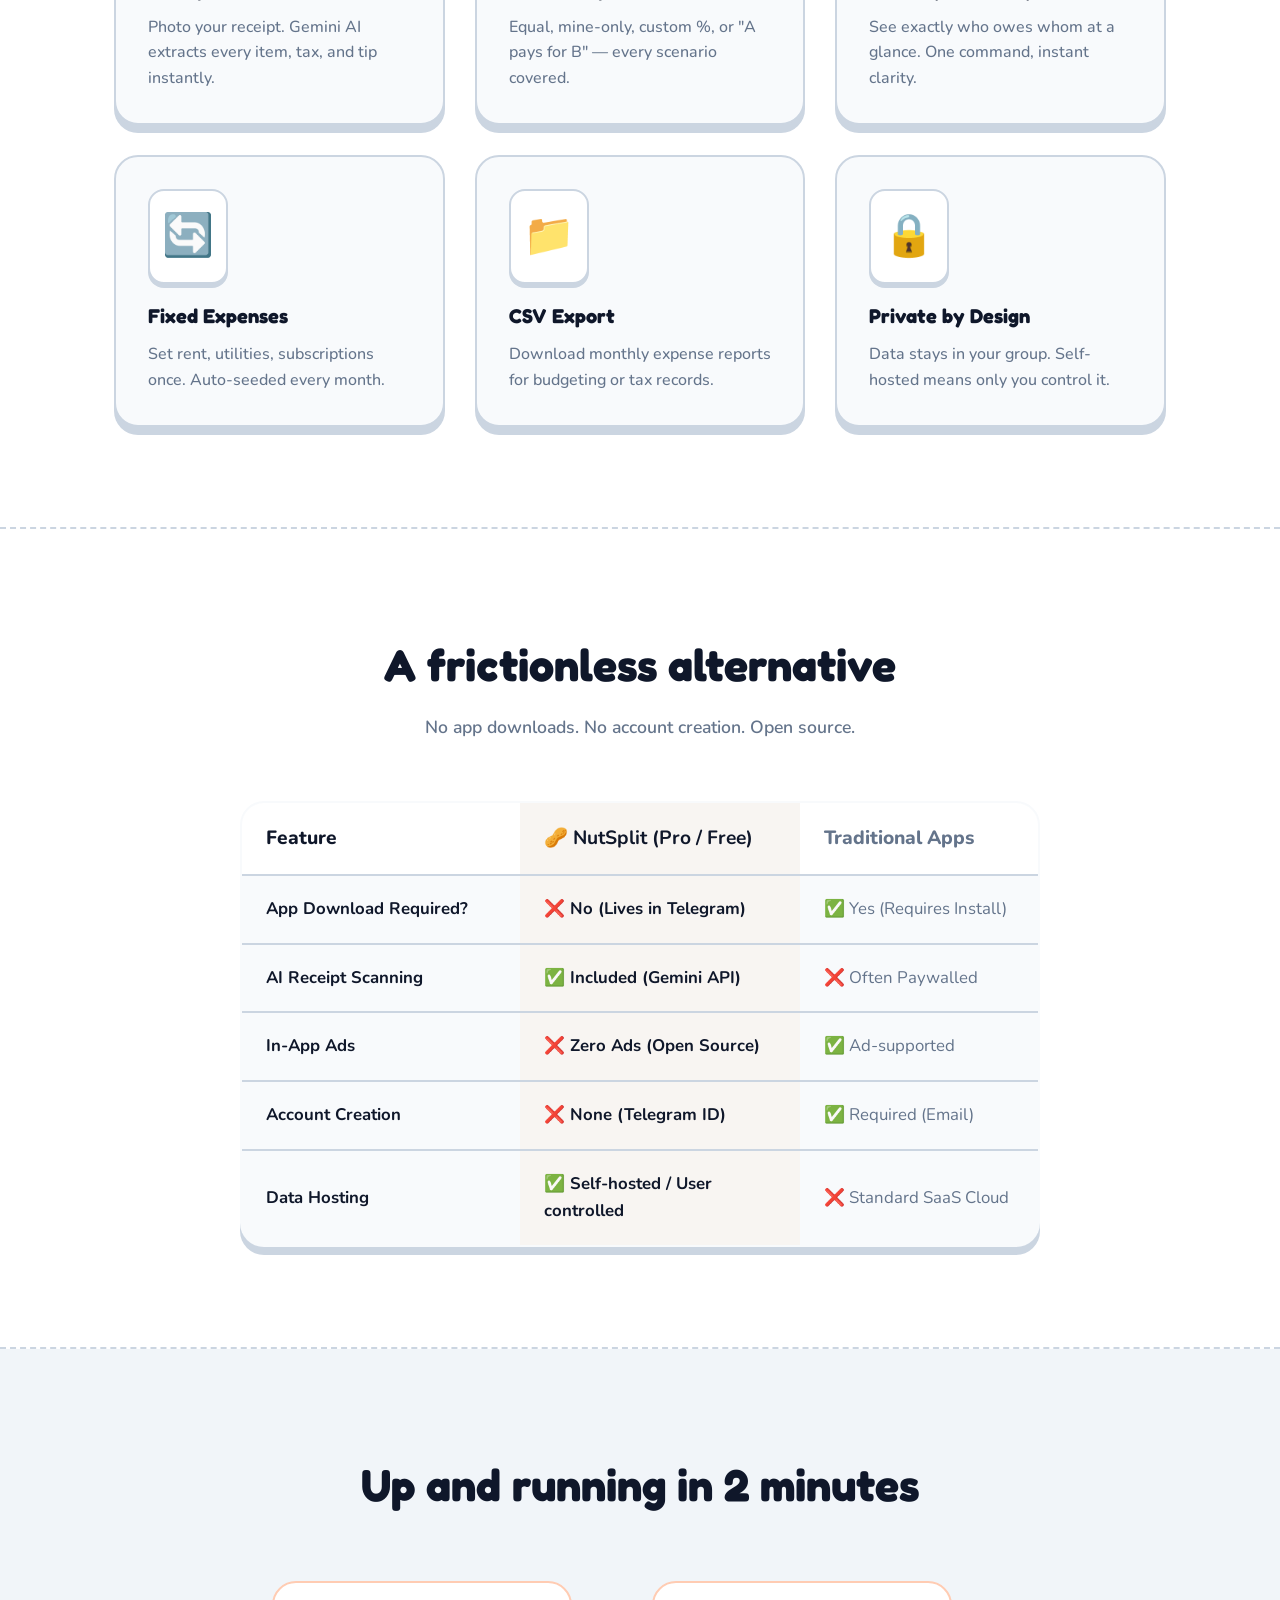
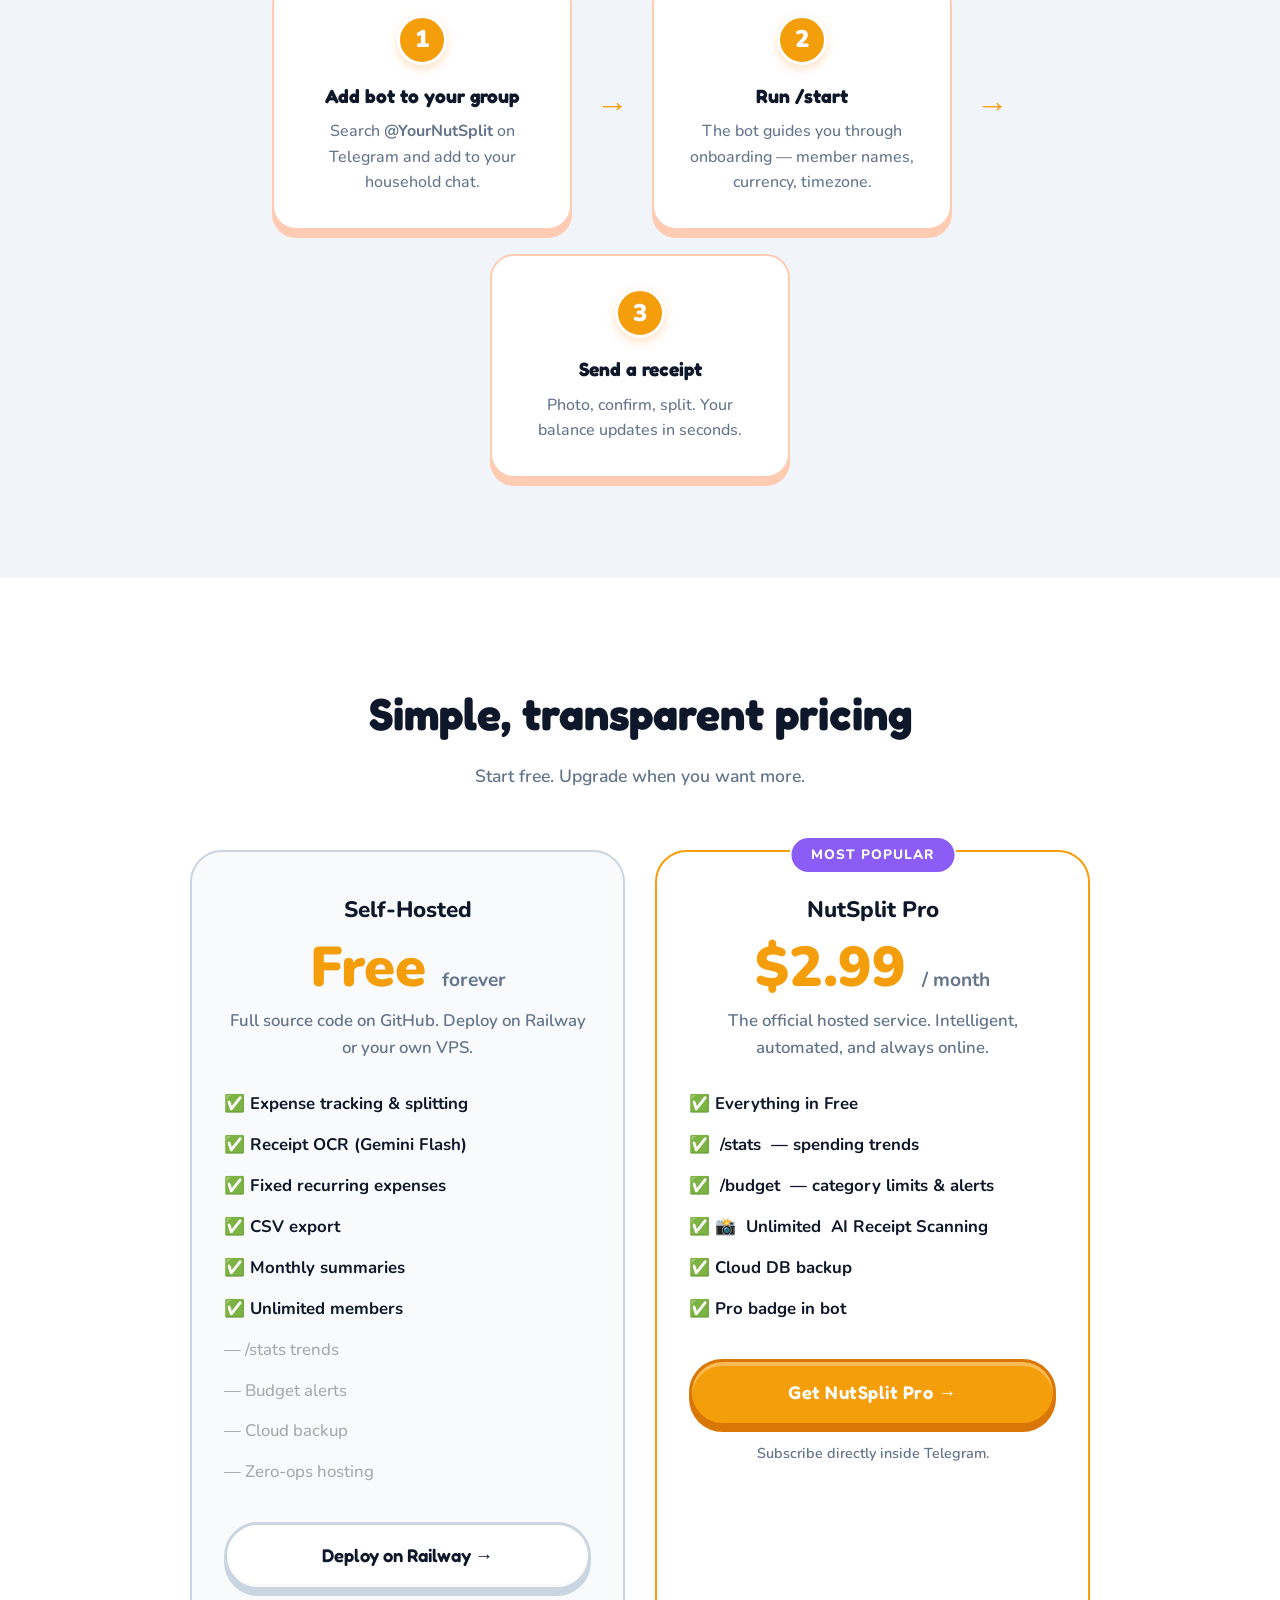
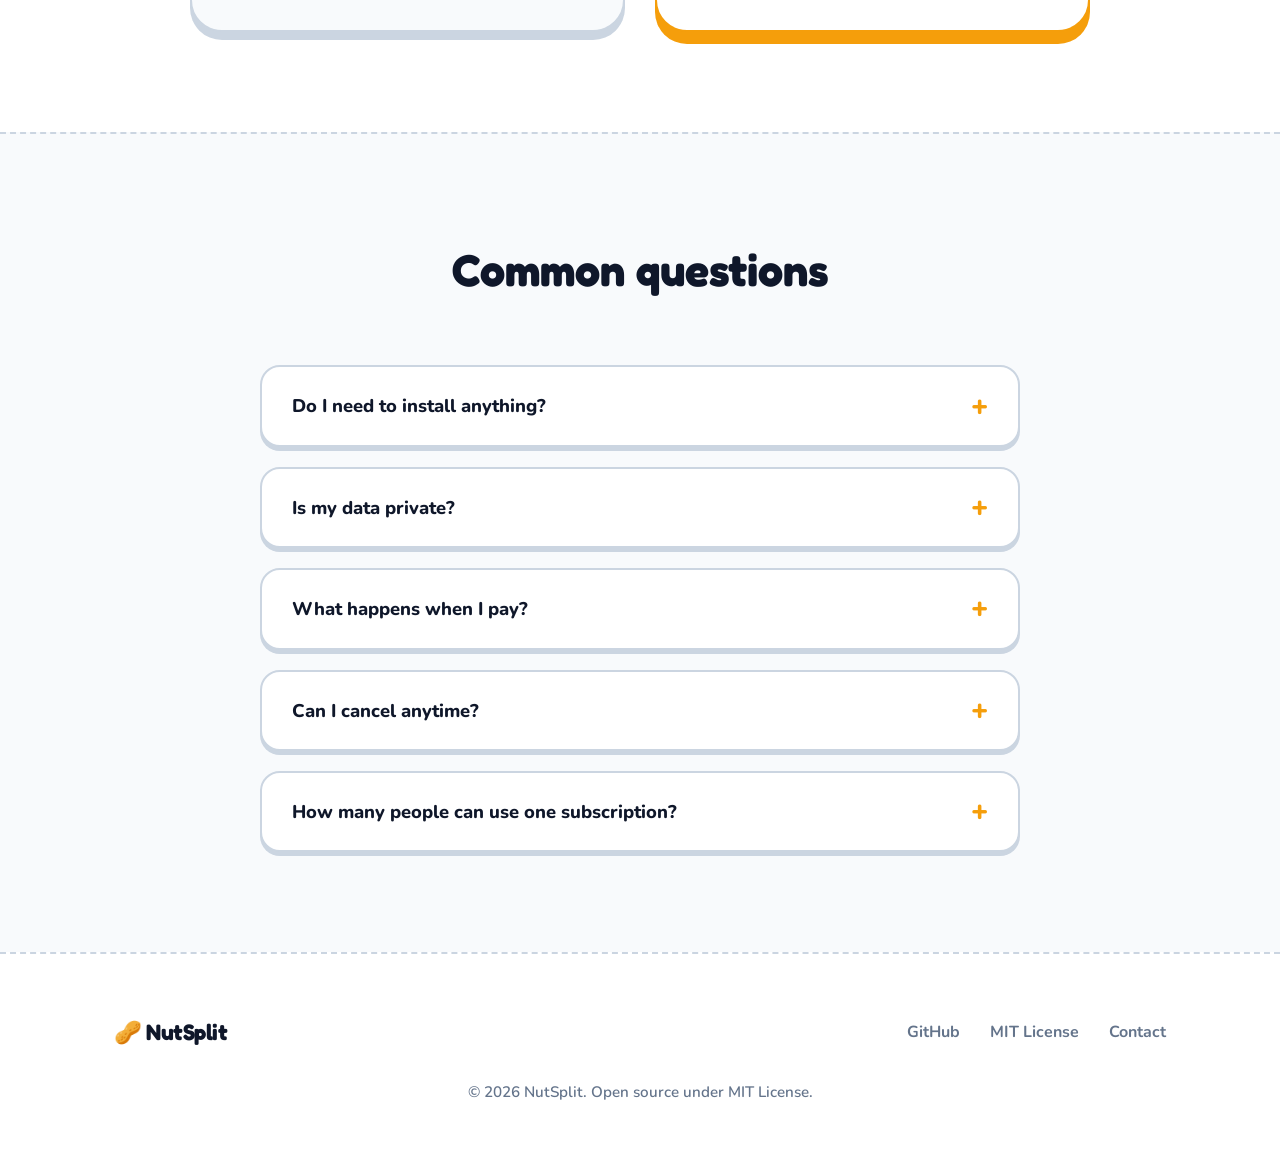
==== commit 43238cd3: "chore: official Open Core release - removed SaaS-specific logic" ====
--- a/landing/index.html
+++ b/landing/index.html
@@ -9,15 +9,16 @@
     content="The smartest way to split shared expenses. Scan receipts with AI, track balances, and settle up — all inside Telegram." />
   <link rel="preconnect" href="https://fonts.googleapis.com" />
   <link rel="stylesheet" href="style.css" />
+  <link rel="icon" type="image/svg+xml" href="data:image/svg+xml,%3Csvg xmlns='http://www.w3.org/2000/svg' viewBox='0 0 100 100'%3E%3Ctext y='0.9em' font-size='90'%3E🥜%3C/text%3E%3C/svg%3E" />
   
   <!-- Google Analytics 4 -->
-  <script async src="https://www.googletagmanager.com/gtag/js?id=G-XXXXXXXXXX"></script>
+  <script async src="https://www.googletagmanager.com/gtag/js?id=G-BRJVH4PZZW"></script>
   <script>
     window.dataLayer = window.dataLayer || [];
     function gtag(){dataLayer.push(arguments);}
     gtag('js', new Date());
 
-    gtag('config', 'G-XXXXXXXXXX');
+    gtag('config', 'G-BRJVH4PZZW');
   </script>
 </head>
 
@@ -30,8 +31,7 @@
       <div class="nav-links">
         <a href="#features">Features</a>
         <a href="#pricing">Pricing</a>
-        <a href="https://github.com/shawn137080/open_split" target="_blank">GitHub</a>
-        <a href="#pricing" class="btn-nav">Get Started →</a>
+        <a href="https://t.me/NutSplitBot?start=landing" class="btn-nav">Try Free →</a>
       </div>
     </div>
   </nav>
@@ -40,13 +40,13 @@
   <section class="hero">
     <div class="hero-glow"></div>
     <div class="container">
-      <div class="badge">✨ Open Source &amp; Free to self-host</div>
-      <h1>The smartest way to <span class="gradient-text">split expenses</span> in your household</h1>
-      <p class="hero-sub">Scan receipts with AI · Track balances · Settle up · All inside Telegram. No app to download.
+      <div class="badge">🥜 Official Telegram Bot</div>
+      <h1>The smartest way to <span class="gradient-text">split expenses</span> with your household</h1>
+      <p class="hero-sub">AI receipt scanning · Balances · Budgets · All inside Telegram.
       </p>
       <div class="hero-cta">
-        <a href="#pricing" class="btn-primary">Get NutSplit Pro →</a>
-        <a href="https://github.com/shawn137080/open_split" class="btn-ghost" target="_blank">Self-host for free</a>
+        <a href="https://t.me/NutSplitBot?start=landing" class="btn-primary">Add to Telegram (Free) →</a>
+        <a href="#pricing" class="btn-ghost">View Pro pricing</a>
       </div>
       <div class="hero-demo">
         <img src="mascot.png" alt="Pip the Squirrel Mascot" class="mascot-img" />
@@ -228,22 +228,20 @@
         <!-- PRO TIER -->
         <div class="plan-card plan-pro">
           <div class="plan-badge">Most Popular</div>
-          <div class="plan-name">Hosted Pro</div>
-          <div class="plan-price">$5 <span>/ month</span></div>
-          <div class="plan-desc">We run it for you. No servers, no maintenance, just use it.</div>
+          <div class="plan-name">NutSplit Pro</div>
+          <div class="plan-price">$2.99 <span>/ month</span></div>
+          <div class="plan-desc">The official hosted service. Intelligent, automated, and always online.</div>
           <ul class="plan-features">
-            <li>✅ Everything in free</li>
+            <li>✅ Everything in Free</li>
             <li>✅ <b>/stats</b> — spending trends</li>
             <li>✅ <b>/budget</b> — category limits &amp; alerts</li>
+            <li>✅ 📸 <b>Unlimited</b> AI Receipt Scanning</li>
             <li>✅ Cloud DB backup</li>
-            <li>✅ Zero-ops (we handle updates)</li>
-            <li>✅ Priority support</li>
             <li>✅ Pro badge in bot</li>
           </ul>
-          <a href="#"
-            onclick="alert('Stripe Integration: Replace this link with your actual Stripe Payment Link in index.html line 182'); return false;"
-            class="btn-primary" id="pro-cta">Get Hosted Pro →</a>
-          <p class="plan-note">You'll be asked for your Telegram group ID after payment.</p>
+          <a href="https://t.me/NutSplitBot?start=landing"
+            class="btn-primary" id="pro-cta">Get NutSplit Pro →</a>
+          <p class="plan-note">Subscribe directly inside Telegram.</p>
         </div>
 
       </div>
